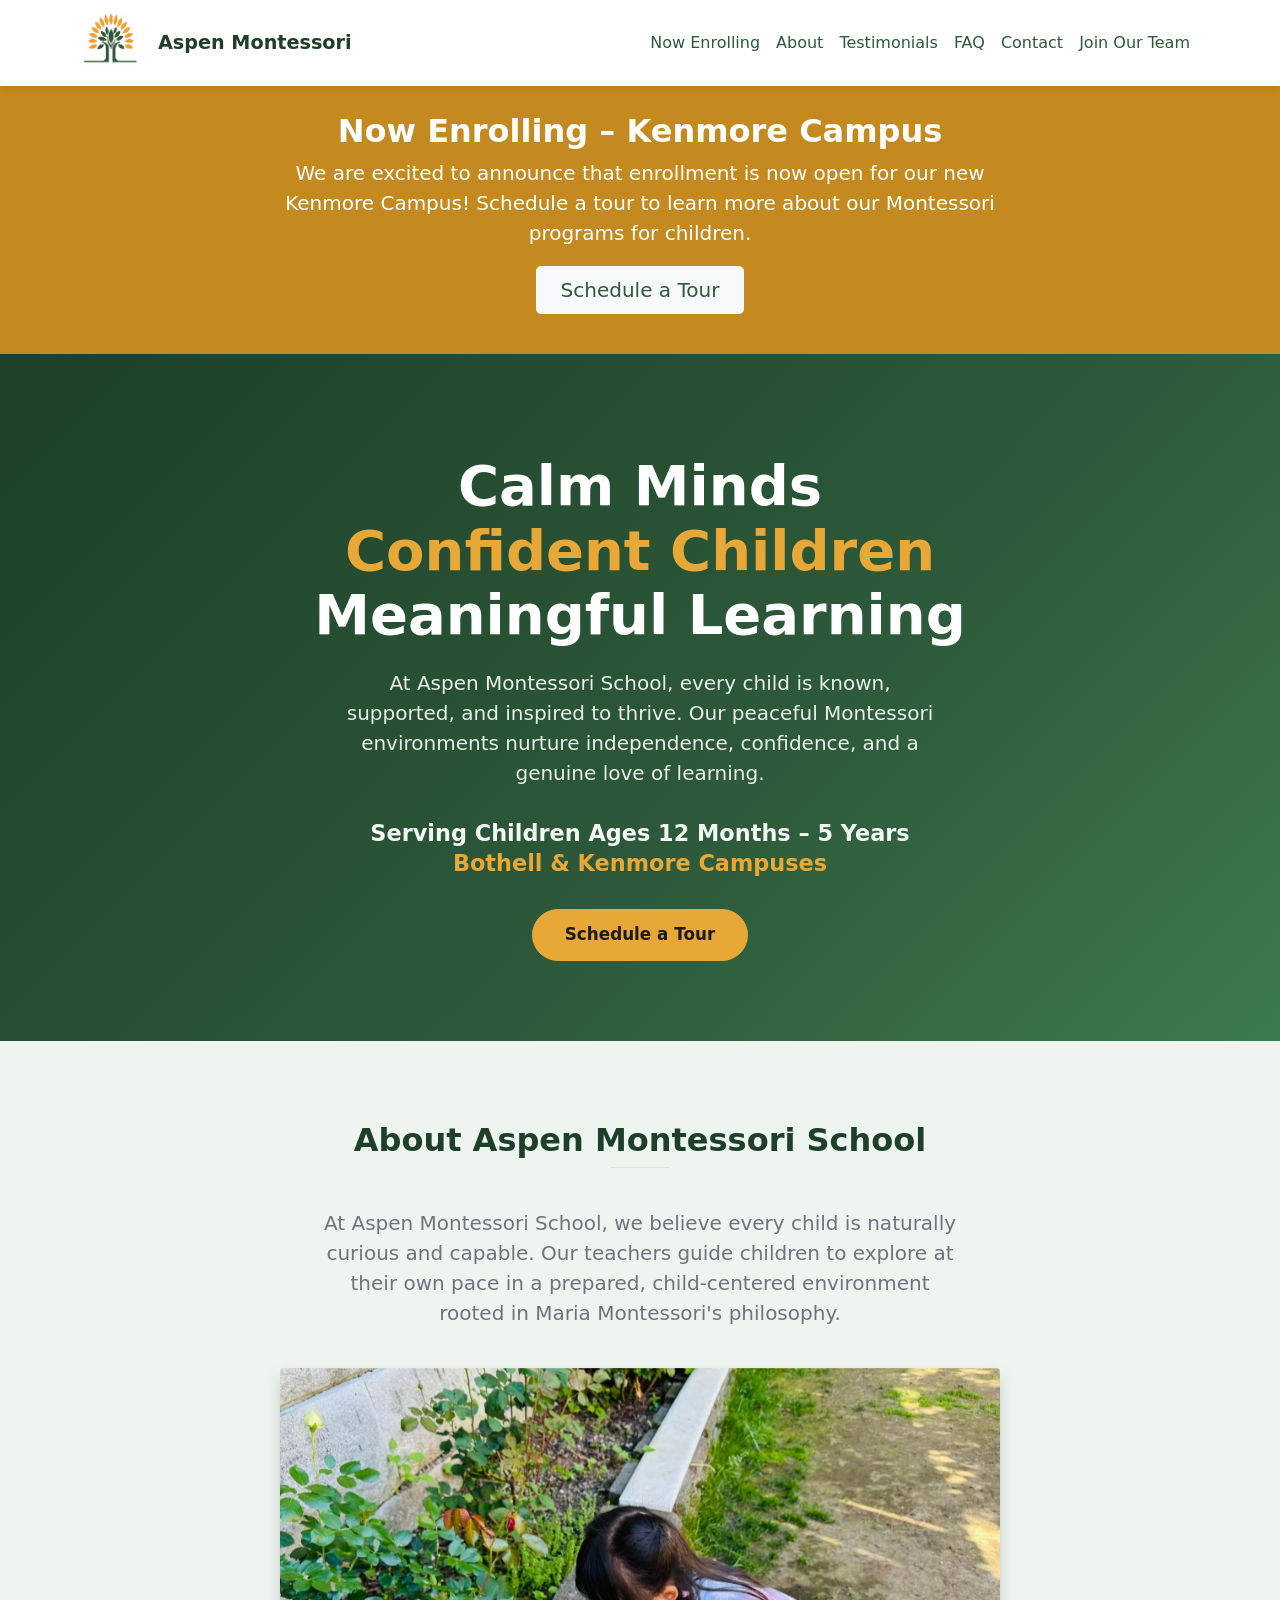
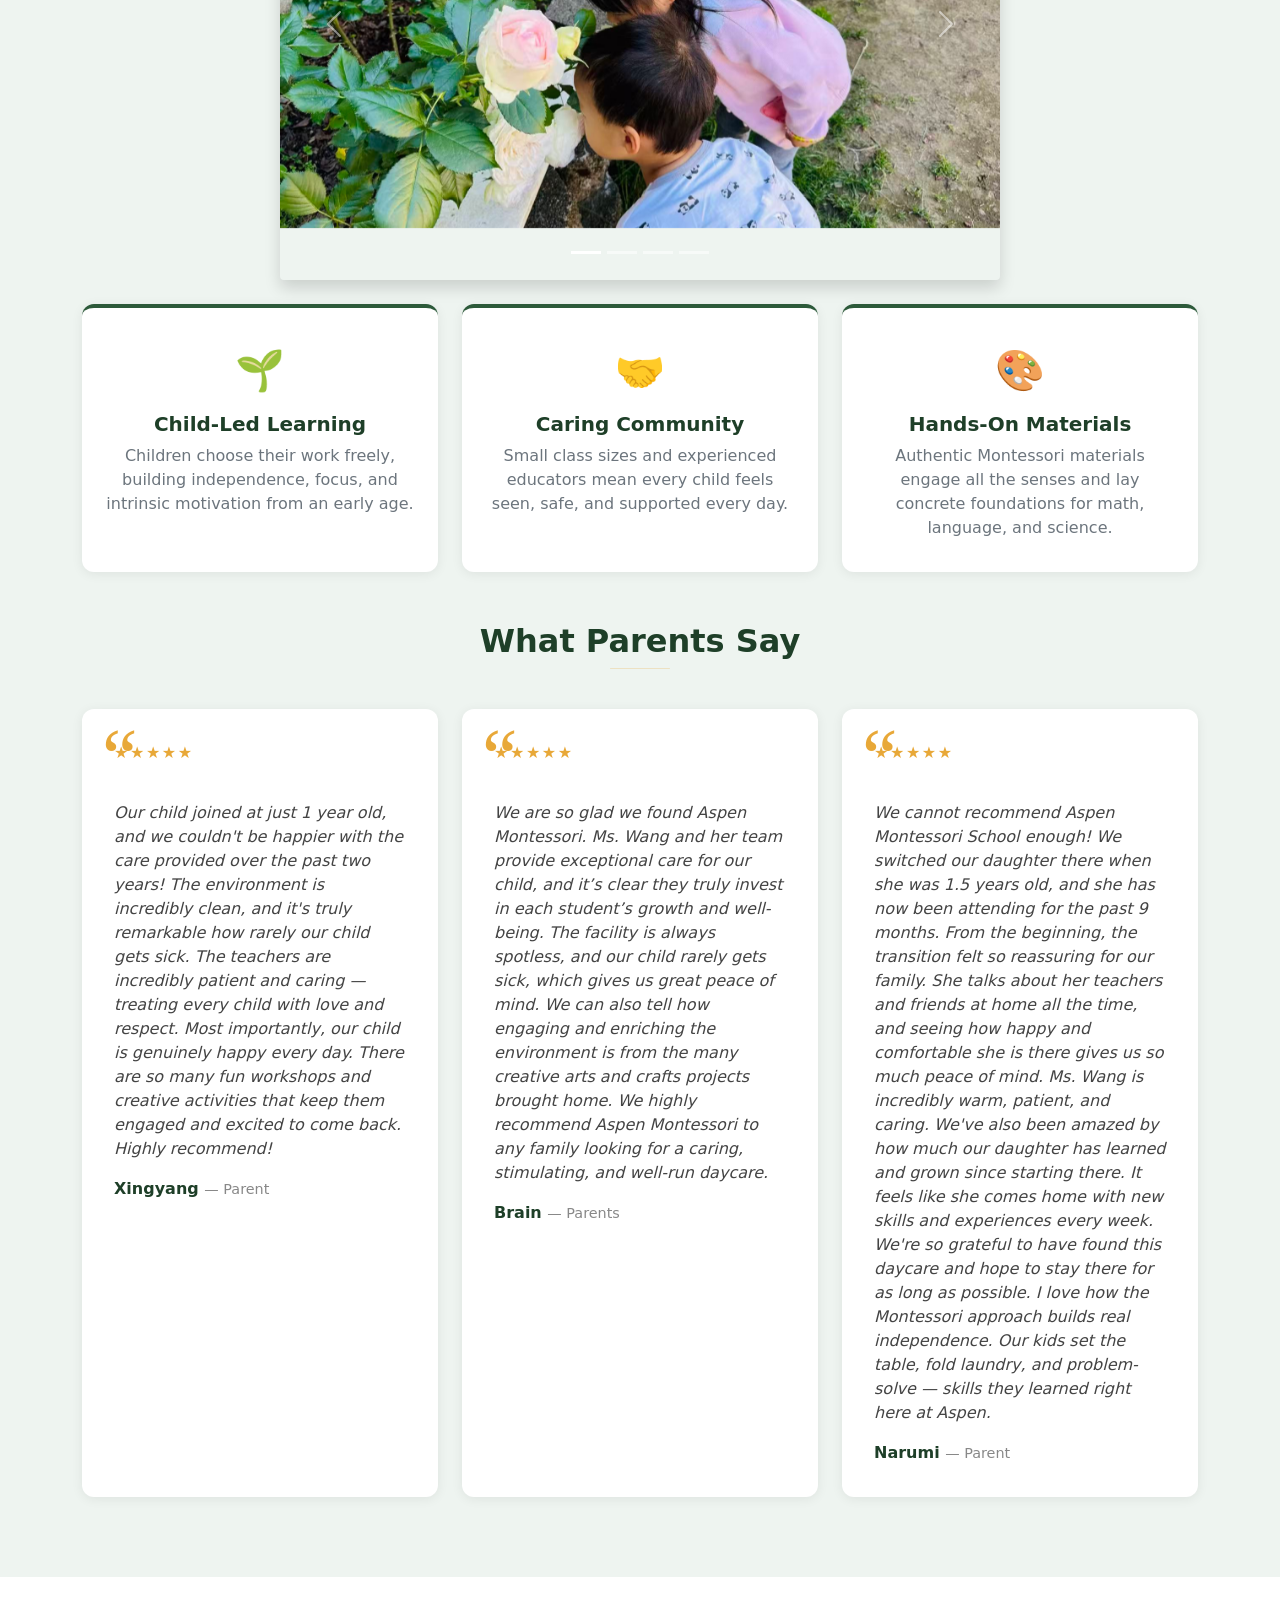
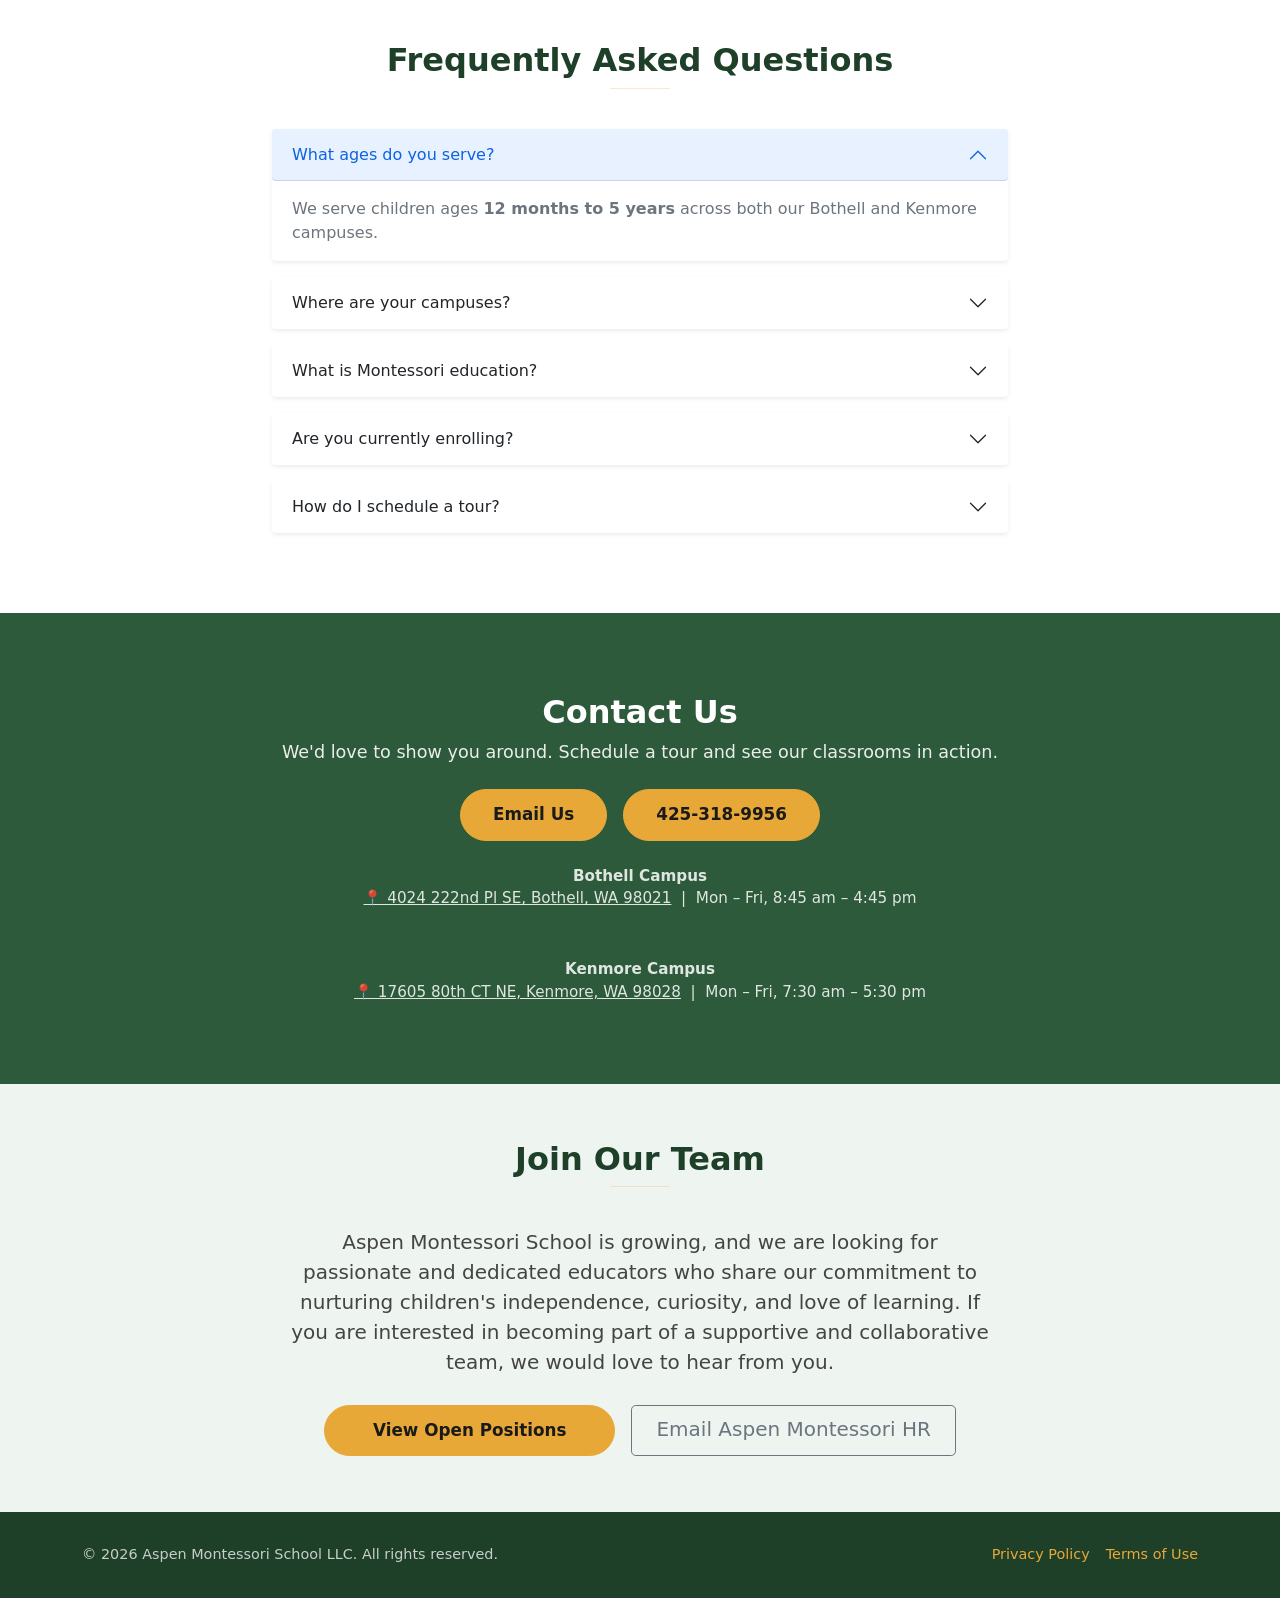
==== index.html @ 6ce3600b "reduce the space around the photo" ====
<!doctype html>
<html lang="en">
  <head>
    <meta charset="utf-8">
    <meta name="viewport" content="width=device-width, initial-scale=1">
    <title>Aspen Montessori School | Bothell &amp; Kenmore, WA</title>

    <!-- Primary SEO -->
    <meta name="description" content="Aspen Montessori School offers nurturing, child-led Montessori education for children ages 12 months to 5 years at our Bothell and Kenmore, WA campuses. Now enrolling — schedule a tour today!">
    <meta name="keywords" content="Montessori school Bothell WA, Montessori school Kenmore WA, daycare Bothell, preschool Kenmore, Montessori preschool Washington, toddler program Bothell, infant care Kenmore, child-led learning, Montessori education">
    <meta name="author" content="Aspen Montessori School">
    <meta name="robots" content="index, follow">
    <link rel="canonical" href="https://www.aspenmontessorischool.com/">

    <!-- Open Graph (Facebook, LinkedIn, iMessage previews) -->
    <meta property="og:type" content="website">
    <meta property="og:url" content="https://www.aspenmontessorischool.com/">
    <meta property="og:title" content="Aspen Montessori School | Bothell &amp; Kenmore, WA">
    <meta property="og:description" content="Nurturing Montessori education for children 12 months to 5 years. Two campuses in Bothell and Kenmore, WA. Now enrolling — schedule a tour today!">
    <meta property="og:image" content="https://www.aspenmontessorischool.com/assets/kidsactivities/1_.jpg">
    <meta property="og:site_name" content="Aspen Montessori School">
    <meta property="og:locale" content="en_US">

    <!-- Twitter Card -->
    <meta name="twitter:card" content="summary_large_image">
    <meta name="twitter:title" content="Aspen Montessori School | Bothell &amp; Kenmore, WA">
    <meta name="twitter:description" content="Nurturing Montessori education for children 12 months to 5 years. Two campuses in Bothell and Kenmore, WA. Now enrolling!">
    <meta name="twitter:image" content="https://www.aspenmontessorischool.com/assets/kidsactivities/1_.jpg">

    <!-- Local Business structured data (Google rich results) -->
    <script type="application/ld+json">
    {
      "@context": "https://schema.org",
      "@type": "ChildCare",
      "name": "Aspen Montessori School",
      "url": "https://www.aspenmontessorischool.com",
      "logo": "https://www.aspenmontessorischool.com/my-logo.png",
      "image": "https://www.aspenmontessorischool.com/assets/kidsactivities/1_.jpg",
      "description": "Nurturing Montessori education for children ages 12 months to 5 years at campuses in Bothell and Kenmore, WA.",
      "telephone": "+1-425-318-9956",
      "email": "aspenmontessorischool@gmail.com",
      "openingHours": "Mo-Fr 07:30-18:00",
      "priceRange": "$$",
      "location": [
        {
          "@type": "Place",
          "name": "Aspen Montessori School – Bothell Campus",
          "address": {
            "@type": "PostalAddress",
            "streetAddress": "4024 222nd Pl SE",
            "addressLocality": "Bothell",
            "addressRegion": "WA",
            "postalCode": "98021",
            "addressCountry": "US"
          }
        },
        {
          "@type": "Place",
          "name": "Aspen Montessori School – Kenmore Campus",
          "address": {
            "@type": "PostalAddress",
            "streetAddress": "17605 80th CT NE",
            "addressLocality": "Kenmore",
            "addressRegion": "WA",
            "postalCode": "98028",
            "addressCountry": "US"
          }
        }
      ],
      "sameAs": []
    }
    </script>

    <!-- FAQPage structured data (Google FAQ rich results + AI engines) -->
    <script type="application/ld+json">
    {
      "@context": "https://schema.org",
      "@type": "FAQPage",
      "mainEntity": [
        {
          "@type": "Question",
          "name": "What ages does Aspen Montessori School serve?",
          "acceptedAnswer": {
            "@type": "Answer",
            "text": "Aspen Montessori School serves children ages 12 months to 5 years at both the Bothell and Kenmore campuses."
          }
        },
        {
          "@type": "Question",
          "name": "Where are the Aspen Montessori School campuses located?",
          "acceptedAnswer": {
            "@type": "Answer",
            "text": "There are two campuses: Bothell, WA (Mon–Fri, 8:45 am – 4:45 pm) and Kenmore, WA (Mon–Fri, 7:30 am – 5:30 pm)."
          }
        },
        {
          "@type": "Question",
          "name": "What is Montessori education?",
          "acceptedAnswer": {
            "@type": "Answer",
            "text": "Montessori is a child-centered educational approach developed by Dr. Maria Montessori where children choose their work freely, learn through hands-on materials, and develop independence and intrinsic motivation at their own pace."
          }
        },
        {
          "@type": "Question",
          "name": "Is Aspen Montessori School currently enrolling?",
          "acceptedAnswer": {
            "@type": "Answer",
            "text": "Yes, enrollment is open for both campuses including the new Kenmore Campus. Contact aspenmontessorischool@gmail.com or call 425-318-9956 to schedule a tour."
          }
        },
        {
          "@type": "Question",
          "name": "How do I schedule a tour at Aspen Montessori School?",
          "acceptedAnswer": {
            "@type": "Answer",
            "text": "Email aspenmontessorischool@gmail.com or call 425-318-9956 to schedule a tour at either the Bothell or Kenmore campus."
          }
        }
      ]
    }
    </script>

    <link rel="icon" type="image/x-icon" href="favicon-32x32.png">
    <link href="./assets/dist/css/bootstrap.min.css" rel="stylesheet">
    <link href="carousel.css" rel="stylesheet">

    <style>
      :root {
        --aspen-green: #2D5A3A;
        --aspen-green-dark: #1e3f28;
        --aspen-green-light: #eef4f0;
        --aspen-yellow: #E8A838;
        --aspen-yellow-dark: #c48a20;
      }

      body {
        padding-top: 72px;
        color: #333;
        font-family: 'Segoe UI', system-ui, sans-serif;
      }

      /* ── Navbar ── */
      .navbar {
        background-color: #fff !important;
        box-shadow: 0 2px 8px rgba(0,0,0,.1);
      }
      .navbar-brand img {
        height: 60px;
        width: 60px;
        object-fit: contain;
        margin-right: 8px;
      }
      .navbar-brand {
        font-weight: 700;
        font-size: 1.2rem;
        color: var(--aspen-green-dark) !important;
      }
      .nav-link {
        color: var(--aspen-green) !important;
        font-weight: 500;
      }
      .nav-link:hover, .nav-link.active {
        color: var(--aspen-yellow-dark) !important;
      }

      /* ── Hero ── */
      #hero {
        background: linear-gradient(135deg, var(--aspen-green-dark) 0%, var(--aspen-green) 60%, #3d7a50 100%);
        color: #fff;
        padding: 100px 0 80px;
        text-align: center;
      }
      #hero h1 {
        font-size: clamp(2rem, 5vw, 3.5rem);
        font-weight: 800;
        line-height: 1.15;
      }
      #hero h1 span {
        color: var(--aspen-yellow);
      }
      #hero p.lead {
        font-size: 1.25rem;
        max-width: 600px;
        margin: 1.25rem auto 2rem;
        opacity: .9;
      }
      .btn-aspen {
        background-color: var(--aspen-yellow);
        border-color: var(--aspen-yellow);
        color: #1a1a1a;
        font-weight: 700;
        padding: .75rem 2rem;
        border-radius: 50px;
        font-size: 1.05rem;
        transition: background-color .2s, transform .15s;
      }
      .btn-aspen:hover {
        background-color: var(--aspen-yellow-dark);
        border-color: var(--aspen-yellow-dark);
        color: #1a1a1a;
        transform: translateY(-2px);
      }
      .btn-outline-aspen {
        border: 2px solid #fff;
        color: #fff;
        font-weight: 600;
        padding: .75rem 2rem;
        border-radius: 50px;
        font-size: 1.05rem;
        background: transparent;
        transition: background-color .2s;
      }
      .btn-outline-aspen:hover {
        background-color: rgba(255,255,255,.15);
        color: #fff;
      }

      /* ── Section shared ── */
      section {
        padding: 80px 0;
      }
      .section-title {
        font-weight: 700;
        color: var(--aspen-green-dark);
        margin-bottom: .5rem;
      }
      .section-divider {
        width: 60px;
        height: 4px;
        background: var(--aspen-yellow);
        border: none;
        margin: 0 auto 2.5rem;
        border-radius: 2px;
      }

      /* ── About ── */
      #about {
        background-color: var(--aspen-green-light);
      }
      #about .about-icon {
        font-size: 2.5rem;
        margin-bottom: .75rem;
      }
      #about .value-card {
        background: #fff;
        border-radius: 12px;
        padding: 2rem 1.5rem;
        height: 100%;
        border-top: 4px solid var(--aspen-green);
        box-shadow: 0 2px 12px rgba(0,0,0,.07);
      }
      #about .value-card h5 {
        color: var(--aspen-green-dark);
        font-weight: 700;
      }

      /* ── Testimonials ── */
      #testimonials {
        background-color: var(--aspen-green-light);
      }
      .testimonial-card {
        background: #fff;
        border-radius: 12px;
        padding: 2rem;
        box-shadow: 0 2px 12px rgba(0,0,0,.07);
        height: 100%;
        position: relative;
      }
      .testimonial-card::before {
        content: '\201C';
        font-size: 5rem;
        line-height: 1;
        color: var(--aspen-yellow);
        position: absolute;
        top: .5rem;
        left: 1.25rem;
        font-family: Georgia, serif;
      }
      .testimonial-card p {
        padding-top: 2rem;
        color: #444;
        font-style: italic;
      }
      .testimonial-card .reviewer {
        font-weight: 700;
        color: var(--aspen-green-dark);
        margin-top: 1rem;
      }
      .testimonial-card .reviewer span {
        font-weight: 400;
        color: #888;
        font-size: .9rem;
      }
      .testimonial-card .stars {
        color: var(--aspen-yellow);
        font-size: 1rem;
        letter-spacing: .1rem;
        margin-bottom: .25rem;
      }

      /* ── Contact / CTA ── */
      #contact {
        background-color: var(--aspen-green);
        color: #fff;
        text-align: center;
      }
      #contact h2 {
        font-weight: 700;
        font-size: 2rem;
      }
      #contact p {
        opacity: .9;
        font-size: 1.1rem;
      }

      /* ── Footer ── */
      footer {
        background-color: var(--aspen-green-dark);
        color: rgba(255,255,255,.75);
        padding: 2rem 0;
        font-size: .9rem;
      }
      footer a {
        color: var(--aspen-yellow);
        text-decoration: none;
      }
      footer a:hover {
        text-decoration: underline;
      }
    </style>
  </head>
  <body>

    <!-- ── Navbar ── -->
    <nav class="navbar navbar-expand-md navbar-light fixed-top">
      <div class="container">
        <a class="navbar-brand d-flex align-items-center gap-2" href="#">
          <img src="my-logo.png" alt="Aspen Montessori School logo">
          Aspen Montessori
        </a>
        <button class="navbar-toggler" type="button" data-bs-toggle="collapse" data-bs-target="#navbarCollapse"
          aria-controls="navbarCollapse" aria-expanded="false" aria-label="Toggle navigation">
          <span class="navbar-toggler-icon"></span>
        </button>
        <div class="collapse navbar-collapse" id="navbarCollapse">
          <ul class="navbar-nav ms-auto mb-2 mb-md-0">
            <li class="nav-item"><a class="nav-link" href="#enroll">Now Enrolling</a></li>
            <li class="nav-item"><a class="nav-link" href="#about">About</a></li>
            <li class="nav-item"><a class="nav-link" href="#testimonials">Testimonials</a></li>
            <li class="nav-item"><a class="nav-link" href="#faq">FAQ</a></li>
            <li class="nav-item"><a class="nav-link" href="#contact">Contact</a></li>
            <li class="nav-item"><a class="nav-link" href="careers.html">Join Our Team</a></li>
          </ul>
        </div>
      </div>
    </nav>

    <main>

      <!-- ── Now Enrolling ── -->
      <section id="enroll" aria-label="Now Enrolling" style="background-color: var(--aspen-yellow-dark); padding: 40px 20px; text-align: center;">
        <div class="container">
          <h2 class="section-title" style="color: #fff; margin-bottom: .5rem;">Now Enrolling – Kenmore Campus</h2>
          <p class="lead" style="color: #fff; max-width: 760px; margin: 0 auto 18px;">
            We are excited to announce that enrollment is now open for our new Kenmore Campus! Schedule a tour to learn more about our Montessori programs for children.
          </p>
          <a href="#contact" class="btn btn-light btn-lg fw-semibold px-4" style="color: var(--aspen-green);">Schedule a Tour</a>
        </div>
      </section>

      <!-- ── Hero ── -->
      <section id="hero">
        <div class="container">
          <h1>Calm Minds <br> <span>Confident Children</span> <br> Meaningful Learning </h1>
          <p class="lead">At Aspen Montessori School, every child is known, supported, and inspired to thrive. Our peaceful Montessori environments nurture independence, confidence, and a genuine love of learning.</p>
          <h2 style="color: #fff; font-weight: 600; font-size: 1.4rem; opacity: .95; margin-bottom: .25rem;">Serving Children Ages 12 Months – 5 Years</h2>
          <h2 style="color: var(--aspen-yellow); font-weight: 600; font-size: 1.4rem; margin-bottom: 2rem;">Bothell &amp; Kenmore Campuses</h2>
          <div class="d-flex gap-3 justify-content-center flex-wrap">
            <a href="#contact" class="btn btn-aspen">Schedule a Tour</a>
          </div>
        </div>
      </section>

      <!-- ── About ── -->
      <section id="about" style="padding-bottom: 10px;">
        <div class="container">

          <div class="text-center mb-2">
            <h2 class="section-title">About Aspen Montessori School</h2>
          </div>
          <hr class="section-divider">
          <div class="row justify-content-center mb-2">
            <div class="col-lg-7 text-center">
              <p class="lead text-muted">
                At Aspen Montessori School, we believe every child is naturally curious and capable. Our teachers guide children to explore at their own pace in a prepared, child-centered environment rooted in Maria Montessori's philosophy.
              </p>
            </div>
          </div>

      <!-- Kids Activities Carousel -->
      <section class="kids-carousel-section py-2">
        <div class="container">
          <div class="row justify-content-center mt-2">
            <div class="col-lg-8">
              <div id="kidsCarousel" class="carousel slide rounded overflow-hidden shadow" data-bs-ride="carousel" data-bs-interval="5000">
                <div class="carousel-indicators">
                  <button type="button" data-bs-target="#kidsCarousel" data-bs-slide-to="0" class="active" aria-current="true" aria-label="Slide 1"></button>
                  <button type="button" data-bs-target="#kidsCarousel" data-bs-slide-to="1" aria-label="Slide 2"></button>
                  <button type="button" data-bs-target="#kidsCarousel" data-bs-slide-to="2" aria-label="Slide 3"></button>
                  <button type="button" data-bs-target="#kidsCarousel" data-bs-slide-to="3" aria-label="Slide 4"></button>
                </div>
                <div class="carousel-inner">
                  <div class="carousel-item active">
                    <img src="assets/kidsactivities/1_.jpg" class="d-block w-100" alt="Kids activity at Aspen Montessori" style="max-height:460px; object-fit:cover;">
                  </div>
                  <div class="carousel-item">
                    <img src="assets/kidsactivities/2_.jpg" class="d-block w-100" alt="Kids activity at Aspen Montessori" style="max-height:460px; object-fit:cover;">
                  </div>
                  <div class="carousel-item">
                    <img src="assets/kidsactivities/4_.jpg" class="d-block w-100" alt="Kids activity at Aspen Montessori" style="max-height:460px; object-fit:cover;">
                  </div>
                  <div class="carousel-item">
                    <img src="assets/kidsactivities/5_.JPG" class="d-block w-100" alt="Kids activity at Aspen Montessori" style="max-height:460px; object-fit:cover;">
                  </div>
                </div>
                <button class="carousel-control-prev" type="button" data-bs-target="#kidsCarousel" data-bs-slide="prev">
                  <span class="carousel-control-prev-icon" aria-hidden="true"></span>
                  <span class="visually-hidden">Previous</span>
                </button>
                <button class="carousel-control-next" type="button" data-bs-target="#kidsCarousel" data-bs-slide="next">
                  <span class="carousel-control-next-icon" aria-hidden="true"></span>
                  <span class="visually-hidden">Next</span>
                </button>
              </div>
            </div>
          </div>
        </div>
      </section>

          <div class="row g-4">
            <div class="col-md-4">
              <div class="value-card text-center">
                <div class="about-icon">🌱</div>
                <h5>Child-Led Learning</h5>
                <p class="text-muted mb-0">Children choose their work freely, building independence, focus, and intrinsic motivation from an early age.</p>
              </div>
            </div>
            <div class="col-md-4">
              <div class="value-card text-center">
                <div class="about-icon">🤝</div>
                <h5>Caring Community</h5>
                <p class="text-muted mb-0">Small class sizes and experienced educators mean every child feels seen, safe, and supported every day.</p>
              </div>
            </div>
            <div class="col-md-4">
              <div class="value-card text-center">
                <div class="about-icon">🎨</div>
                <h5>Hands-On Materials</h5>
                <p class="text-muted mb-0">Authentic Montessori materials engage all the senses and lay concrete foundations for math, language, and science.</p>
              </div>
            </div>
          </div>
        </div>
      </section>

      <!-- ── Testimonials ── -->
      <section id="testimonials" style="padding-top: 40px;">
        <div class="container">
          <div class="text-center mb-2">
            <h2 class="section-title">What Parents Say</h2>
          </div>
          <hr class="section-divider">
          <div class="row g-4">
            <div class="col-md-4">
              <div class="testimonial-card">
                <div class="stars">★★★★★</div>
                <p>Our child joined at just 1 year old, and we couldn't be happier with the care provided over the past two years! The environment is incredibly clean, and it's truly remarkable how rarely our child gets sick. The teachers are incredibly patient and caring — treating every child with love and respect. Most importantly, our child is genuinely happy every day. There are so many fun workshops and creative activities that keep them engaged and excited to come back. Highly recommend!</p>
                <div class="reviewer">Xingyang <span>— Parent</span></div>
              </div>
            </div>
            <div class="col-md-4">
              <div class="testimonial-card">
                <div class="stars">★★★★★</div>
                <p> We are so glad we found Aspen Montessori. Ms. Wang and her team provide exceptional care for our child, and it’s clear they truly invest in each student’s growth and well-being. The facility is always spotless, and our child rarely gets sick, which gives us great peace of mind. We can also tell how engaging and enriching the environment is from the many creative arts and crafts projects brought home. We highly recommend Aspen Montessori to any family looking for a caring, stimulating, and well-run daycare. </p>
                <div class="reviewer">Brain <span>— Parents</span></div>
              </div>
            </div>
            <div class="col-md-4">
              <div class="testimonial-card">
                <div class="stars">★★★★★</div>
                <p>We cannot recommend Aspen Montessori School enough! We switched our daughter there when she was 1.5 years old, and she has now been attending for the past 9 months. From the beginning, the transition felt so reassuring for our family. She talks about her teachers and friends at home all the time, and seeing how happy and comfortable she is there gives us so much peace of mind.

Ms. Wang is incredibly warm, patient, and caring. 
We've also been amazed by how much our daughter has learned and grown since starting there. It feels like she comes home with new skills and experiences every week. We're so grateful to have found this daycare and hope to stay there for as long as possible.  I love how the Montessori approach builds real independence. Our kids set the table, fold laundry, and problem-solve — skills they learned right here at Aspen.</p>
                <div class="reviewer">Narumi <span>— Parent</span></div>
              </div>
            </div>
          </div>
        </div>
      </section>

      <!-- ── FAQ ── -->
      <section id="faq" style="padding: 64px 0;">
        <div class="container">
          <div class="text-center mb-2">
            <h2 class="section-title">Frequently Asked Questions</h2>
          </div>
          <hr class="section-divider">
          <div class="row justify-content-center">
            <div class="col-lg-8">
              <div class="accordion" id="faqAccordion">

                <div class="accordion-item border-0 mb-3 rounded shadow-sm">
                  <h3 class="accordion-header">
                    <button class="accordion-button rounded fw-semibold" type="button" data-bs-toggle="collapse" data-bs-target="#faq1" aria-expanded="true">
                      What ages do you serve?
                    </button>
                  </h3>
                  <div id="faq1" class="accordion-collapse collapse show" data-bs-parent="#faqAccordion">
                    <div class="accordion-body text-muted">
                      We serve children ages <strong>12 months to 5 years</strong> across both our Bothell and Kenmore campuses.
                    </div>
                  </div>
                </div>

                <div class="accordion-item border-0 mb-3 rounded shadow-sm">
                  <h3 class="accordion-header">
                    <button class="accordion-button collapsed rounded fw-semibold" type="button" data-bs-toggle="collapse" data-bs-target="#faq2" aria-expanded="false">
                      Where are your campuses?
                    </button>
                  </h3>
                  <div id="faq2" class="accordion-collapse collapse" data-bs-parent="#faqAccordion">
                    <div class="accordion-body text-muted">
                      We have two locations — <strong>Bothell, WA</strong> (Mon–Fri, 8:45 am – 4:45 pm) and <strong>Kenmore, WA</strong> (Mon–Fri, 7:30 am – 5:30 pm).
                    </div>
                  </div>
                </div>

                <div class="accordion-item border-0 mb-3 rounded shadow-sm">
                  <h3 class="accordion-header">
                    <button class="accordion-button collapsed rounded fw-semibold" type="button" data-bs-toggle="collapse" data-bs-target="#faq3" aria-expanded="false">
                      What is Montessori education?
                    </button>
                  </h3>
                  <div id="faq3" class="accordion-collapse collapse" data-bs-parent="#faqAccordion">
                    <div class="accordion-body text-muted">
                      Montessori is a child-centered approach developed by Dr. Maria Montessori. Children choose their work freely, learn through hands-on materials, and develop independence, focus, and a genuine love of learning at their own pace.
                    </div>
                  </div>
                </div>

                <div class="accordion-item border-0 mb-3 rounded shadow-sm">
                  <h3 class="accordion-header">
                    <button class="accordion-button collapsed rounded fw-semibold" type="button" data-bs-toggle="collapse" data-bs-target="#faq4" aria-expanded="false">
                      Are you currently enrolling?
                    </button>
                  </h3>
                  <div id="faq4" class="accordion-collapse collapse" data-bs-parent="#faqAccordion">
                    <div class="accordion-body text-muted">
                      Yes! Enrollment is open for both campuses, including our <strong>new Kenmore Campus</strong>. Contact us to schedule a tour and learn more.
                    </div>
                  </div>
                </div>

                <div class="accordion-item border-0 mb-3 rounded shadow-sm">
                  <h3 class="accordion-header">
                    <button class="accordion-button collapsed rounded fw-semibold" type="button" data-bs-toggle="collapse" data-bs-target="#faq5" aria-expanded="false">
                      How do I schedule a tour?
                    </button>
                  </h3>
                  <div id="faq5" class="accordion-collapse collapse" data-bs-parent="#faqAccordion">
                    <div class="accordion-body text-muted">
                      Email us at <a href="mailto:aspenmontessorischool@gmail.com" style="color: var(--aspen-green);">aspenmontessorischool@gmail.com</a> or call <a href="tel:+14253189956" style="color: var(--aspen-green);">425-318-9956</a> — we'd love to show you around!
                    </div>
                  </div>
                </div>

              </div>
            </div>
          </div>
        </div>
      </section>

      <!-- ── Contact / CTA ── -->
      <section id="contact">
        <div class="container">
          <h2>Contact Us</h2>
          <p>We'd love to show you around. Schedule a tour and see our classrooms in action.</p>
          <div class="d-flex gap-3 justify-content-center flex-wrap mt-4">
            <a href="mailto:aspenmontessorischool@gmail.com" class="btn btn-aspen">Email Us</a>
            <a href="tel:+14253189956" class="btn btn-aspen">425-318-9956</a>
          </div>
          <div class="mt-4 d-flex flex-wrap justify-content-center gap-5" style="opacity:.85; font-size:.95rem;">
            <div>
              <strong>Bothell Campus</strong><br>
              <a href="https://www.google.com/maps/search/?api=1&query=4024+222nd+Pl+SE+Bothell+WA+98021" target="_blank" rel="noopener" style="color:#fff;">📍 4024 222nd Pl SE, Bothell, WA 98021</a> &nbsp;|&nbsp; Mon – Fri, 8:45 am – 4:45 pm
            </div>
            <div>
              <strong>Kenmore Campus</strong><br>
              <a href="https://www.google.com/maps/search/?api=1&query=17605+80th+CT+NE+Kenmore+WA+98028" target="_blank" rel="noopener" style="color:#fff;">📍 17605 80th CT NE, Kenmore, WA 98028</a> &nbsp;|&nbsp; Mon – Fri, 7:30 am – 5:30 pm
            </div>
          </div>
        </div>
      </section>

      <!-- ── Join Our Team ── -->
      <section id="careers" style="padding: 56px 0; background-color: var(--aspen-green-light);">
        <div class="container text-center">
          <h2 class="section-title">Join Our Team</h2>
          <hr class="section-divider">
          <p class="lead" style="max-width: 700px; margin: 0 auto 28px; color: #444;">
            Aspen Montessori School is growing, and we are looking for passionate and dedicated educators who share our commitment to nurturing children's independence, curiosity, and love of learning. If you are interested in becoming part of a supportive and collaborative team, we would love to hear from you.
          </p>
          <div class="d-flex flex-wrap gap-3 justify-content-center">
            <a href="careers.html" class="btn btn-aspen btn-lg px-5">View Open Positions</a>
            <a href="mailto:aspenmontessorihr@gmail.com" class="btn btn-outline-secondary btn-lg px-4">Email Aspen Montessori HR</a>
          </div>
        </div>
      </section>

    </main>

    <!-- ── Footer ── -->
    <footer>
      <div class="container d-flex flex-wrap justify-content-between align-items-center">
        <p class="mb-0">&copy; 2026 Aspen Montessori School LLC. All rights reserved.</p>
        <div class="d-flex gap-3">
          <a href="#">Privacy Policy</a>
          <a href="#">Terms of Use</a>
        </div>
      </div>
    </footer>

    <script src="./assets/dist/js/bootstrap.bundle.min.js"></script>
    <script>
      document.querySelectorAll('#navbarCollapse .nav-link').forEach(function(link) {
        link.addEventListener('click', function() {
          var collapse = document.getElementById('navbarCollapse');
          var bsCollapse = bootstrap.Collapse.getInstance(collapse);
          if (bsCollapse) bsCollapse.hide();
        });
      });
    </script>

  </body>
</html>
---- carousel.css ----
/* GLOBAL STYLES
-------------------------------------------------- */
/* Padding below the footer and lighter body text */

body {
  padding-top: 3rem;
  padding-bottom: 3rem;
  color: #5a5a5a;
}


/* CUSTOMIZE THE CAROUSEL
-------------------------------------------------- */

/* Carousel base class */
.carousel {
  margin-bottom: 1rem;
}
/* Since positioning the image, we need to help out the caption */
.carousel-caption {
  bottom: 3rem;
  z-index: 10;
}

/* Declare heights because of positioning of img element */
.carousel-item {
  height: 32rem;
}
.carousel-item > img {
  position: absolute;
  top: 0;
  left: 0;
  min-width: 100%;
  height: 32rem;
}


/* MARKETING CONTENT
-------------------------------------------------- */

/* Center align the text within the three columns below the carousel */
.marketing .col-lg-4 {
  margin-bottom: 1.5rem;
  text-align: center;
}
.marketing h2 {
  font-weight: 400;
}
/* rtl:begin:ignore */
.marketing .col-lg-4 p {
  margin-right: .75rem;
  margin-left: .75rem;
}
/* rtl:end:ignore */


/* Featurettes
------------------------- */

.featurette-divider {
  margin: 5rem 0; /* Space out the Bootstrap <hr> more */
}

/* Thin out the marketing headings */
.featurette-heading {
  font-weight: 300;
  line-height: 1;
  /* rtl:remove */
  letter-spacing: -.05rem;
}

/* RESPONSIVE CSS
-------------------------------------------------- */

@media (min-width: 40em) {
  /* Bump up size of carousel content */
  .carousel-caption p {
    margin-bottom: 1.25rem;
    font-size: 1.25rem;
    line-height: 1.4;
  }

  .featurette-heading {
    font-size: 50px;
  }
}

@media (min-width: 62em) {
  .featurette-heading {
    margin-top: 7rem;
  }
}
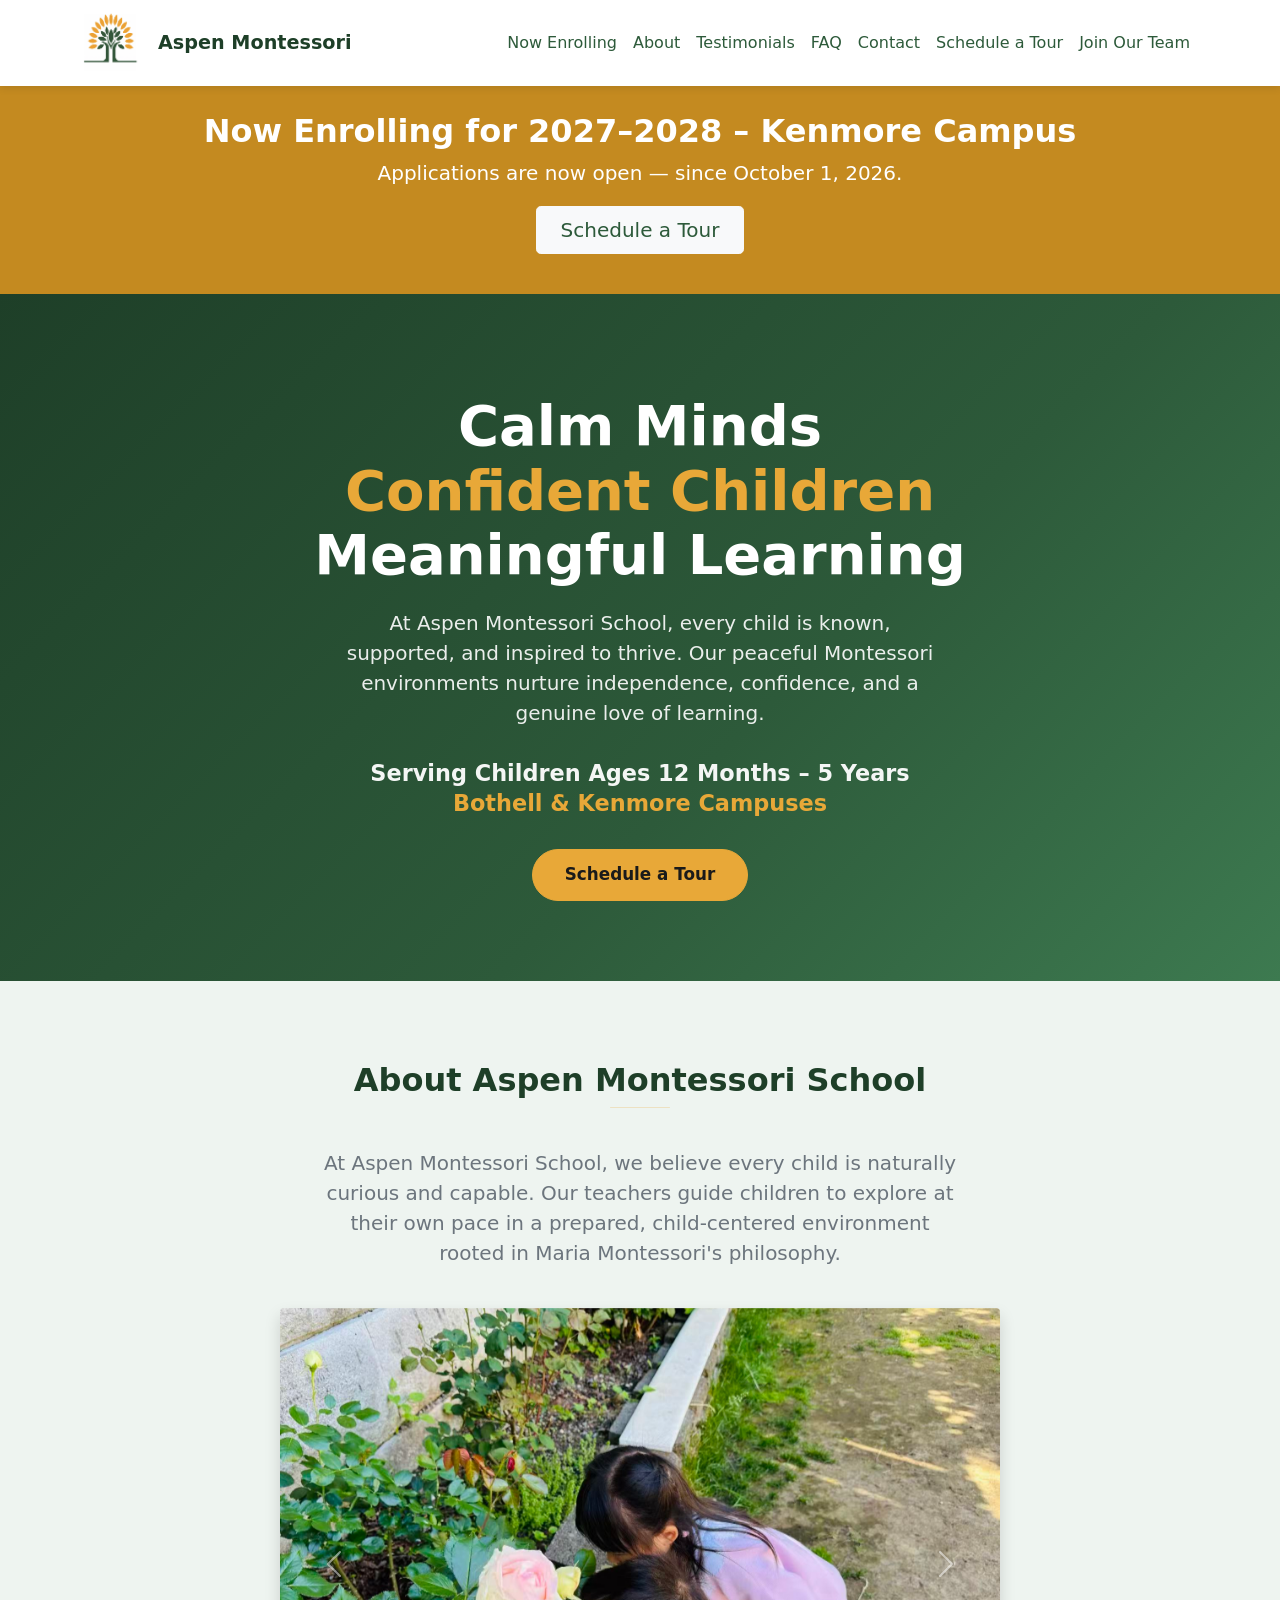
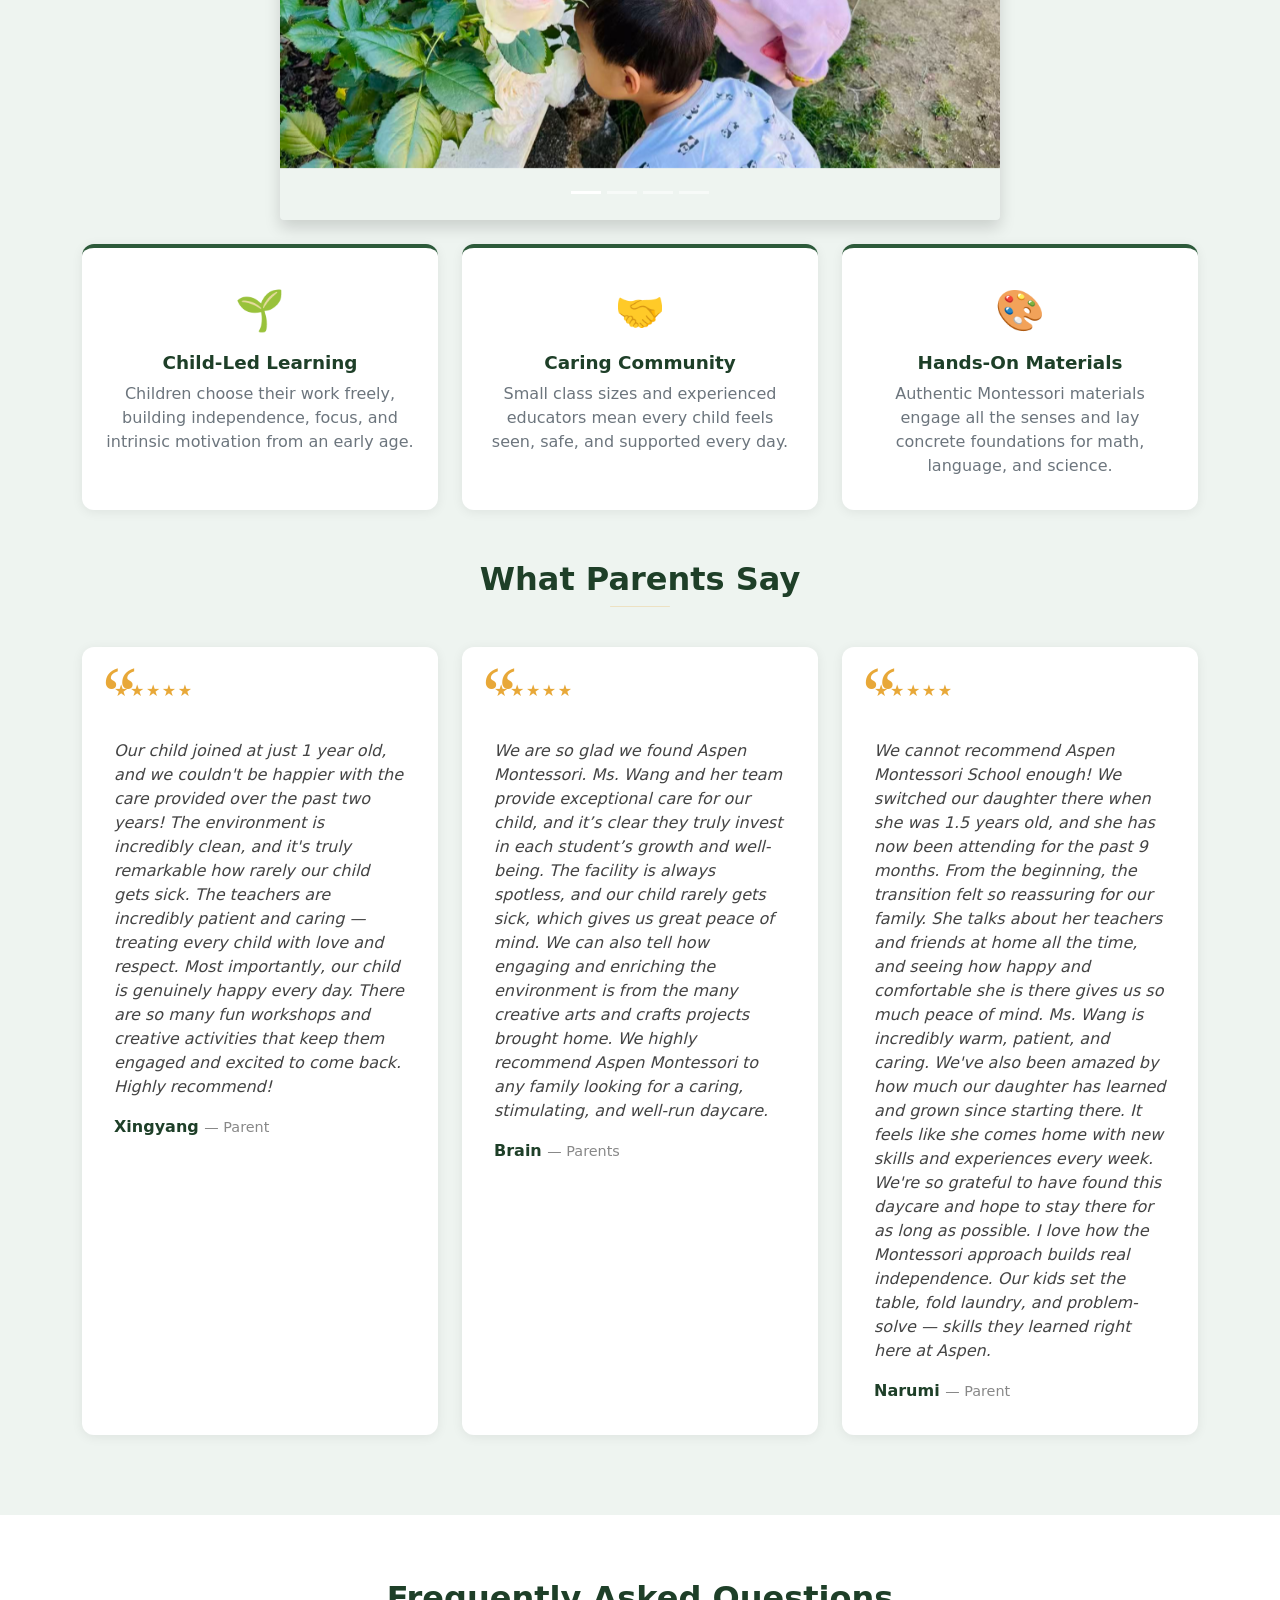
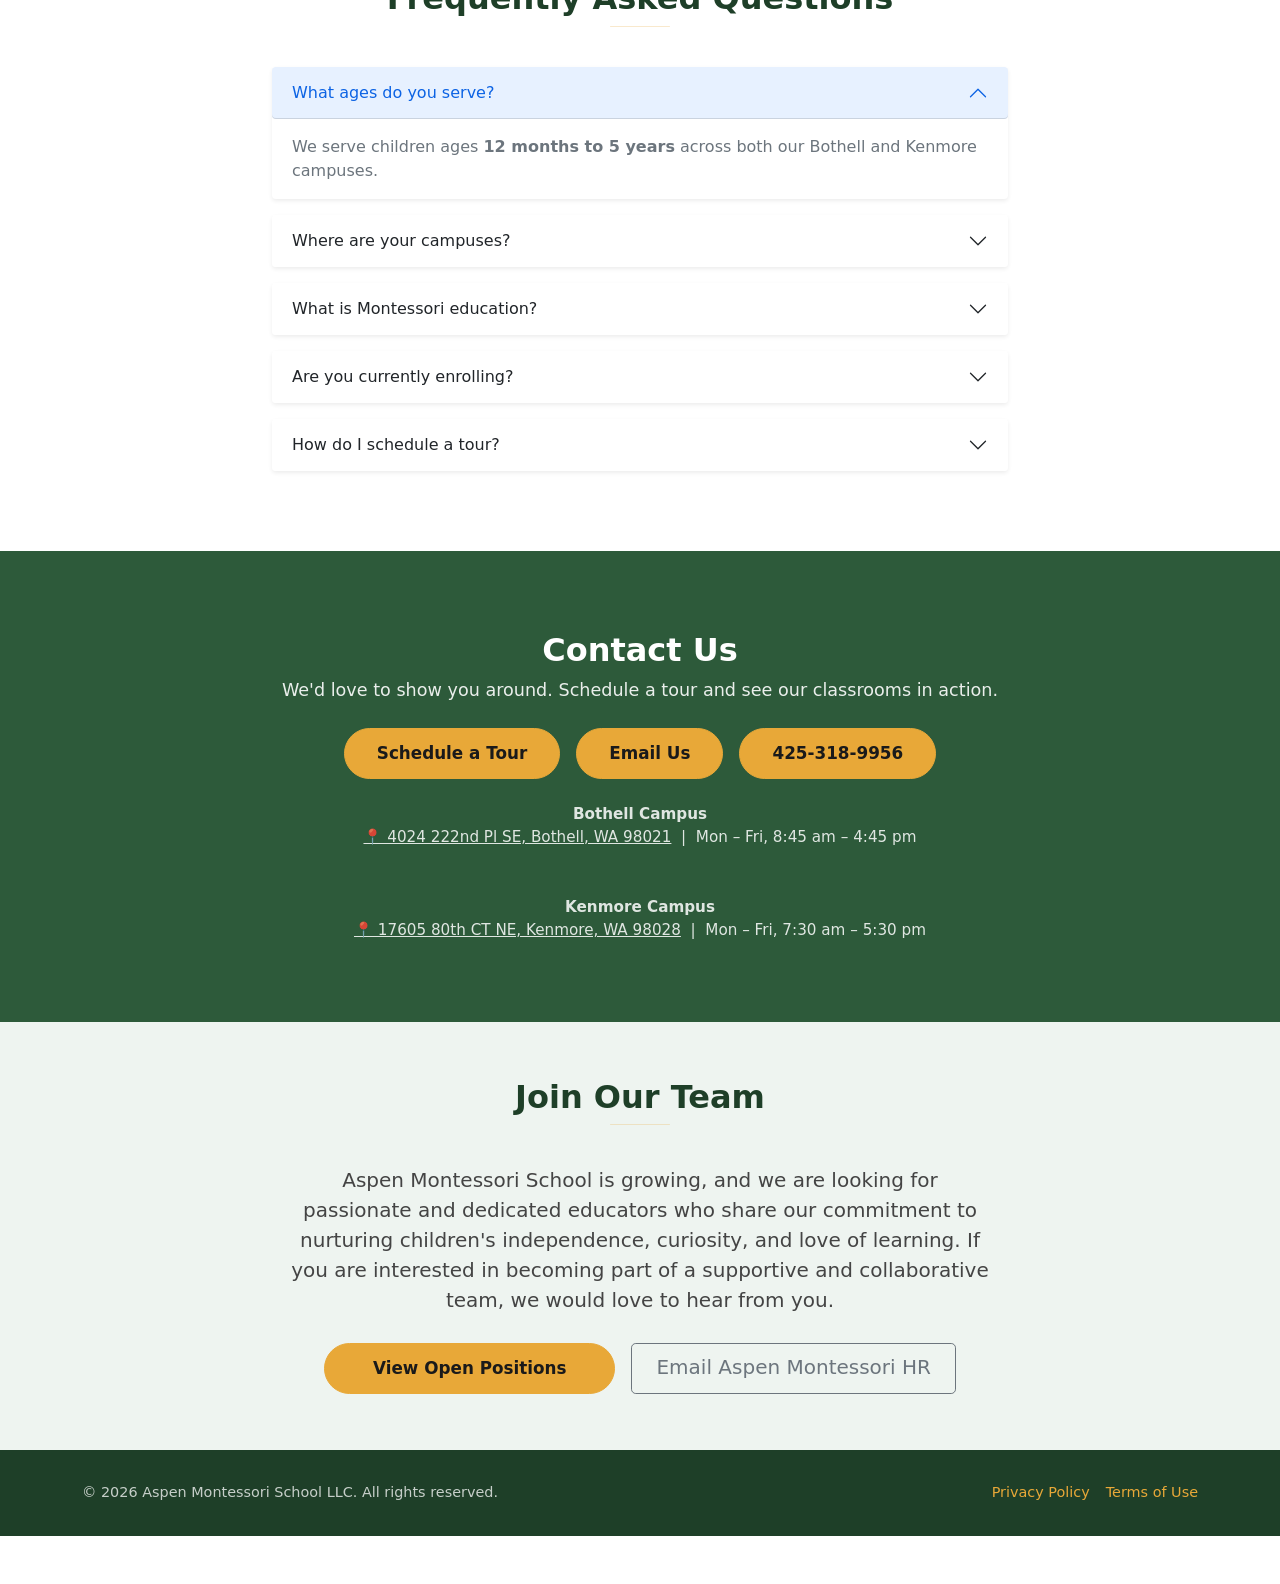
==== commit ef2dba41: "Add online tour scheduling page and refresh enrollment/SEO details Add schedule-tour.html with an em" ====
--- a/index.html
+++ b/index.html
@@ -106,7 +106,7 @@
           "name": "Is Aspen Montessori School currently enrolling?",
           "acceptedAnswer": {
             "@type": "Answer",
-            "text": "Yes, enrollment is open for both campuses including the new Kenmore Campus. Contact aspenmontessorischool@gmail.com or call 425-318-9956 to schedule a tour."
+            "text": "Yes, Aspen Montessori School is now enrolling for the 2027–2028 school year at the Kenmore Campus — applications have been open since October 1, 2026. Schedule a tour online at https://www.aspenmontessorischool.com/schedule-tour.html, or contact aspenmontessorischool@gmail.com or call 425-318-9956."
           }
         },
         {
@@ -114,7 +114,7 @@
           "name": "How do I schedule a tour at Aspen Montessori School?",
           "acceptedAnswer": {
             "@type": "Answer",
-            "text": "Email aspenmontessorischool@gmail.com or call 425-318-9956 to schedule a tour at either the Bothell or Kenmore campus."
+            "text": "Book instantly online at https://www.aspenmontessorischool.com/schedule-tour.html, or email aspenmontessorischool@gmail.com or call 425-318-9956 to schedule a tour at either the Bothell or Kenmore campus."
           }
         }
       ]
@@ -250,9 +250,10 @@
         border-top: 4px solid var(--aspen-green);
         box-shadow: 0 2px 12px rgba(0,0,0,.07);
       }
-      #about .value-card h5 {
+      #about .value-card h3 {
         color: var(--aspen-green-dark);
         font-weight: 700;
+        font-size: 1.15rem;
       }
 
       /* ── Testimonials ── */
@@ -350,6 +351,7 @@
             <li class="nav-item"><a class="nav-link" href="#testimonials">Testimonials</a></li>
             <li class="nav-item"><a class="nav-link" href="#faq">FAQ</a></li>
             <li class="nav-item"><a class="nav-link" href="#contact">Contact</a></li>
+            <li class="nav-item"><a class="nav-link" href="schedule-tour.html">Schedule a Tour</a></li>
             <li class="nav-item"><a class="nav-link" href="careers.html">Join Our Team</a></li>
           </ul>
         </div>
@@ -361,29 +363,29 @@
       <!-- ── Now Enrolling ── -->
       <section id="enroll" aria-label="Now Enrolling" style="background-color: var(--aspen-yellow-dark); padding: 40px 20px; text-align: center;">
         <div class="container">
-          <h2 class="section-title" style="color: #fff; margin-bottom: .5rem;">Now Enrolling – Kenmore Campus</h2>
+          <h2 class="section-title" style="color: #fff; margin-bottom: .5rem;">Now Enrolling for 2027–2028 – Kenmore Campus</h2>
           <p class="lead" style="color: #fff; max-width: 760px; margin: 0 auto 18px;">
-            We are excited to announce that enrollment is now open for our new Kenmore Campus! Schedule a tour to learn more about our Montessori programs for children.
+            Applications are now open — since October 1, 2026.
           </p>
-          <a href="#contact" class="btn btn-light btn-lg fw-semibold px-4" style="color: var(--aspen-green);">Schedule a Tour</a>
+          <a href="schedule-tour.html" class="btn btn-light btn-lg fw-semibold px-4" style="color: var(--aspen-green);">Schedule a Tour</a>
         </div>
       </section>
 
       <!-- ── Hero ── -->
-      <section id="hero">
+      <section id="hero" aria-label="Aspen Montessori School Introduction">
         <div class="container">
           <h1>Calm Minds <br> <span>Confident Children</span> <br> Meaningful Learning </h1>
           <p class="lead">At Aspen Montessori School, every child is known, supported, and inspired to thrive. Our peaceful Montessori environments nurture independence, confidence, and a genuine love of learning.</p>
           <h2 style="color: #fff; font-weight: 600; font-size: 1.4rem; opacity: .95; margin-bottom: .25rem;">Serving Children Ages 12 Months – 5 Years</h2>
           <h2 style="color: var(--aspen-yellow); font-weight: 600; font-size: 1.4rem; margin-bottom: 2rem;">Bothell &amp; Kenmore Campuses</h2>
           <div class="d-flex gap-3 justify-content-center flex-wrap">
-            <a href="#contact" class="btn btn-aspen">Schedule a Tour</a>
+            <a href="schedule-tour.html" class="btn btn-aspen">Schedule a Tour</a>
           </div>
         </div>
       </section>
 
       <!-- ── About ── -->
-      <section id="about" style="padding-bottom: 10px;">
+      <section id="about" aria-label="About Aspen Montessori School" style="padding-bottom: 10px;">
         <div class="container">
 
           <div class="text-center mb-2">
@@ -399,7 +401,7 @@
           </div>
 
       <!-- Kids Activities Carousel -->
-      <section class="kids-carousel-section py-2">
+      <section class="kids-carousel-section py-2" aria-label="Kids Activities Photo Carousel">
         <div class="container">
           <div class="row justify-content-center mt-2">
             <div class="col-lg-8">
@@ -442,21 +444,21 @@
             <div class="col-md-4">
               <div class="value-card text-center">
                 <div class="about-icon">🌱</div>
-                <h5>Child-Led Learning</h5>
+                <h3>Child-Led Learning</h3>
                 <p class="text-muted mb-0">Children choose their work freely, building independence, focus, and intrinsic motivation from an early age.</p>
               </div>
             </div>
             <div class="col-md-4">
               <div class="value-card text-center">
                 <div class="about-icon">🤝</div>
-                <h5>Caring Community</h5>
+                <h3>Caring Community</h3>
                 <p class="text-muted mb-0">Small class sizes and experienced educators mean every child feels seen, safe, and supported every day.</p>
               </div>
             </div>
             <div class="col-md-4">
               <div class="value-card text-center">
                 <div class="about-icon">🎨</div>
-                <h5>Hands-On Materials</h5>
+                <h3>Hands-On Materials</h3>
                 <p class="text-muted mb-0">Authentic Montessori materials engage all the senses and lay concrete foundations for math, language, and science.</p>
               </div>
             </div>
@@ -465,7 +467,7 @@
       </section>
 
       <!-- ── Testimonials ── -->
-      <section id="testimonials" style="padding-top: 40px;">
+      <section id="testimonials" aria-label="Parent Testimonials" style="padding-top: 40px;">
         <div class="container">
           <div class="text-center mb-2">
             <h2 class="section-title">What Parents Say</h2>
@@ -501,7 +503,7 @@
       </section>
 
       <!-- ── FAQ ── -->
-      <section id="faq" style="padding: 64px 0;">
+      <section id="faq" aria-label="Frequently Asked Questions" style="padding: 64px 0;">
         <div class="container">
           <div class="text-center mb-2">
             <h2 class="section-title">Frequently Asked Questions</h2>
@@ -558,7 +560,7 @@
                   </h3>
                   <div id="faq4" class="accordion-collapse collapse" data-bs-parent="#faqAccordion">
                     <div class="accordion-body text-muted">
-                      Yes! Enrollment is open for both campuses, including our <strong>new Kenmore Campus</strong>. Contact us to schedule a tour and learn more.
+                      Yes! We are now enrolling for the <strong>2027–2028 school year</strong> at our Kenmore Campus — applications have been open since October 1, 2026. Contact us to schedule a tour and learn more.
                     </div>
                   </div>
                 </div>
@@ -571,7 +573,7 @@
                   </h3>
                   <div id="faq5" class="accordion-collapse collapse" data-bs-parent="#faqAccordion">
                     <div class="accordion-body text-muted">
-                      Email us at <a href="mailto:aspenmontessorischool@gmail.com" style="color: var(--aspen-green);">aspenmontessorischool@gmail.com</a> or call <a href="tel:+14253189956" style="color: var(--aspen-green);">425-318-9956</a> — we'd love to show you around!
+                      Book instantly online on our <a href="schedule-tour.html" style="color: var(--aspen-green);">Schedule a Tour</a> page, or email us at <a href="mailto:aspenmontessorischool@gmail.com" style="color: var(--aspen-green);">aspenmontessorischool@gmail.com</a> or call <a href="tel:+14253189956" style="color: var(--aspen-green);">425-318-9956</a> — we'd love to show you around!
                     </div>
                   </div>
                 </div>
@@ -583,11 +585,12 @@
       </section>
 
       <!-- ── Contact / CTA ── -->
-      <section id="contact">
+      <section id="contact" aria-label="Contact and Schedule a Tour">
         <div class="container">
           <h2>Contact Us</h2>
           <p>We'd love to show you around. Schedule a tour and see our classrooms in action.</p>
           <div class="d-flex gap-3 justify-content-center flex-wrap mt-4">
+            <a href="schedule-tour.html" class="btn btn-aspen">Schedule a Tour</a>
             <a href="mailto:aspenmontessorischool@gmail.com" class="btn btn-aspen">Email Us</a>
             <a href="tel:+14253189956" class="btn btn-aspen">425-318-9956</a>
           </div>
@@ -605,7 +608,7 @@
       </section>
 
       <!-- ── Join Our Team ── -->
-      <section id="careers" style="padding: 56px 0; background-color: var(--aspen-green-light);">
+      <section id="careers" aria-label="Join Our Team" style="padding: 56px 0; background-color: var(--aspen-green-light);">
         <div class="container text-center">
           <h2 class="section-title">Join Our Team</h2>
           <hr class="section-divider">
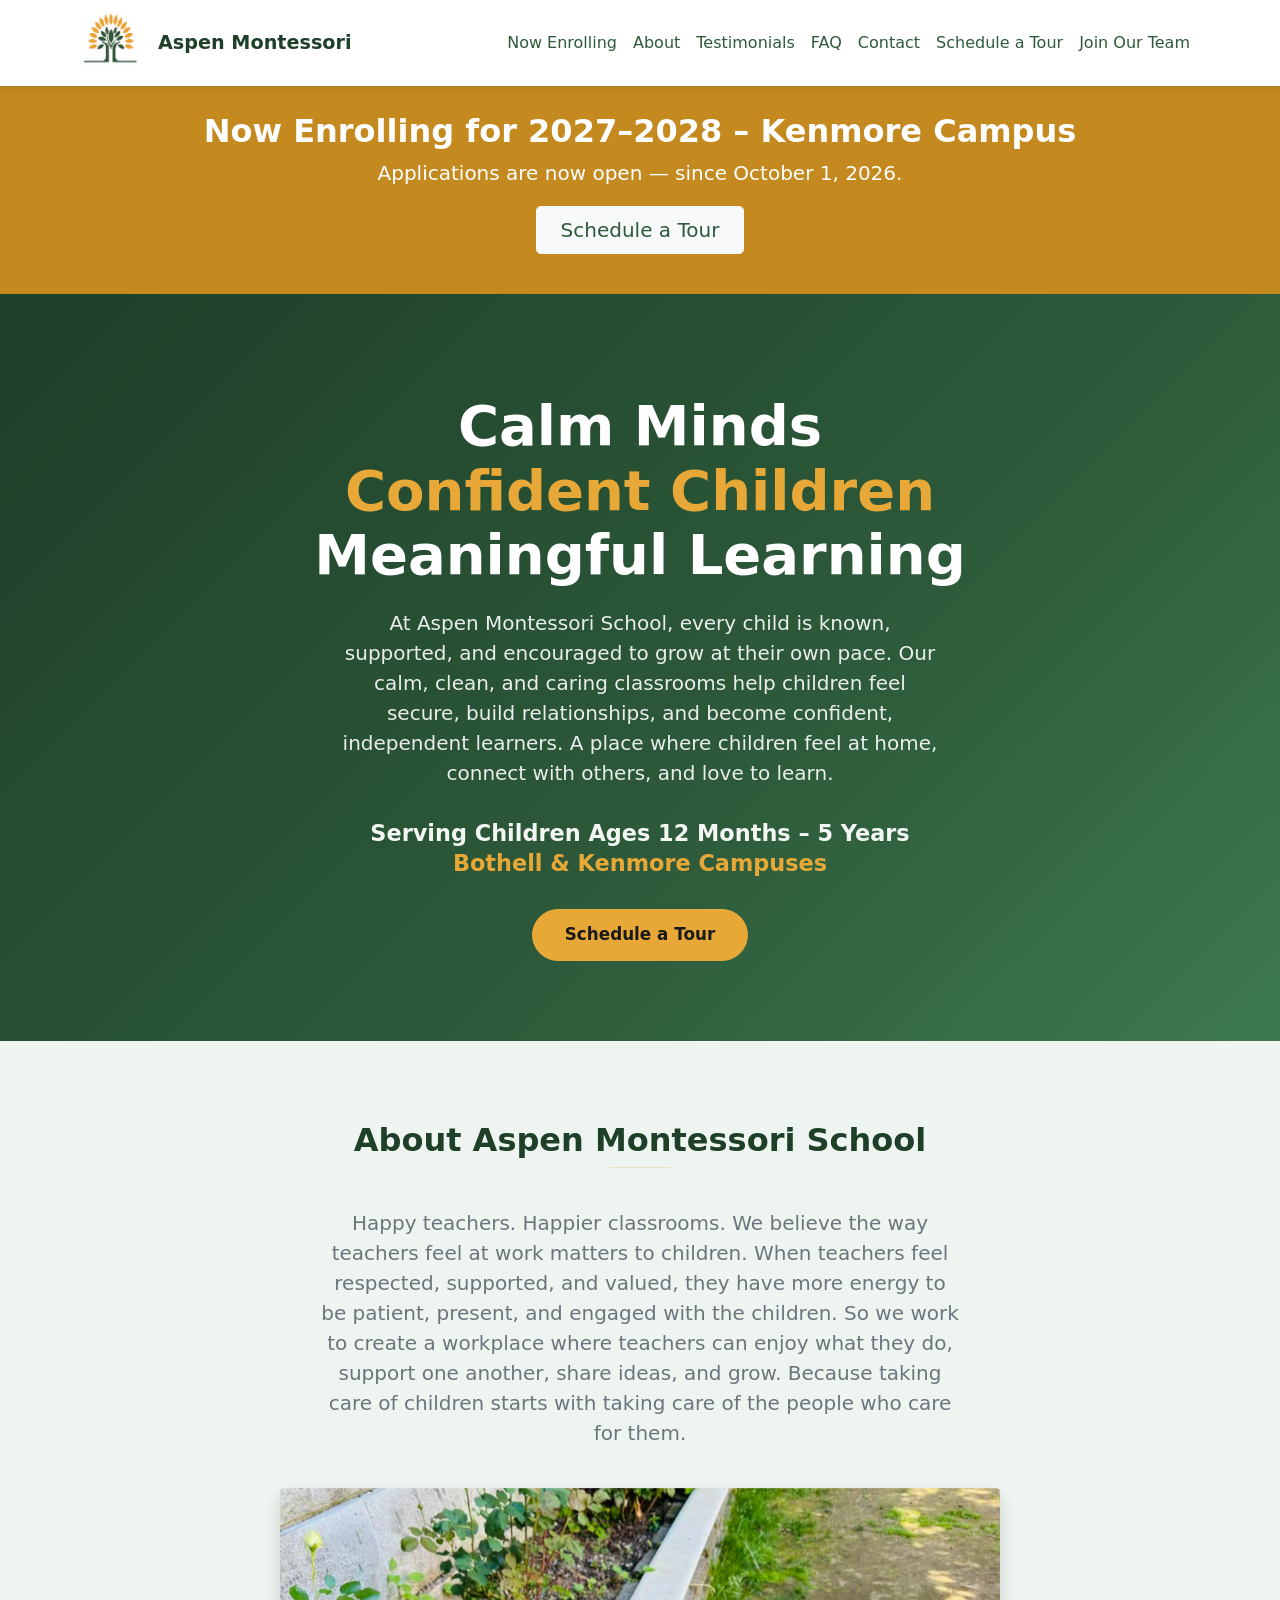
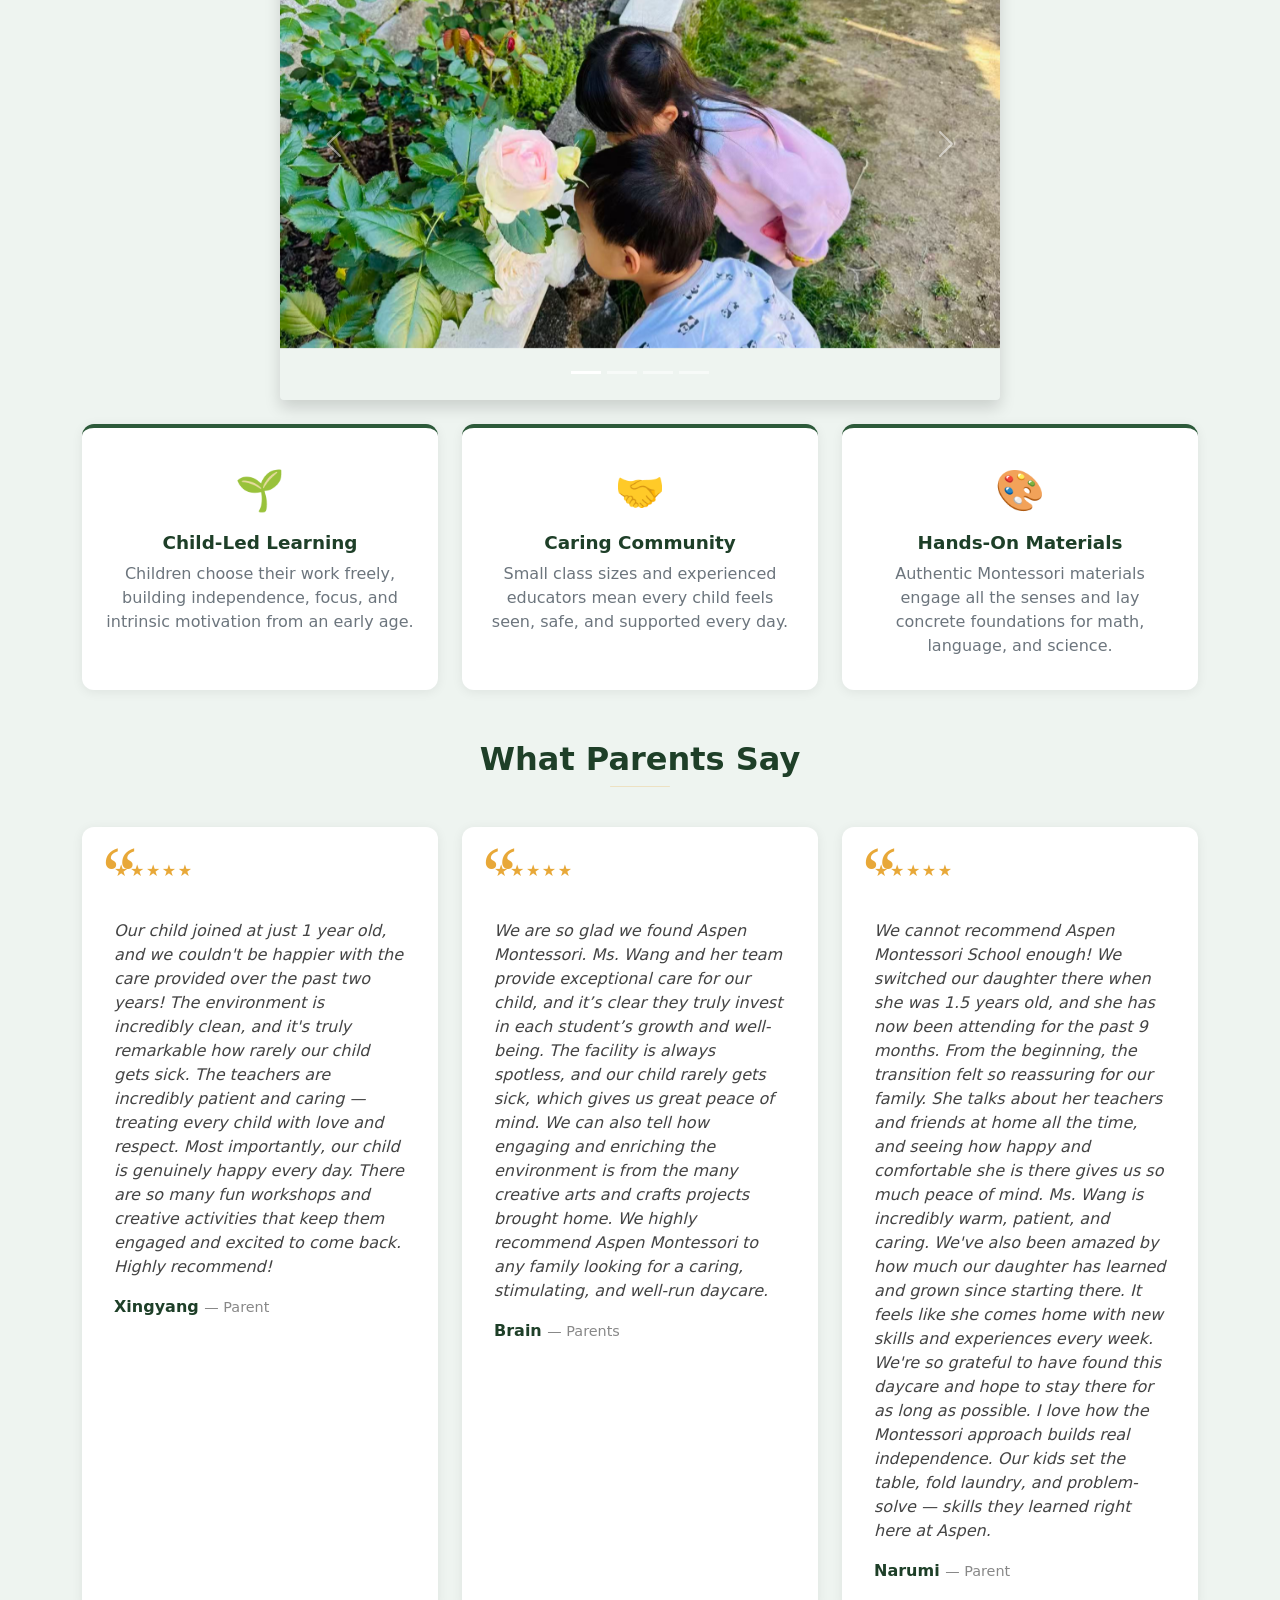
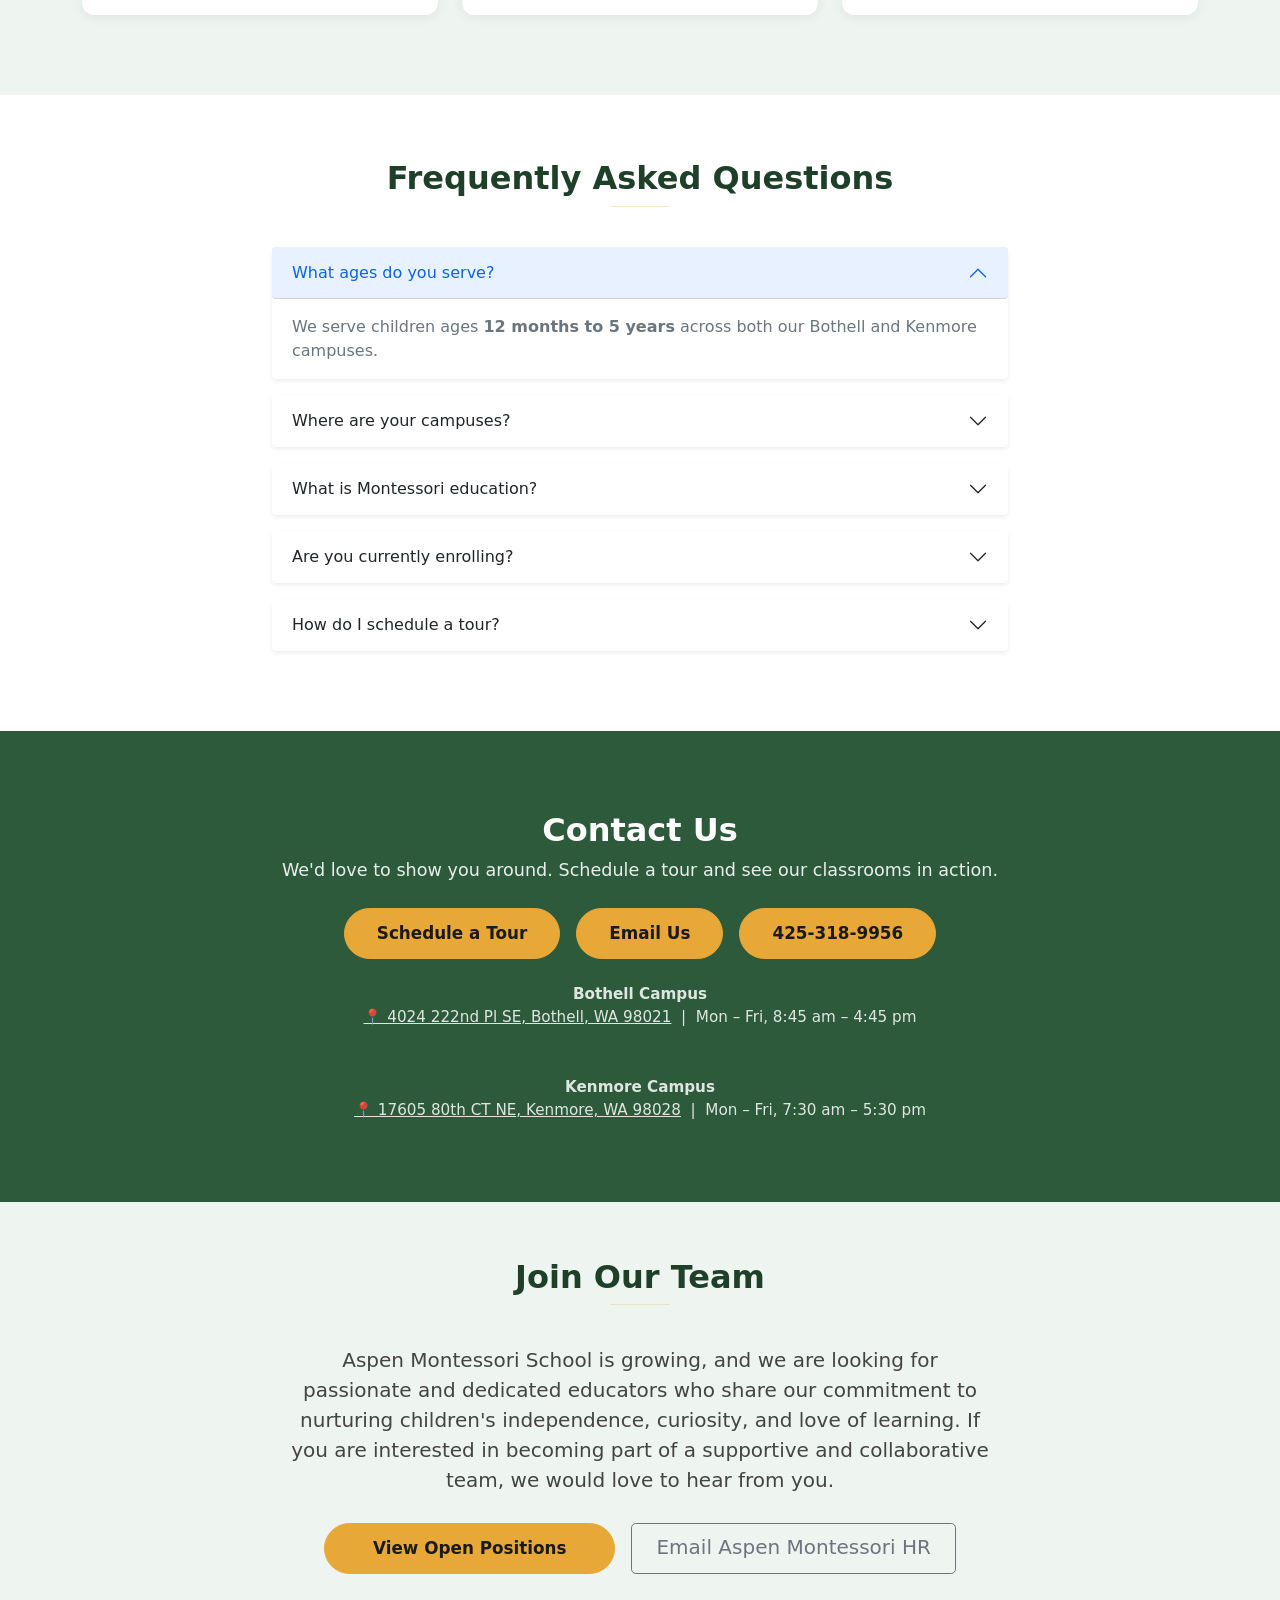
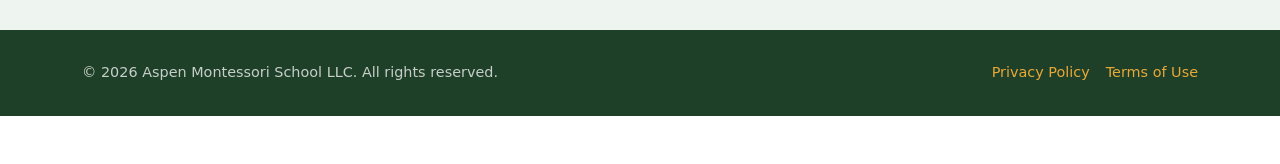
==== commit beddfb7d: "Update hero and about copy to emphasize teacher well-being and child pacing Co-Authored-By: Claude S" ====
--- a/index.html
+++ b/index.html
@@ -375,7 +375,7 @@
       <section id="hero" aria-label="Aspen Montessori School Introduction">
         <div class="container">
           <h1>Calm Minds <br> <span>Confident Children</span> <br> Meaningful Learning </h1>
-          <p class="lead">At Aspen Montessori School, every child is known, supported, and inspired to thrive. Our peaceful Montessori environments nurture independence, confidence, and a genuine love of learning.</p>
+          <p class="lead">At Aspen Montessori School, every child is known, supported, and encouraged to grow at their own pace. Our calm, clean, and caring classrooms help children feel secure, build relationships, and become confident, independent learners. A place where children feel at home, connect with others, and love to learn.</p>
           <h2 style="color: #fff; font-weight: 600; font-size: 1.4rem; opacity: .95; margin-bottom: .25rem;">Serving Children Ages 12 Months – 5 Years</h2>
           <h2 style="color: var(--aspen-yellow); font-weight: 600; font-size: 1.4rem; margin-bottom: 2rem;">Bothell &amp; Kenmore Campuses</h2>
           <div class="d-flex gap-3 justify-content-center flex-wrap">
@@ -395,7 +395,7 @@
           <div class="row justify-content-center mb-2">
             <div class="col-lg-7 text-center">
               <p class="lead text-muted">
-                At Aspen Montessori School, we believe every child is naturally curious and capable. Our teachers guide children to explore at their own pace in a prepared, child-centered environment rooted in Maria Montessori's philosophy.
+                Happy teachers. Happier classrooms. We believe the way teachers feel at work matters to children. When teachers feel respected, supported, and valued, they have more energy to be patient, present, and engaged with the children. So we work to create a workplace where teachers can enjoy what they do, support one another, share ideas, and grow. Because taking care of children starts with taking care of the people who care for them.
               </p>
             </div>
           </div>
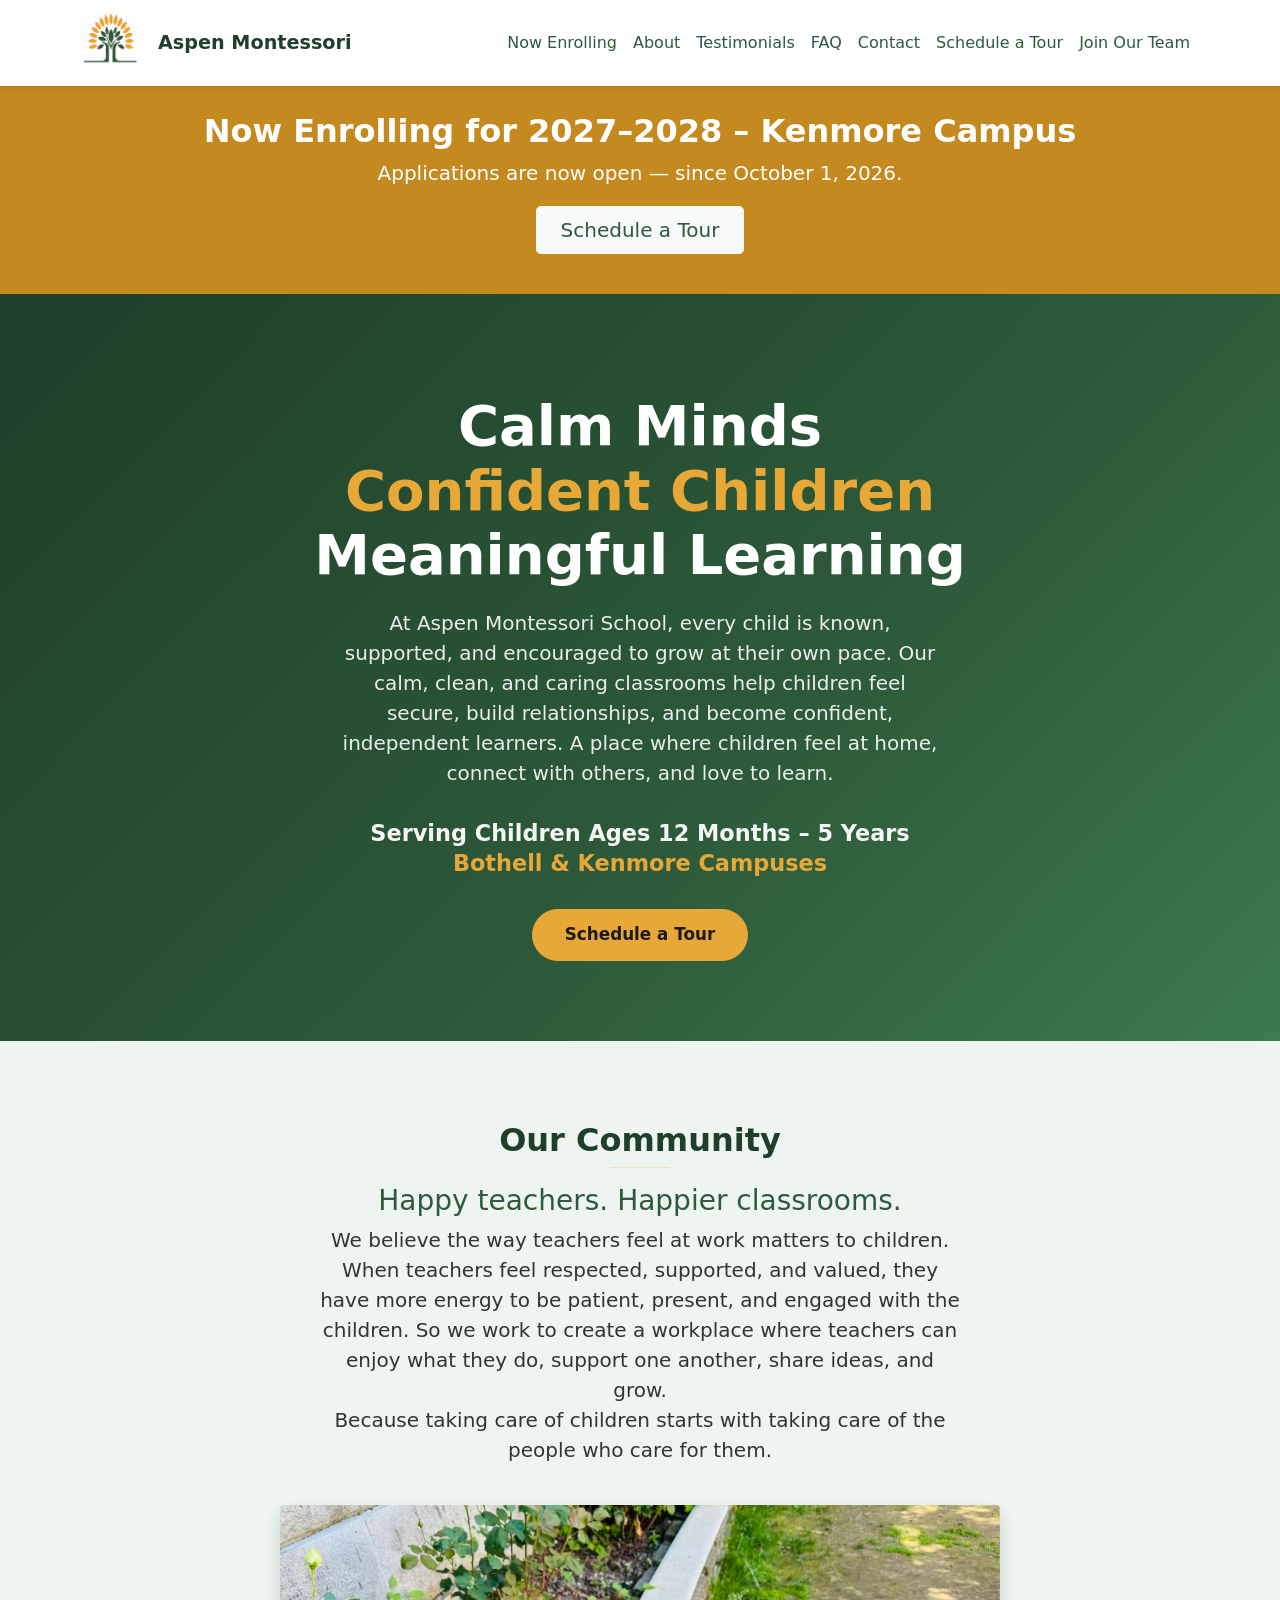
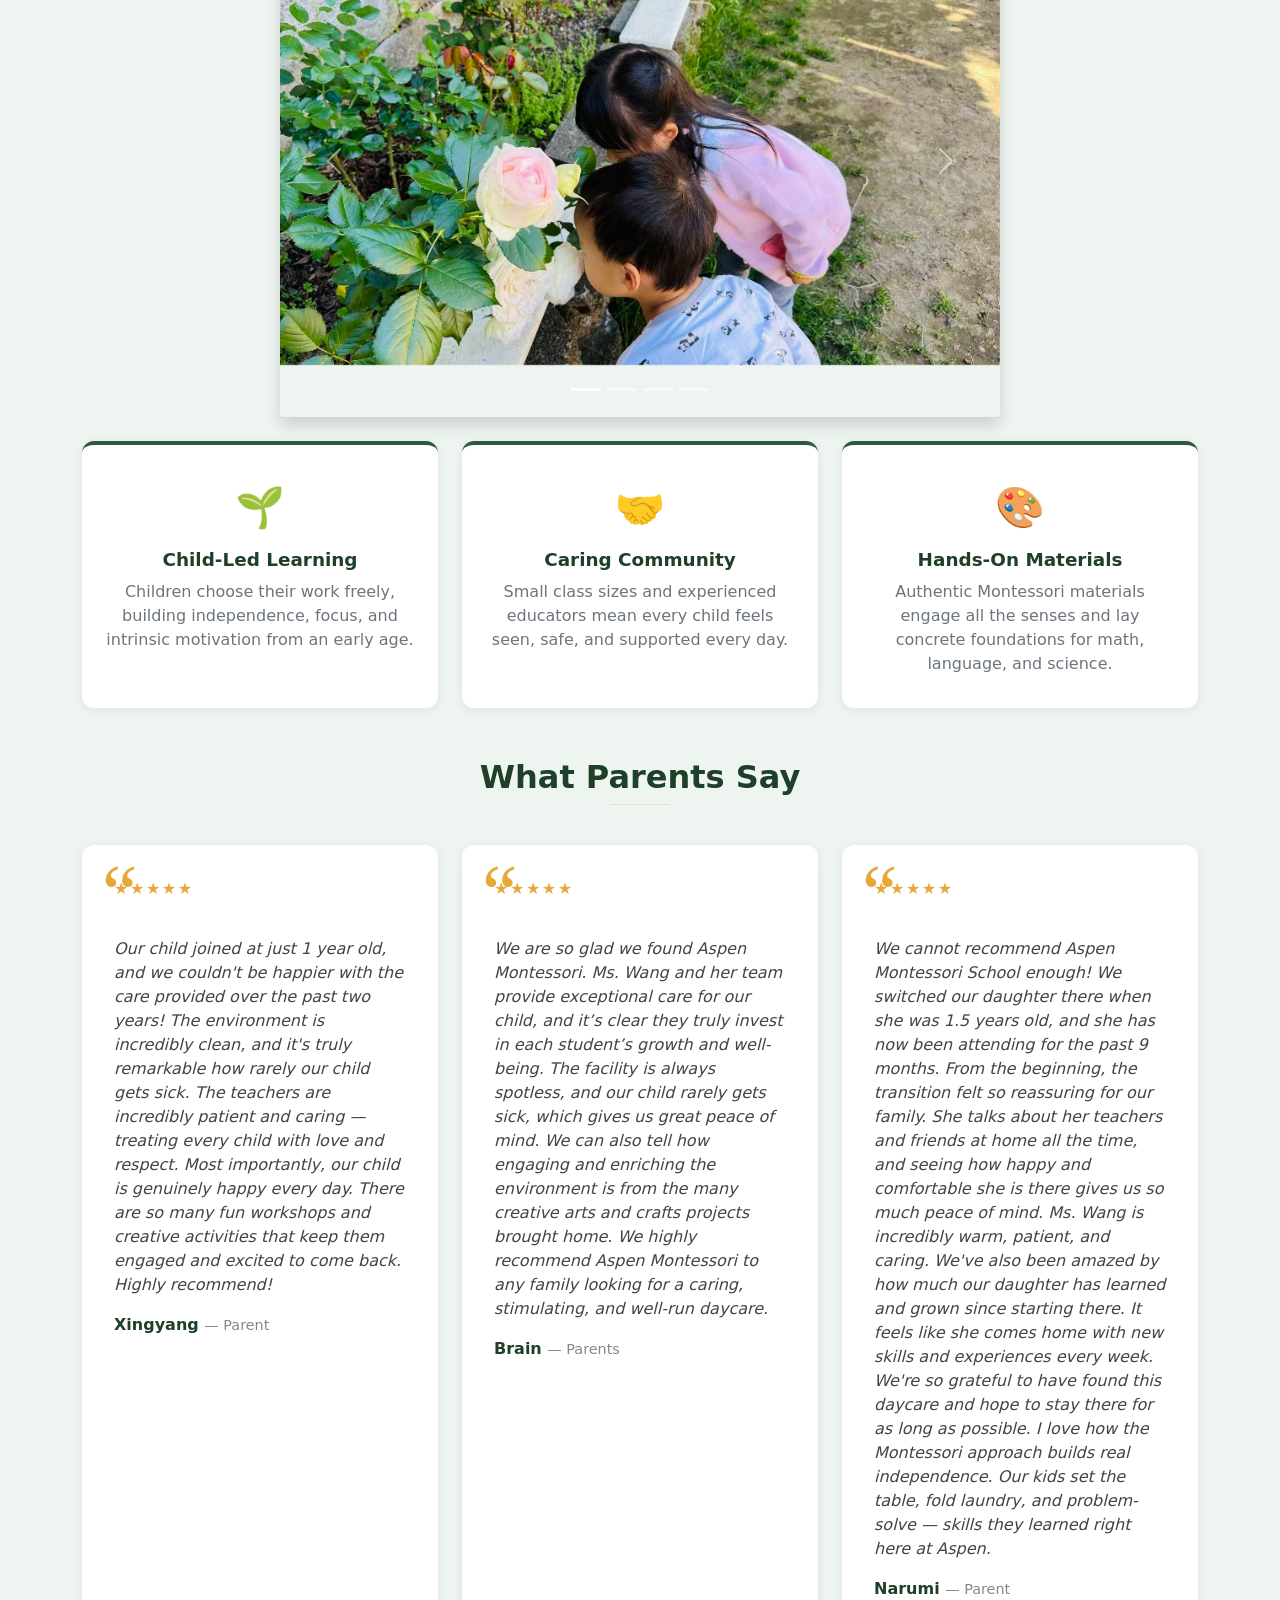
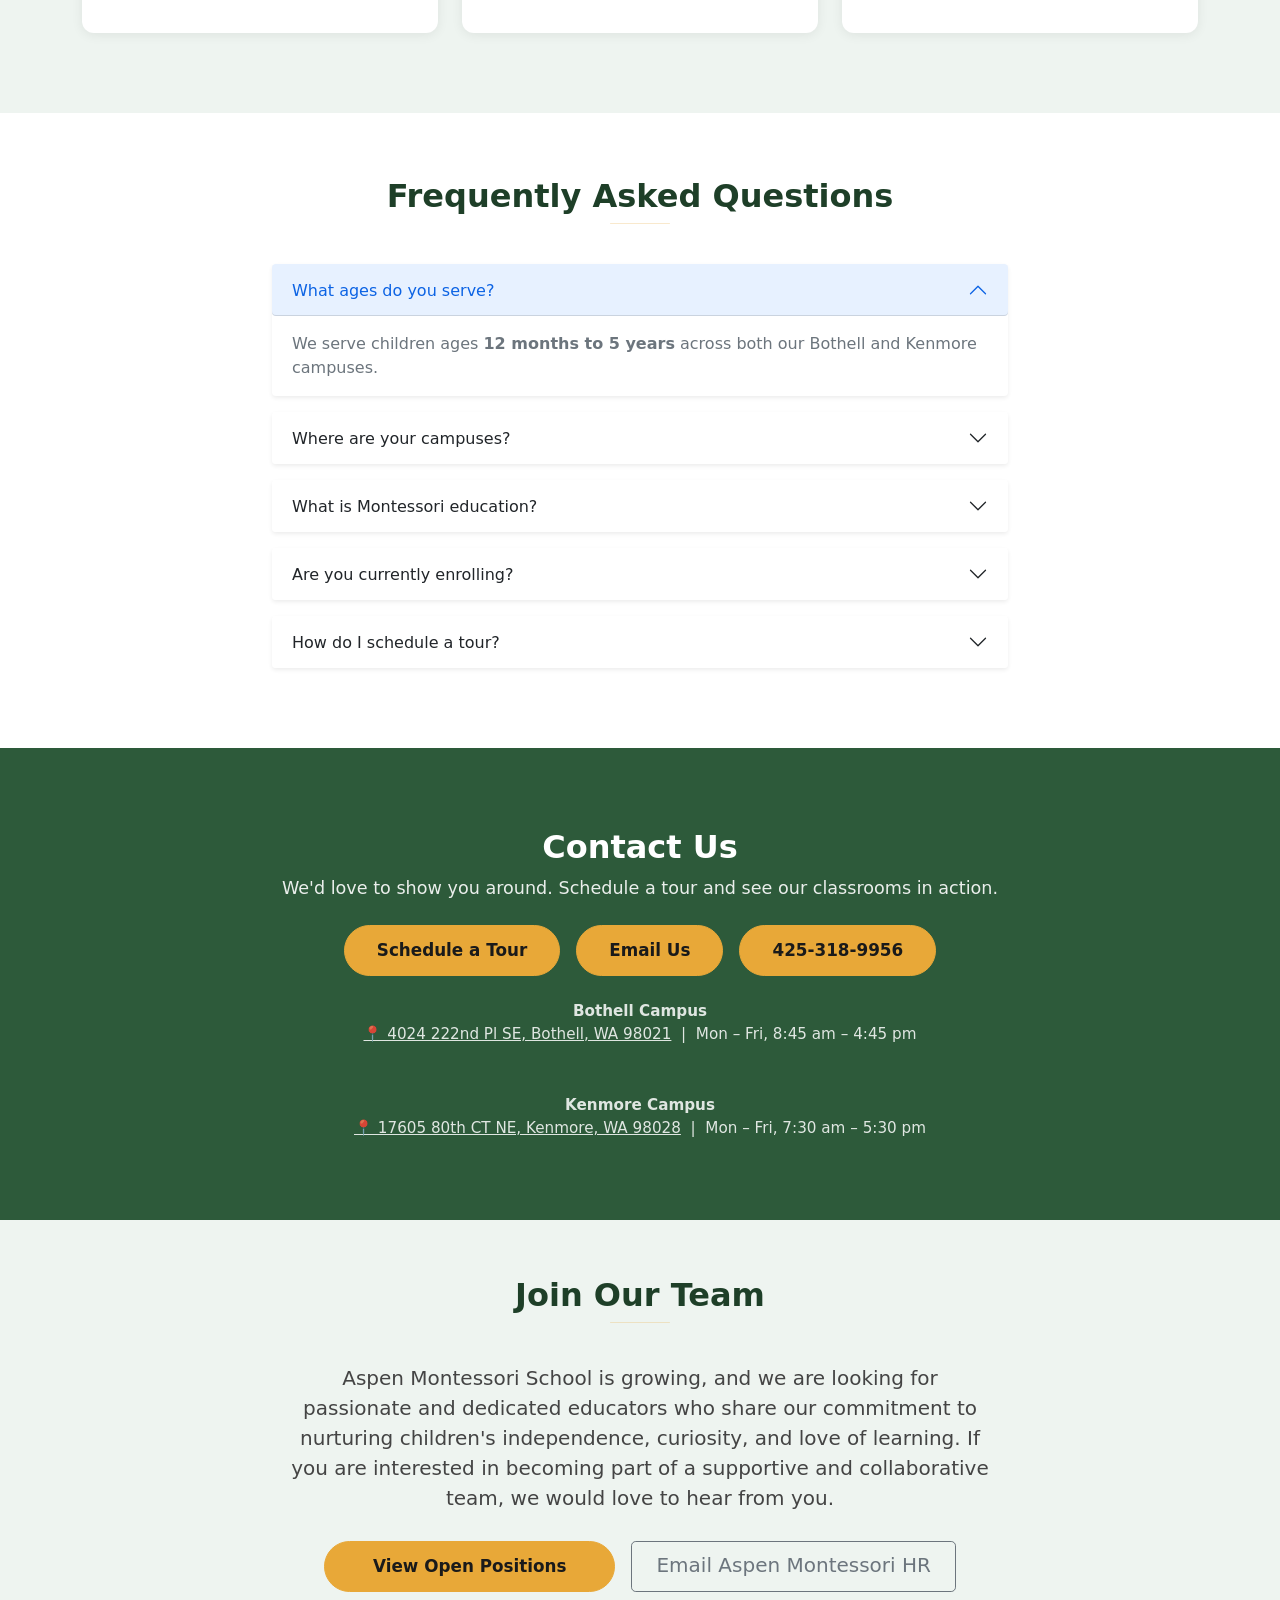
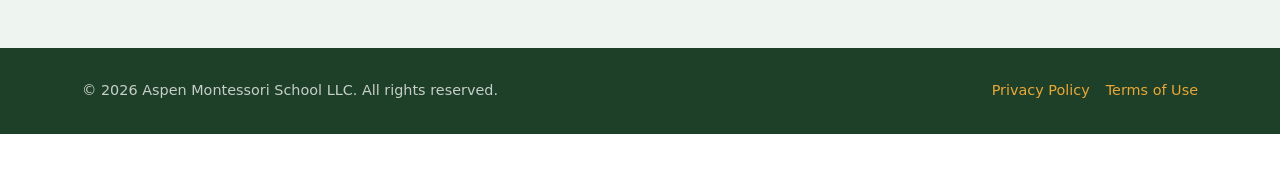
==== commit 7c257bde: "Restyle About section: heading subtitle for teacher well-being copy, tighter spacing Co-Authored-By:" ====
--- a/index.html
+++ b/index.html
@@ -389,13 +389,14 @@
         <div class="container">
 
           <div class="text-center mb-2">
-            <h2 class="section-title">About Aspen Montessori School</h2>
-          </div>
-          <hr class="section-divider">
+            <h2 class="section-title">Our Community</h2>
+          </div>
+          <hr class="section-divider" style="margin-bottom: 1rem;">
           <div class="row justify-content-center mb-2">
             <div class="col-lg-7 text-center">
-              <p class="lead text-muted">
-                Happy teachers. Happier classrooms. We believe the way teachers feel at work matters to children. When teachers feel respected, supported, and valued, they have more energy to be patient, present, and engaged with the children. So we work to create a workplace where teachers can enjoy what they do, support one another, share ideas, and grow. Because taking care of children starts with taking care of the people who care for them.
+              <h3 style="color: var(--aspen-green); margin-top: 0;">Happy teachers. Happier classrooms.</h3>
+              <p class="lead">
+                We believe the way teachers feel at work matters to children. When teachers feel respected, supported, and valued, they have more energy to be patient, present, and engaged with the children. So we work to create a workplace where teachers can enjoy what they do, support one another, share ideas, and grow.<br><strong>Because taking care of children starts with taking care of the people who care for them.</strong>
               </p>
             </div>
           </div>
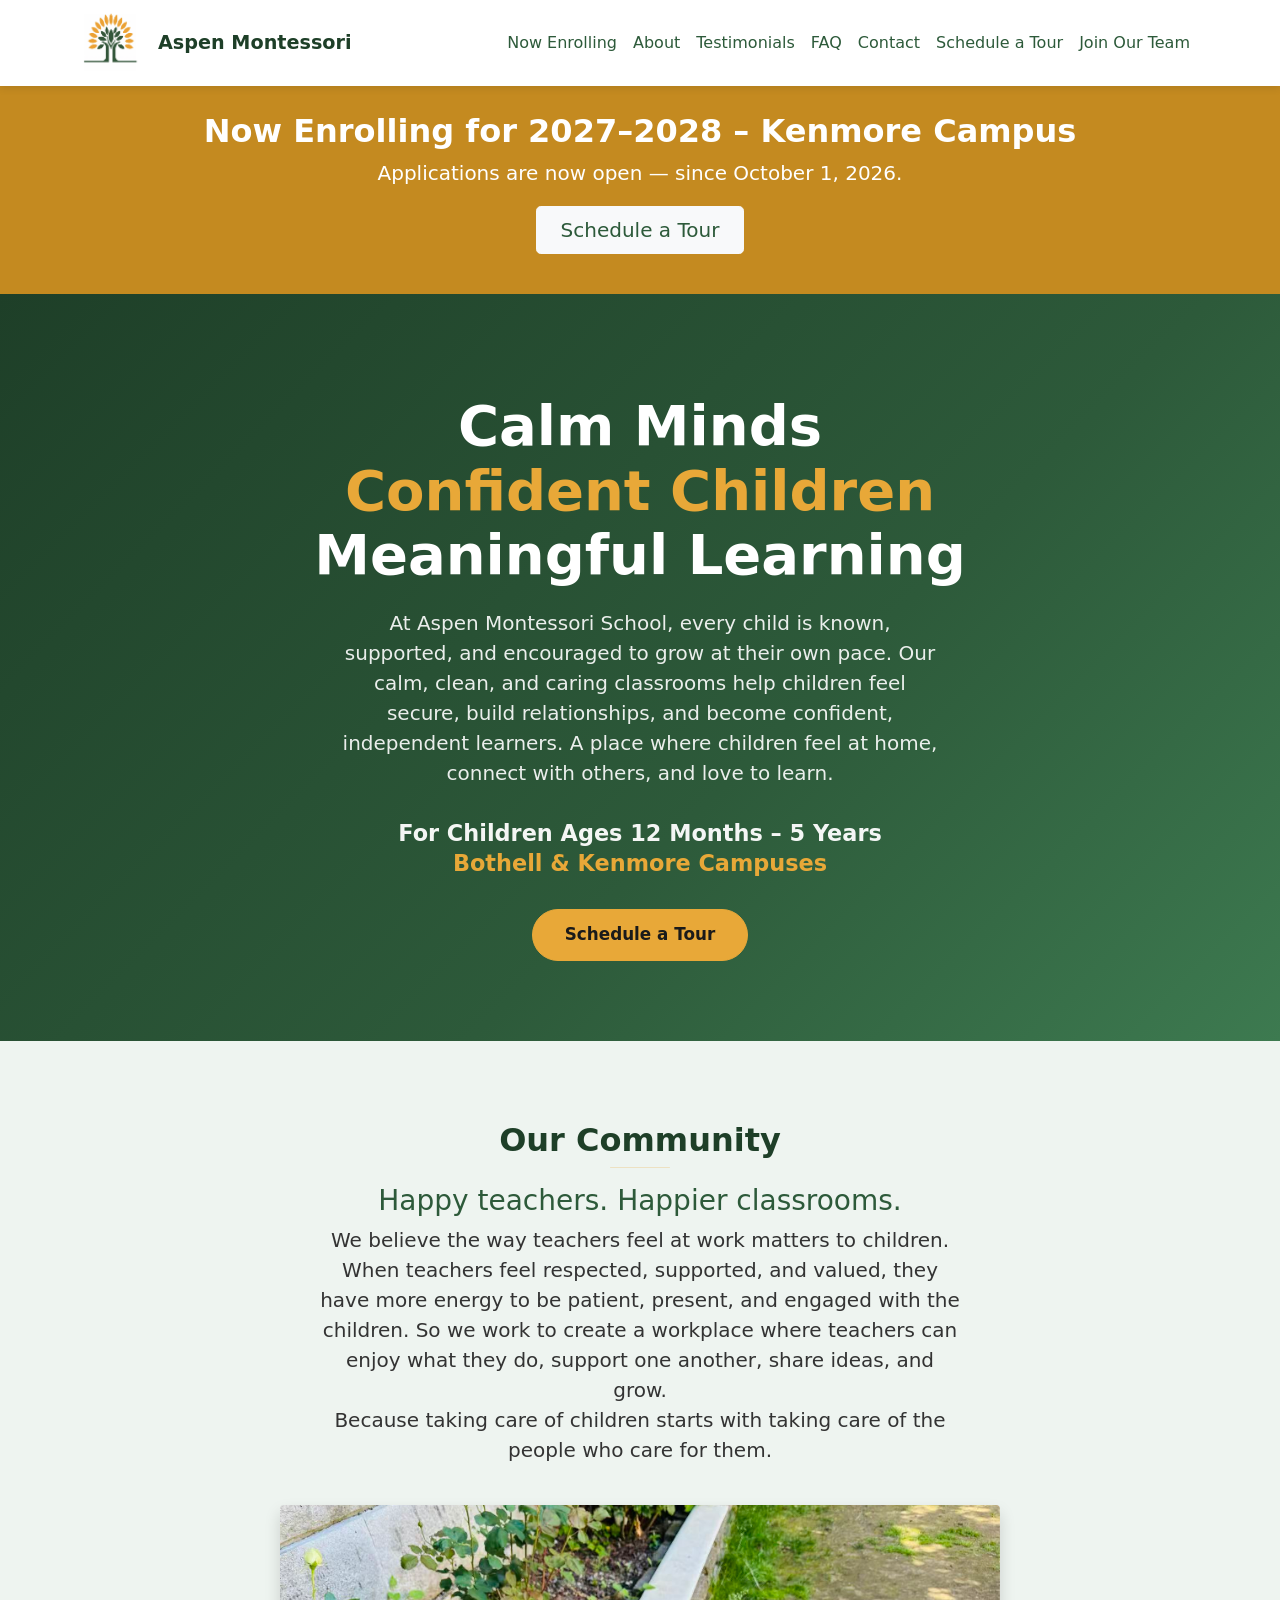
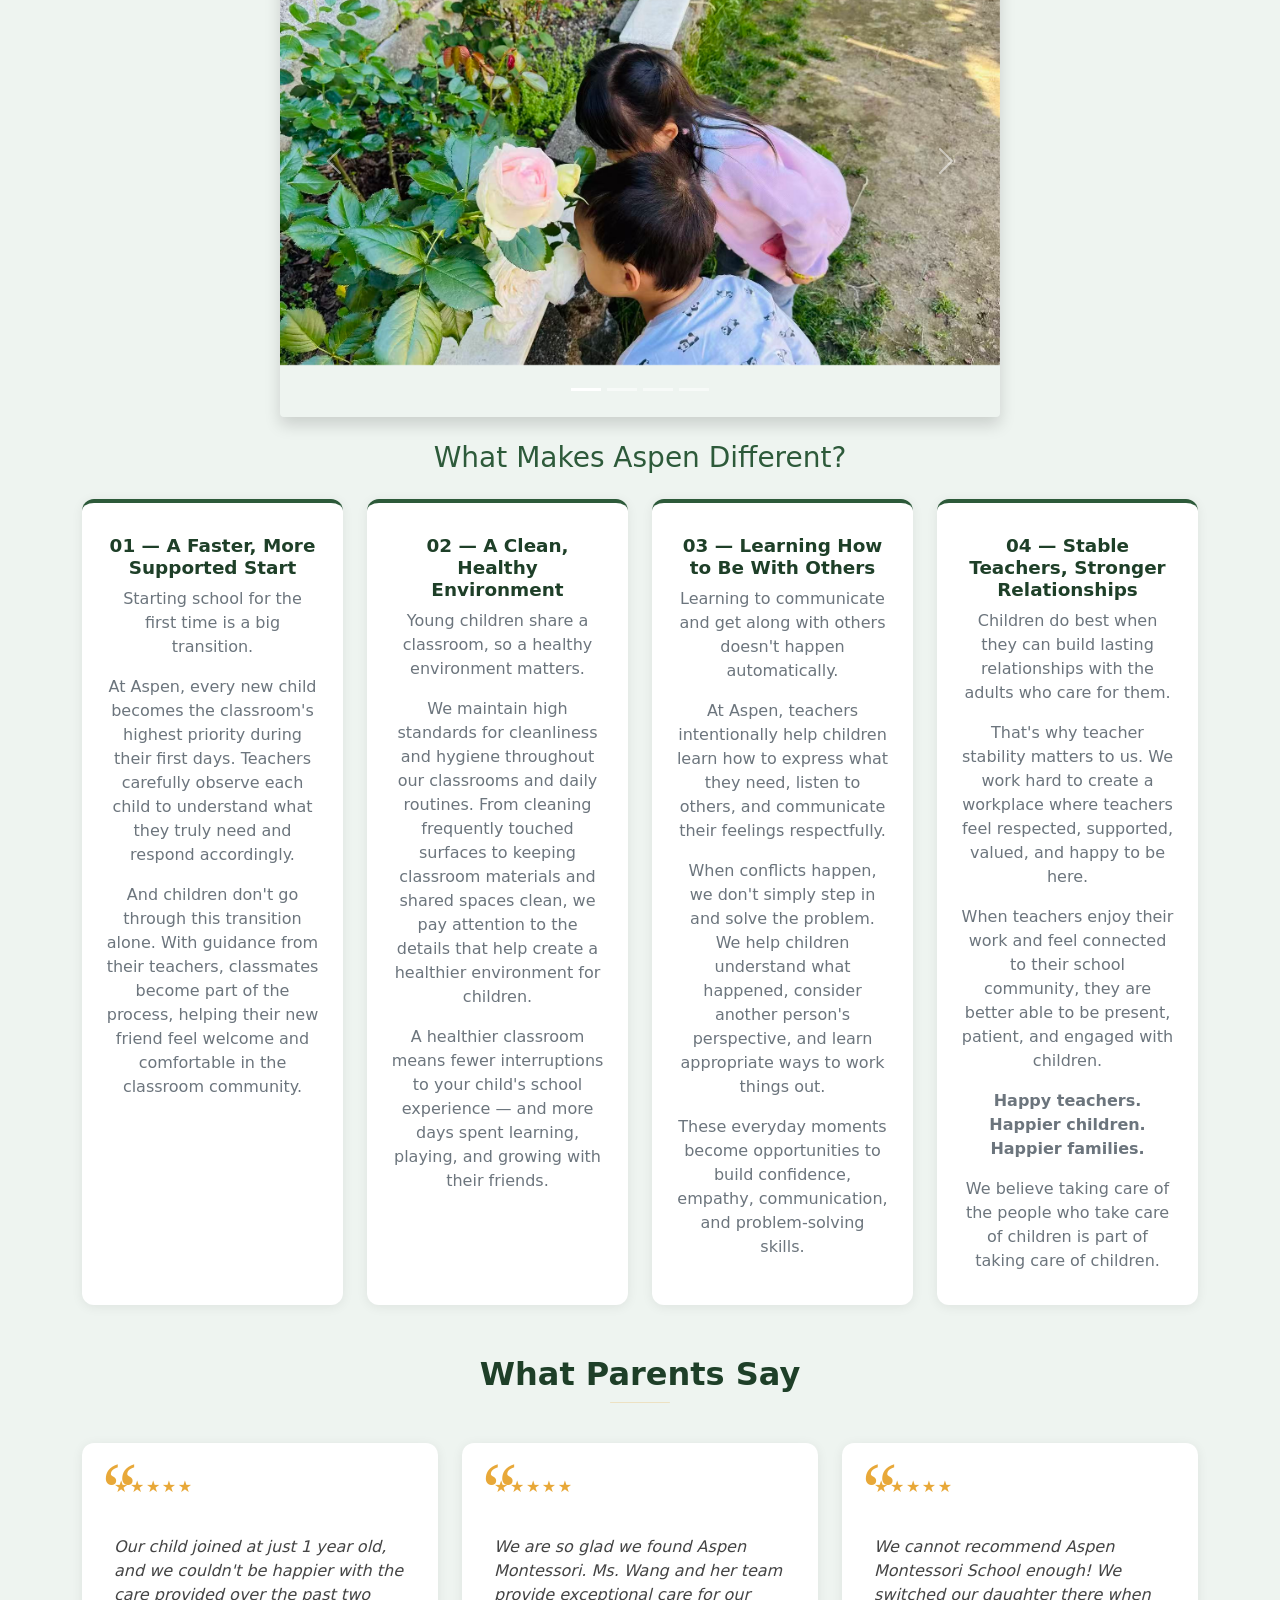
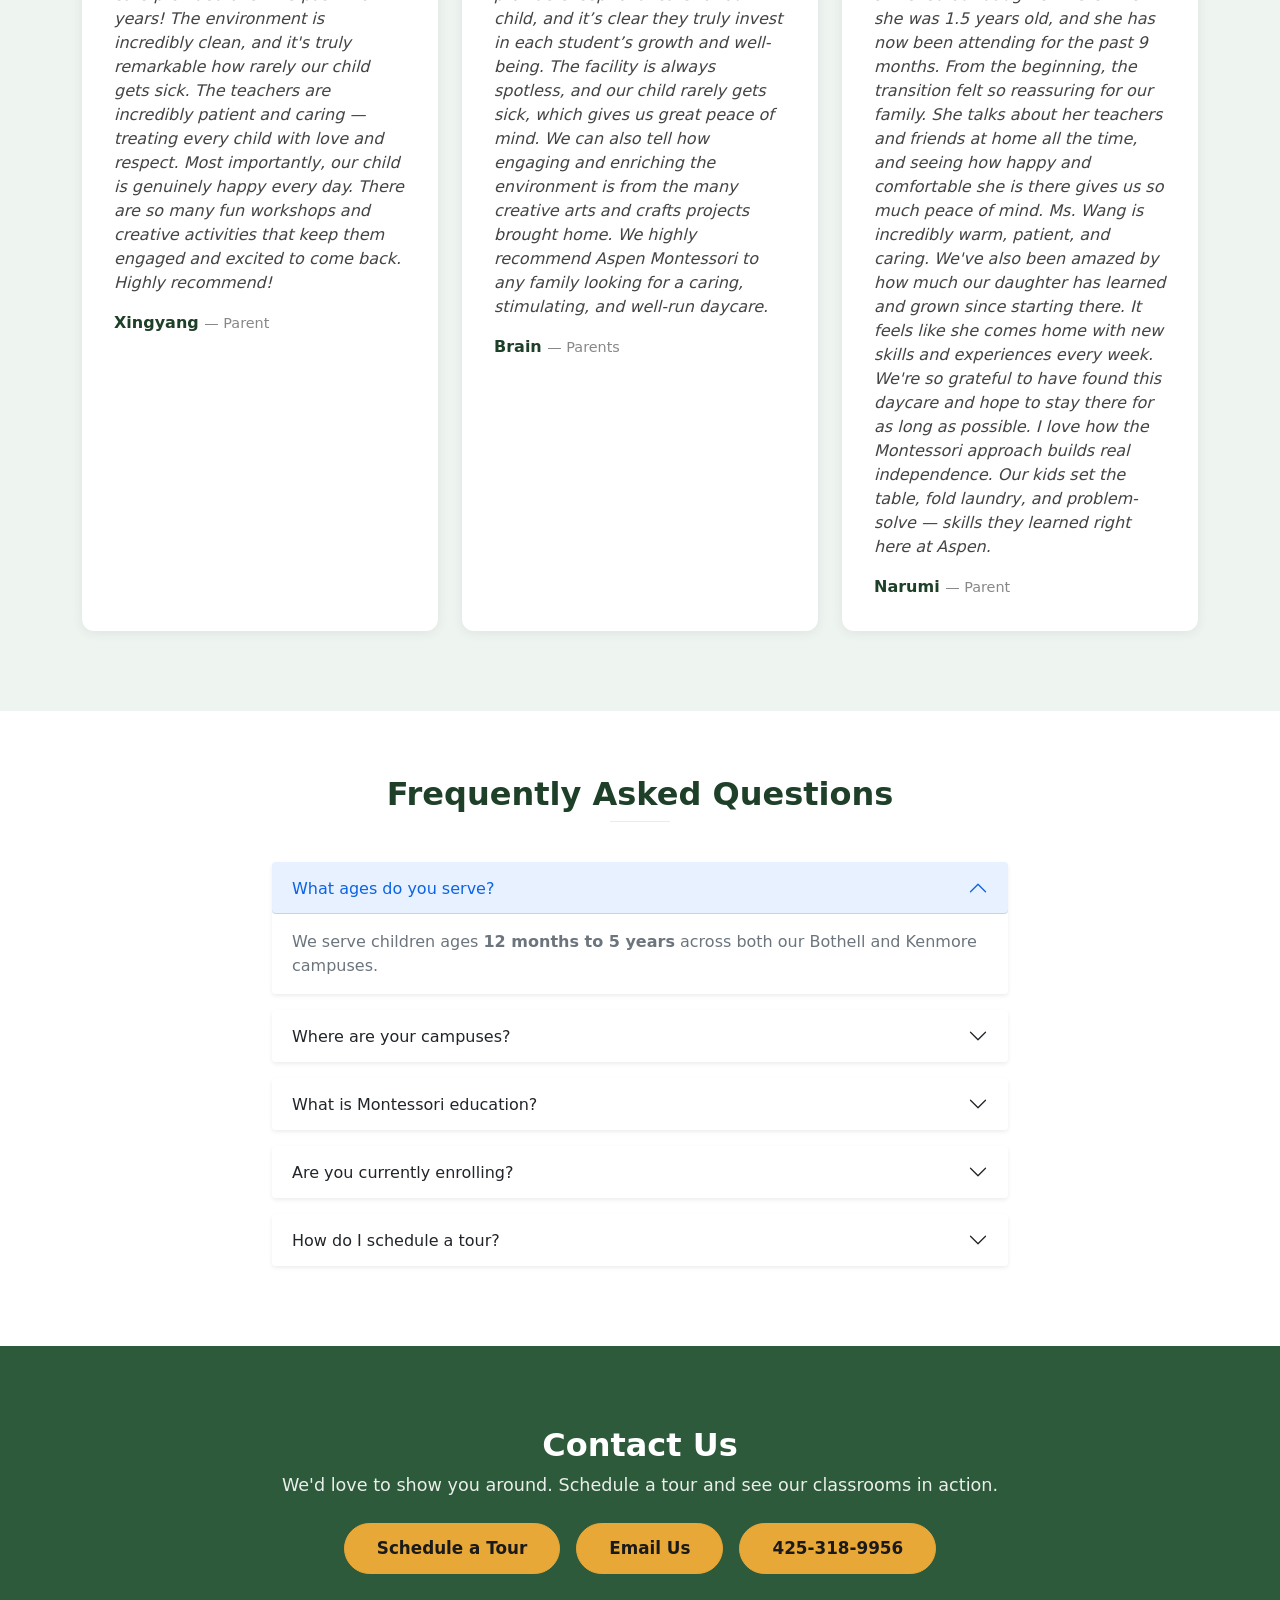
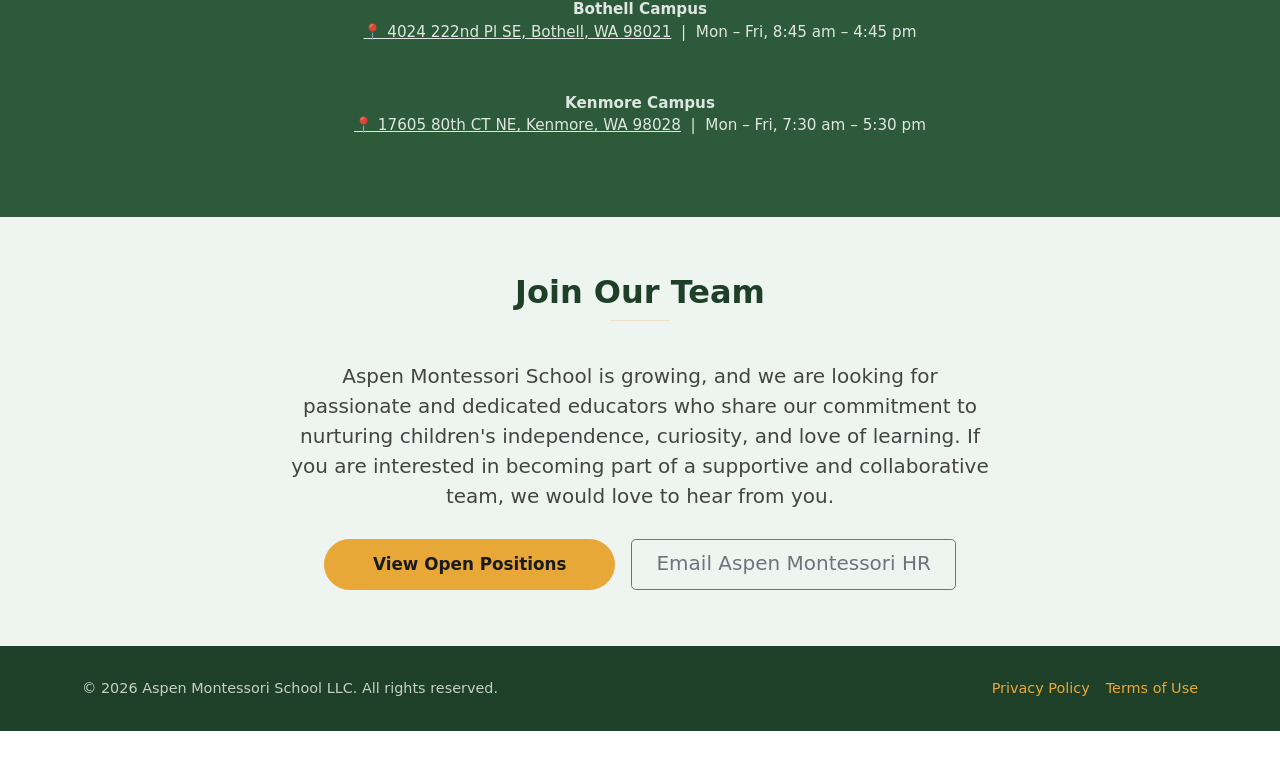
==== commit 17688ed3: "Replace About value cards with four-block "What Makes Aspen Different" grid Co-Authored-By: Claude S" ====
--- a/index.html
+++ b/index.html
@@ -376,7 +376,7 @@
         <div class="container">
           <h1>Calm Minds <br> <span>Confident Children</span> <br> Meaningful Learning </h1>
           <p class="lead">At Aspen Montessori School, every child is known, supported, and encouraged to grow at their own pace. Our calm, clean, and caring classrooms help children feel secure, build relationships, and become confident, independent learners. A place where children feel at home, connect with others, and love to learn.</p>
-          <h2 style="color: #fff; font-weight: 600; font-size: 1.4rem; opacity: .95; margin-bottom: .25rem;">Serving Children Ages 12 Months – 5 Years</h2>
+          <h2 style="color: #fff; font-weight: 600; font-size: 1.4rem; opacity: .95; margin-bottom: .25rem;">For Children Ages 12 Months – 5 Years</h2>
           <h2 style="color: var(--aspen-yellow); font-weight: 600; font-size: 1.4rem; margin-bottom: 2rem;">Bothell &amp; Kenmore Campuses</h2>
           <div class="d-flex gap-3 justify-content-center flex-wrap">
             <a href="schedule-tour.html" class="btn btn-aspen">Schedule a Tour</a>
@@ -441,26 +441,43 @@
         </div>
       </section>
 
+          <div class="text-center mb-4">
+            <h3 style="color: var(--aspen-green);">What Makes Aspen Different?</h3>
+          </div>
           <div class="row g-4">
-            <div class="col-md-4">
-              <div class="value-card text-center">
-                <div class="about-icon">🌱</div>
-                <h3>Child-Led Learning</h3>
-                <p class="text-muted mb-0">Children choose their work freely, building independence, focus, and intrinsic motivation from an early age.</p>
-              </div>
-            </div>
-            <div class="col-md-4">
-              <div class="value-card text-center">
-                <div class="about-icon">🤝</div>
-                <h3>Caring Community</h3>
-                <p class="text-muted mb-0">Small class sizes and experienced educators mean every child feels seen, safe, and supported every day.</p>
-              </div>
-            </div>
-            <div class="col-md-4">
-              <div class="value-card text-center">
-                <div class="about-icon">🎨</div>
-                <h3>Hands-On Materials</h3>
-                <p class="text-muted mb-0">Authentic Montessori materials engage all the senses and lay concrete foundations for math, language, and science.</p>
+            <div class="col-12 col-md-6 col-lg-3">
+              <div class="value-card text-center h-100">
+                <h3>01 — A Faster, More Supported Start</h3>
+                <p class="text-muted">Starting school for the first time is a big transition.</p>
+                <p class="text-muted">At Aspen, every new child becomes the classroom's highest priority during their first days. Teachers carefully observe each child to understand what they truly need and respond accordingly.</p>
+                <p class="text-muted mb-0">And children don't go through this transition alone. With guidance from their teachers, classmates become part of the process, helping their new friend feel welcome and comfortable in the classroom community.</p>
+              </div>
+            </div>
+            <div class="col-12 col-md-6 col-lg-3">
+              <div class="value-card text-center h-100">
+                <h3>02 — A Clean, Healthy Environment</h3>
+                <p class="text-muted">Young children share a classroom, so a healthy environment matters.</p>
+                <p class="text-muted">We maintain high standards for cleanliness and hygiene throughout our classrooms and daily routines. From cleaning frequently touched surfaces to keeping classroom materials and shared spaces clean, we pay attention to the details that help create a healthier environment for children.</p>
+                <p class="text-muted mb-0">A healthier classroom means fewer interruptions to your child's school experience — and more days spent learning, playing, and growing with their friends.</p>
+              </div>
+            </div>
+            <div class="col-12 col-md-6 col-lg-3">
+              <div class="value-card text-center h-100">
+                <h3>03 — Learning How to Be With Others</h3>
+                <p class="text-muted">Learning to communicate and get along with others doesn't happen automatically.</p>
+                <p class="text-muted">At Aspen, teachers intentionally help children learn how to express what they need, listen to others, and communicate their feelings respectfully.</p>
+                <p class="text-muted">When conflicts happen, we don't simply step in and solve the problem. We help children understand what happened, consider another person's perspective, and learn appropriate ways to work things out.</p>
+                <p class="text-muted mb-0">These everyday moments become opportunities to build confidence, empathy, communication, and problem-solving skills.</p>
+              </div>
+            </div>
+            <div class="col-12 col-md-6 col-lg-3">
+              <div class="value-card text-center h-100">
+                <h3>04 — Stable Teachers, Stronger Relationships</h3>
+                <p class="text-muted">Children do best when they can build lasting relationships with the adults who care for them.</p>
+                <p class="text-muted">That's why teacher stability matters to us. We work hard to create a workplace where teachers feel respected, supported, valued, and happy to be here.</p>
+                <p class="text-muted">When teachers enjoy their work and feel connected to their school community, they are better able to be present, patient, and engaged with children.</p>
+                <p class="text-muted"><strong>Happy teachers. Happier children. Happier families.</strong></p>
+                <p class="text-muted mb-0">We believe taking care of the people who take care of children is part of taking care of children.</p>
               </div>
             </div>
           </div>
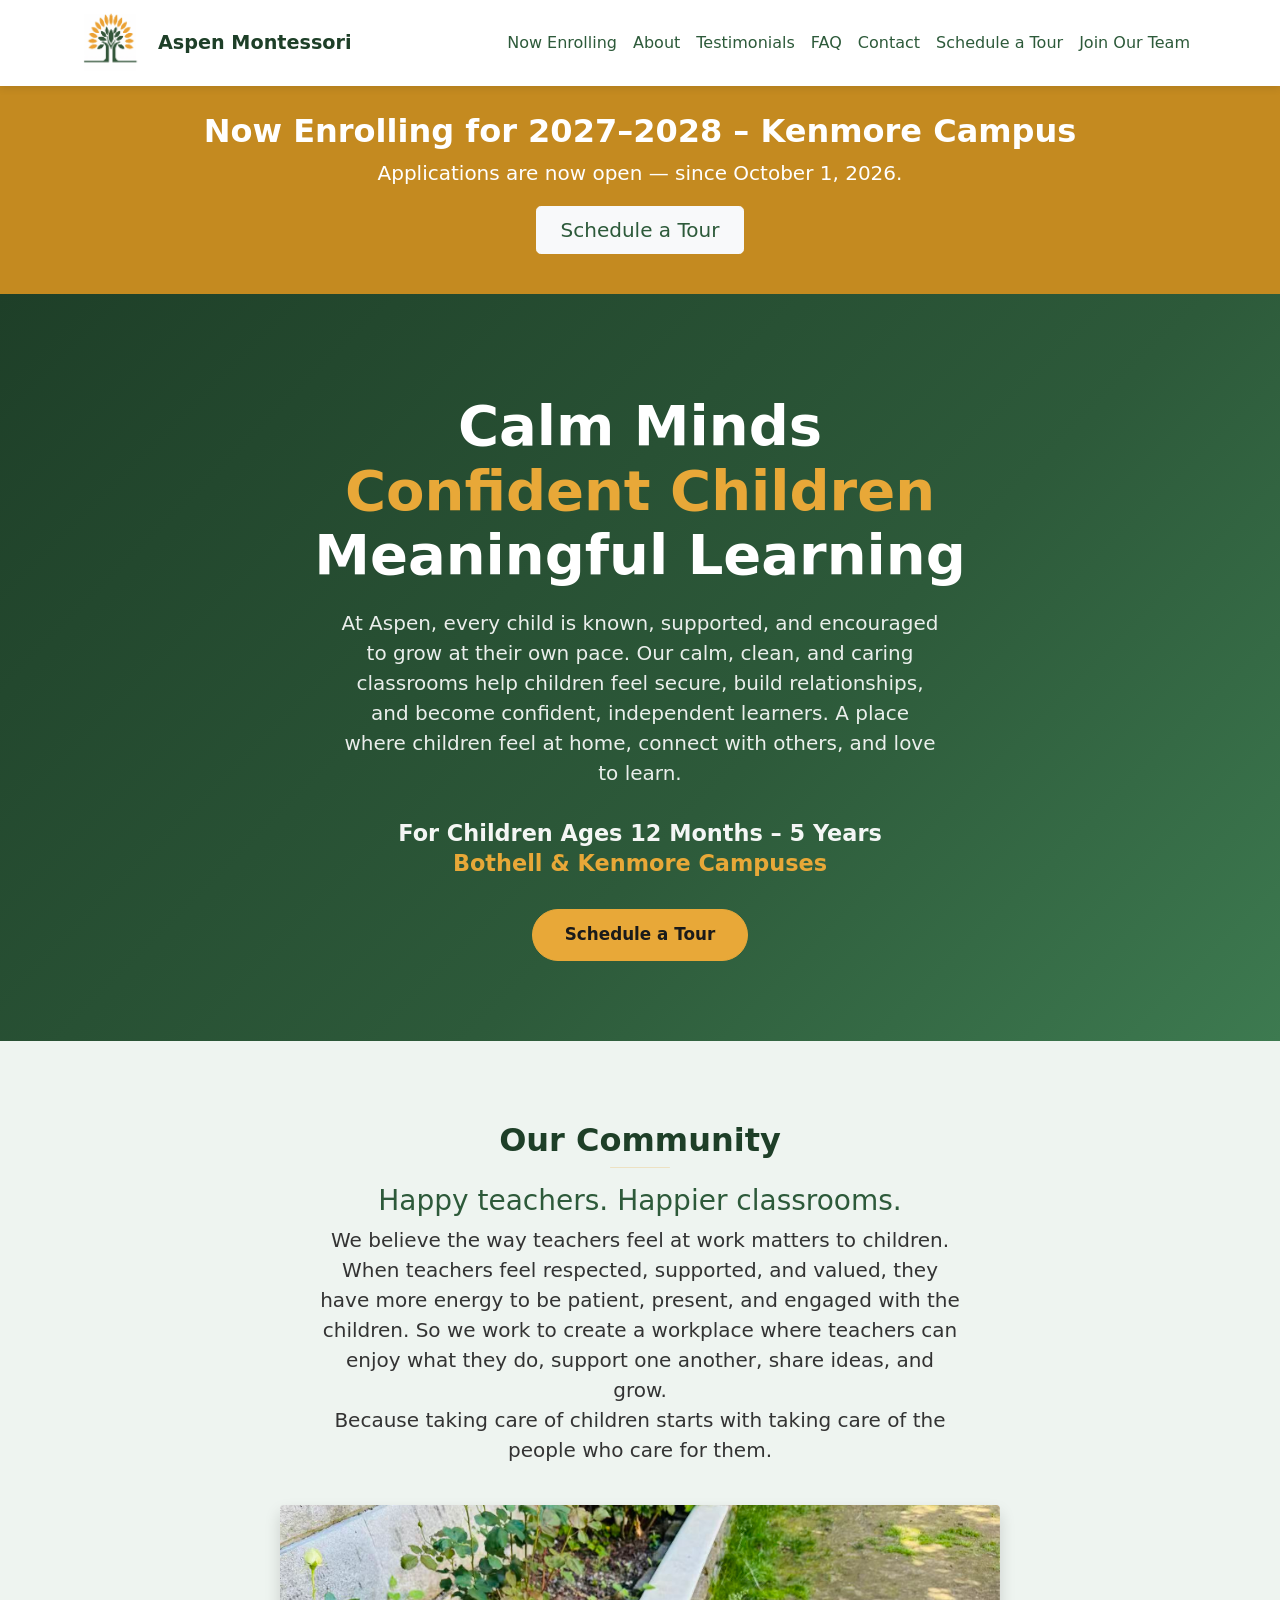
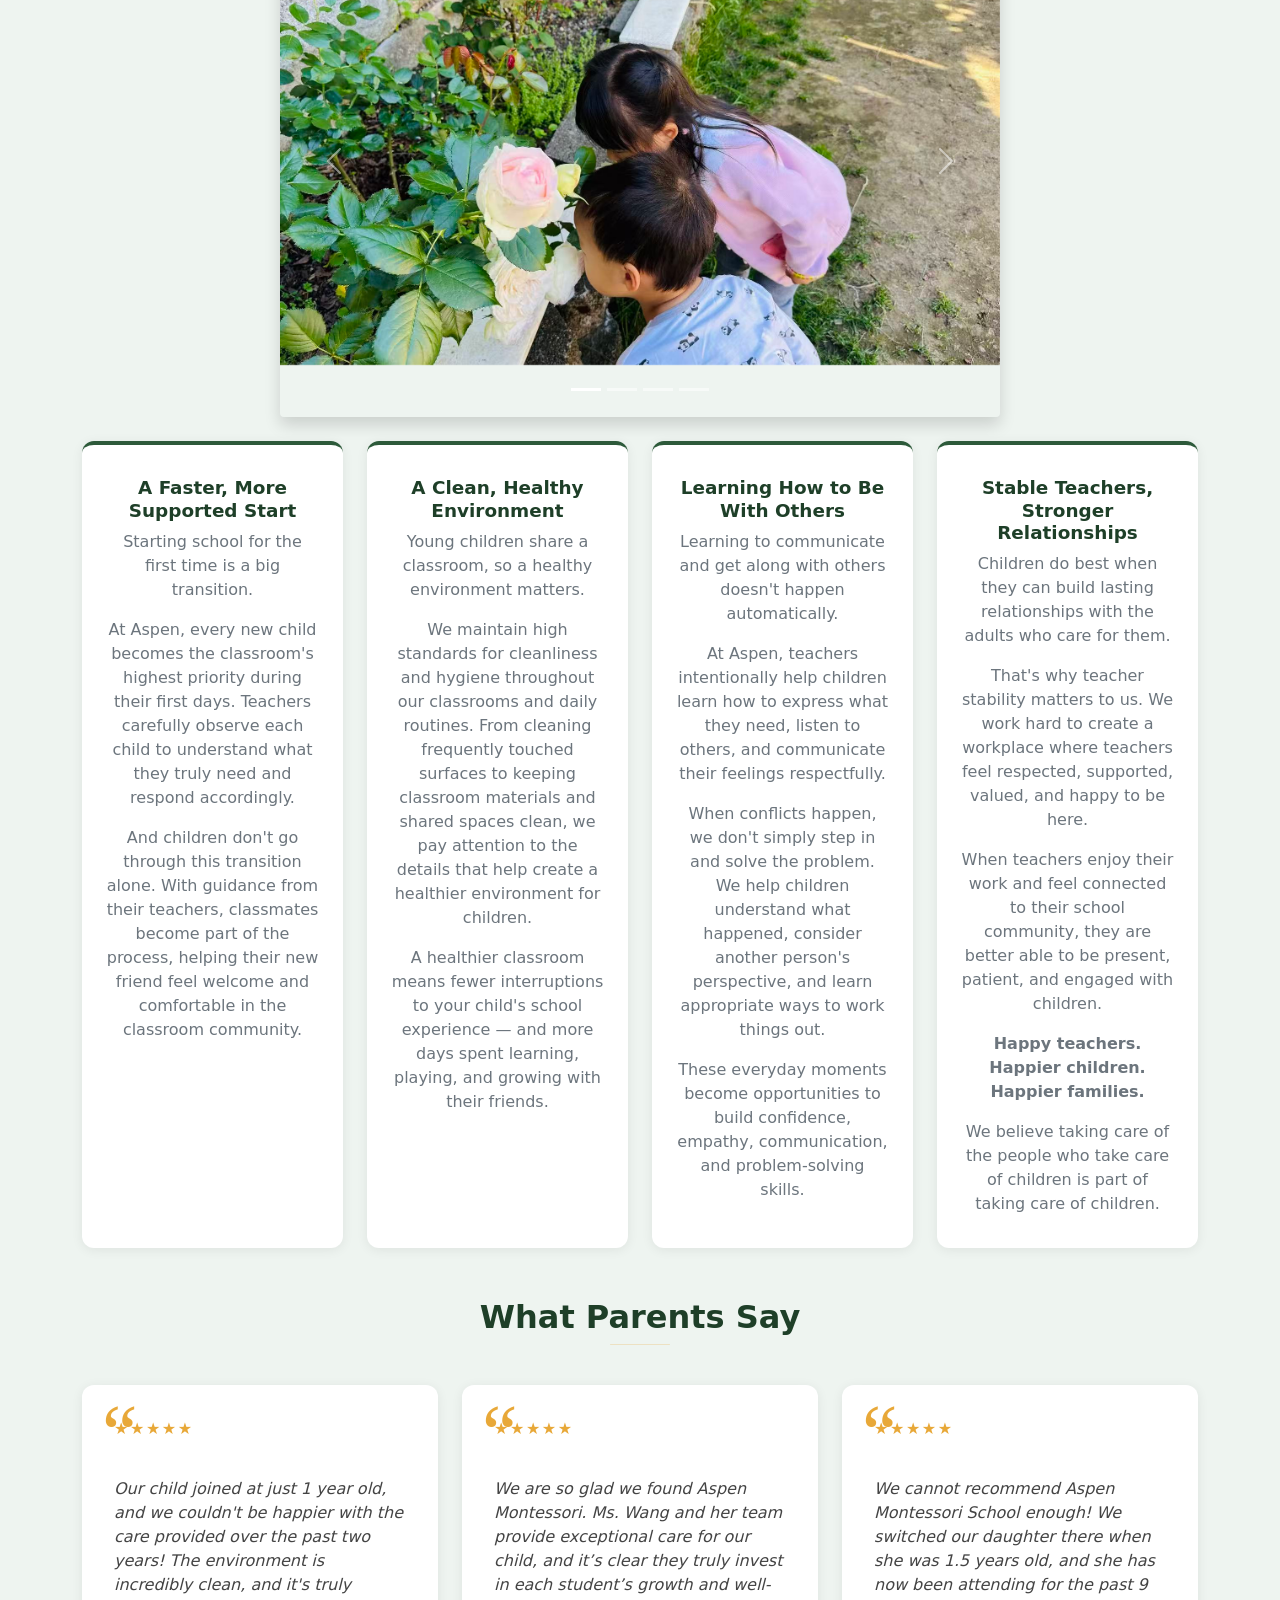
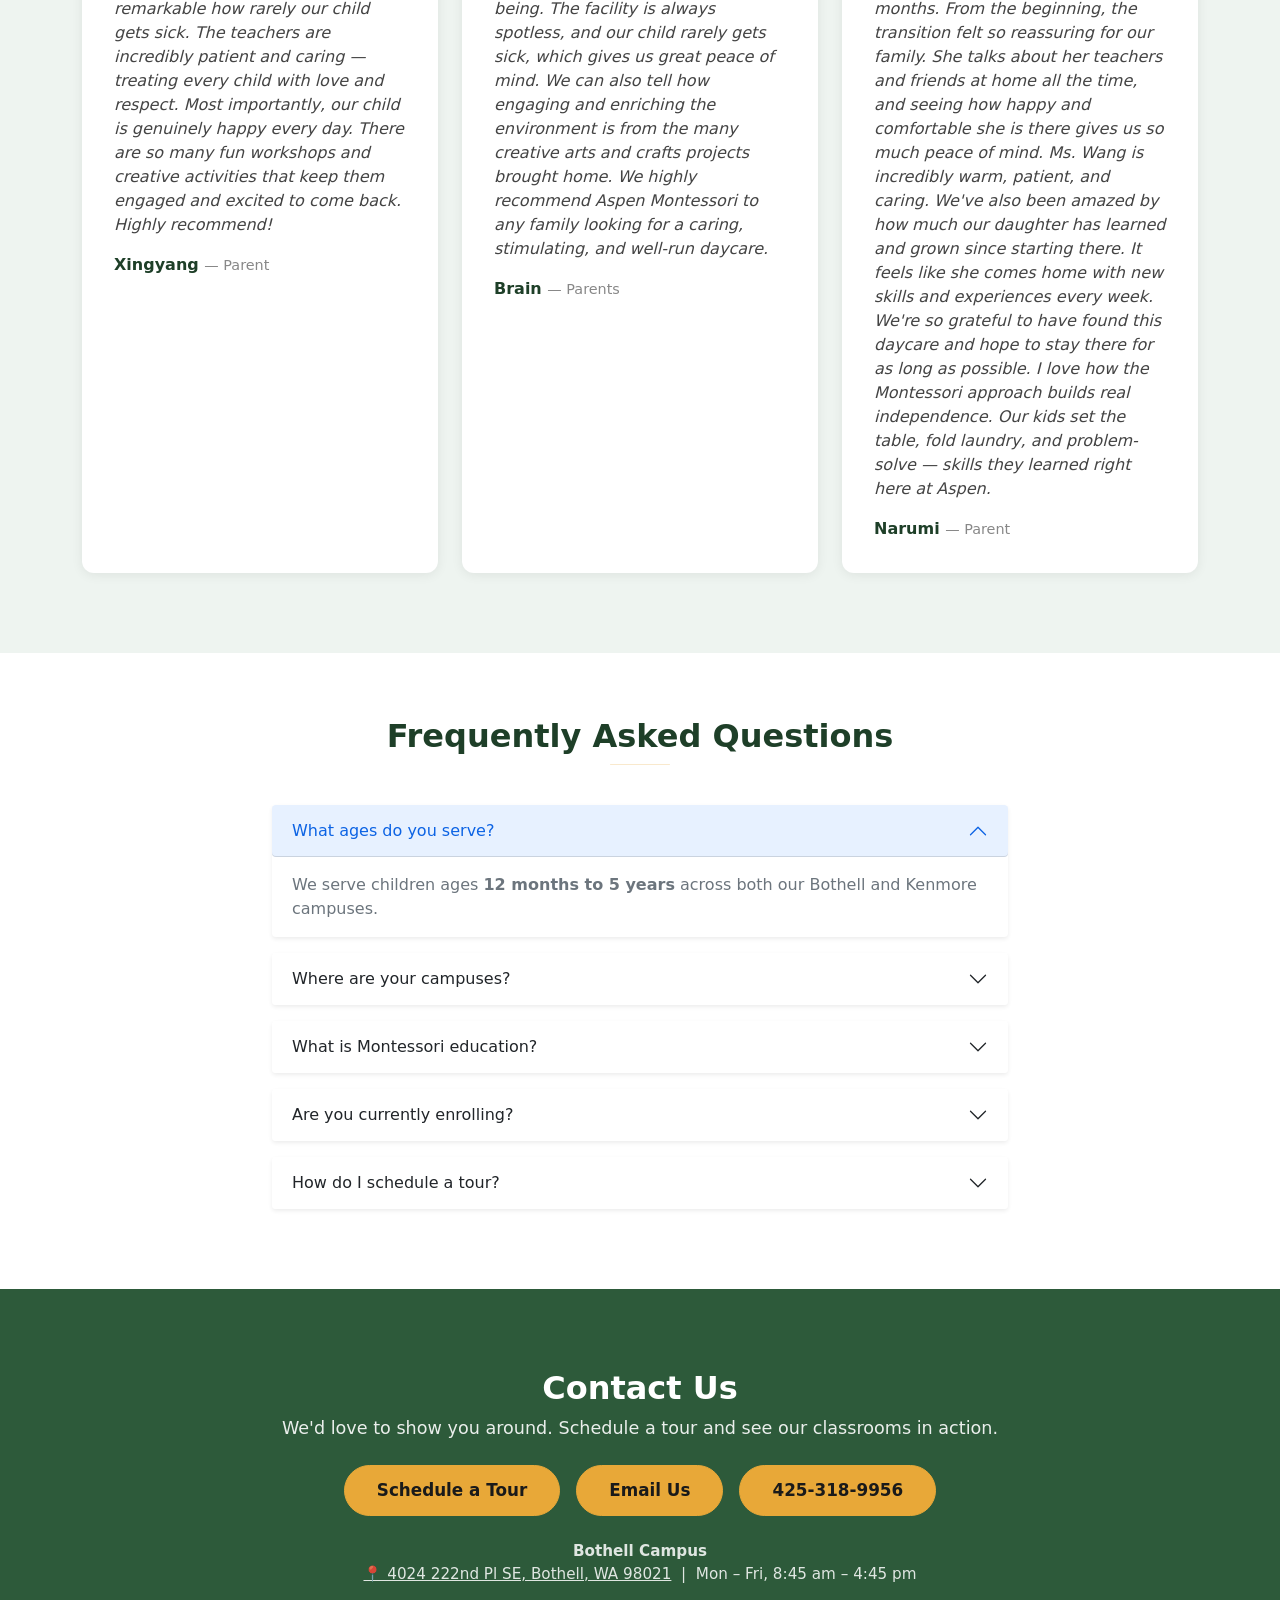
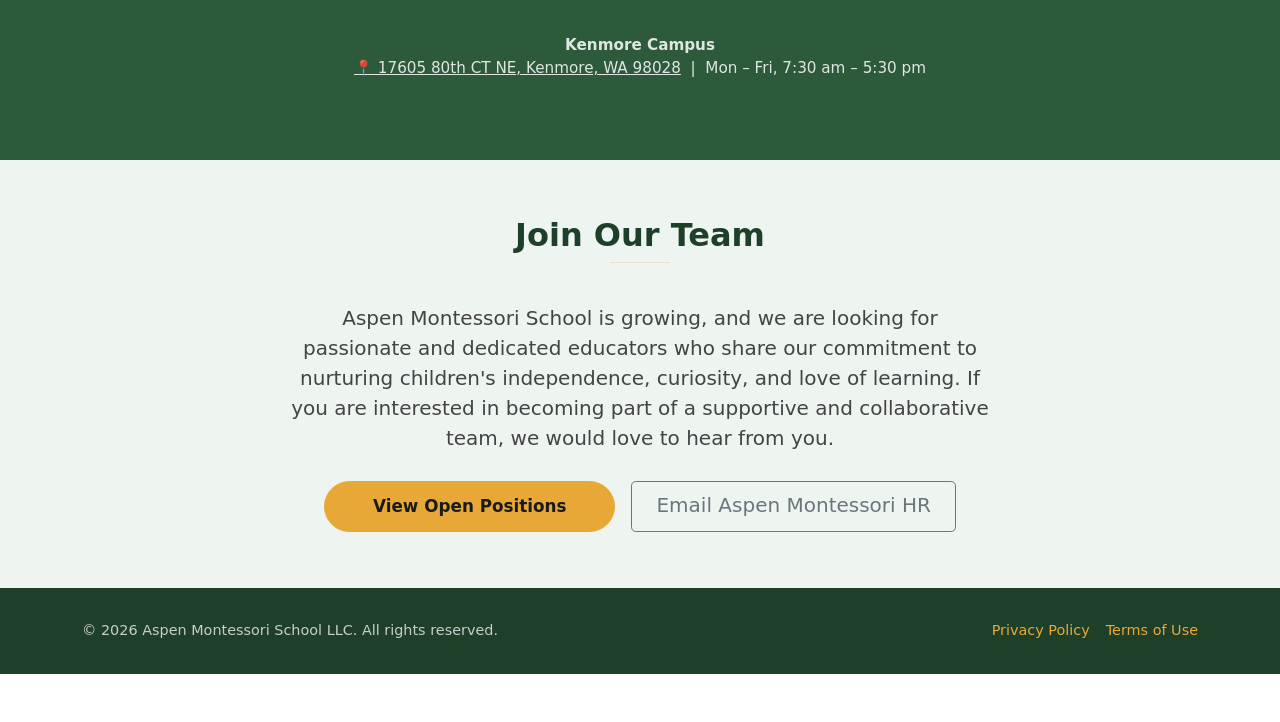
==== commit 416b3720: "Trim hero copy and simplify About card titles/heading Co-Authored-By: Claude Sonnet 5 <noreply@anthr" ====
--- a/index.html
+++ b/index.html
@@ -375,7 +375,7 @@
       <section id="hero" aria-label="Aspen Montessori School Introduction">
         <div class="container">
           <h1>Calm Minds <br> <span>Confident Children</span> <br> Meaningful Learning </h1>
-          <p class="lead">At Aspen Montessori School, every child is known, supported, and encouraged to grow at their own pace. Our calm, clean, and caring classrooms help children feel secure, build relationships, and become confident, independent learners. A place where children feel at home, connect with others, and love to learn.</p>
+          <p class="lead">At Aspen, every child is known, supported, and encouraged to grow at their own pace. Our calm, clean, and caring classrooms help children feel secure, build relationships, and become confident, independent learners. A place where children feel at home, connect with others, and love to learn.</p>
           <h2 style="color: #fff; font-weight: 600; font-size: 1.4rem; opacity: .95; margin-bottom: .25rem;">For Children Ages 12 Months – 5 Years</h2>
           <h2 style="color: var(--aspen-yellow); font-weight: 600; font-size: 1.4rem; margin-bottom: 2rem;">Bothell &amp; Kenmore Campuses</h2>
           <div class="d-flex gap-3 justify-content-center flex-wrap">
@@ -441,13 +441,10 @@
         </div>
       </section>
 
-          <div class="text-center mb-4">
-            <h3 style="color: var(--aspen-green);">What Makes Aspen Different?</h3>
-          </div>
           <div class="row g-4">
             <div class="col-12 col-md-6 col-lg-3">
               <div class="value-card text-center h-100">
-                <h3>01 — A Faster, More Supported Start</h3>
+                <h3>A Faster, More Supported Start</h3>
                 <p class="text-muted">Starting school for the first time is a big transition.</p>
                 <p class="text-muted">At Aspen, every new child becomes the classroom's highest priority during their first days. Teachers carefully observe each child to understand what they truly need and respond accordingly.</p>
                 <p class="text-muted mb-0">And children don't go through this transition alone. With guidance from their teachers, classmates become part of the process, helping their new friend feel welcome and comfortable in the classroom community.</p>
@@ -455,7 +452,7 @@
             </div>
             <div class="col-12 col-md-6 col-lg-3">
               <div class="value-card text-center h-100">
-                <h3>02 — A Clean, Healthy Environment</h3>
+                <h3>A Clean, Healthy Environment</h3>
                 <p class="text-muted">Young children share a classroom, so a healthy environment matters.</p>
                 <p class="text-muted">We maintain high standards for cleanliness and hygiene throughout our classrooms and daily routines. From cleaning frequently touched surfaces to keeping classroom materials and shared spaces clean, we pay attention to the details that help create a healthier environment for children.</p>
                 <p class="text-muted mb-0">A healthier classroom means fewer interruptions to your child's school experience — and more days spent learning, playing, and growing with their friends.</p>
@@ -463,7 +460,7 @@
             </div>
             <div class="col-12 col-md-6 col-lg-3">
               <div class="value-card text-center h-100">
-                <h3>03 — Learning How to Be With Others</h3>
+                <h3>Learning How to Be With Others</h3>
                 <p class="text-muted">Learning to communicate and get along with others doesn't happen automatically.</p>
                 <p class="text-muted">At Aspen, teachers intentionally help children learn how to express what they need, listen to others, and communicate their feelings respectfully.</p>
                 <p class="text-muted">When conflicts happen, we don't simply step in and solve the problem. We help children understand what happened, consider another person's perspective, and learn appropriate ways to work things out.</p>
@@ -472,7 +469,7 @@
             </div>
             <div class="col-12 col-md-6 col-lg-3">
               <div class="value-card text-center h-100">
-                <h3>04 — Stable Teachers, Stronger Relationships</h3>
+                <h3>Stable Teachers, Stronger Relationships</h3>
                 <p class="text-muted">Children do best when they can build lasting relationships with the adults who care for them.</p>
                 <p class="text-muted">That's why teacher stability matters to us. We work hard to create a workplace where teachers feel respected, supported, valued, and happy to be here.</p>
                 <p class="text-muted">When teachers enjoy their work and feel connected to their school community, they are better able to be present, patient, and engaged with children.</p>
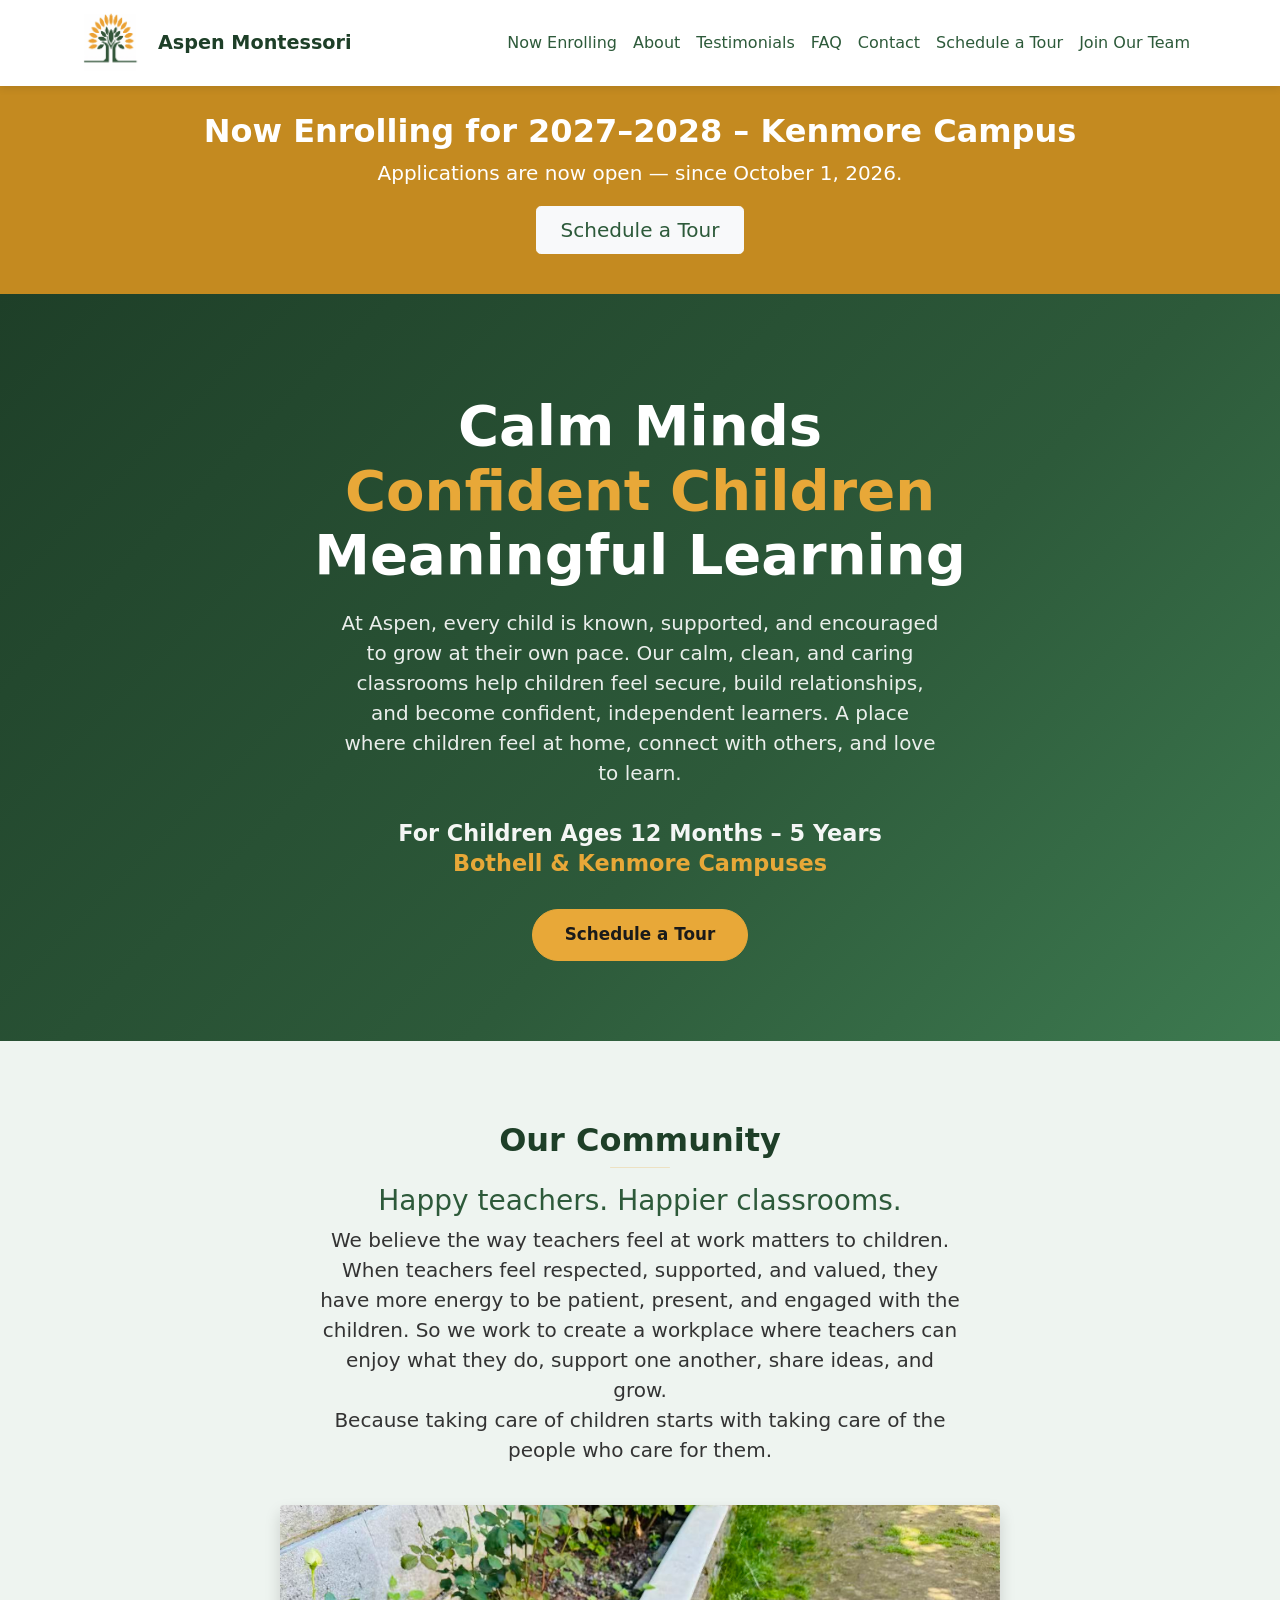
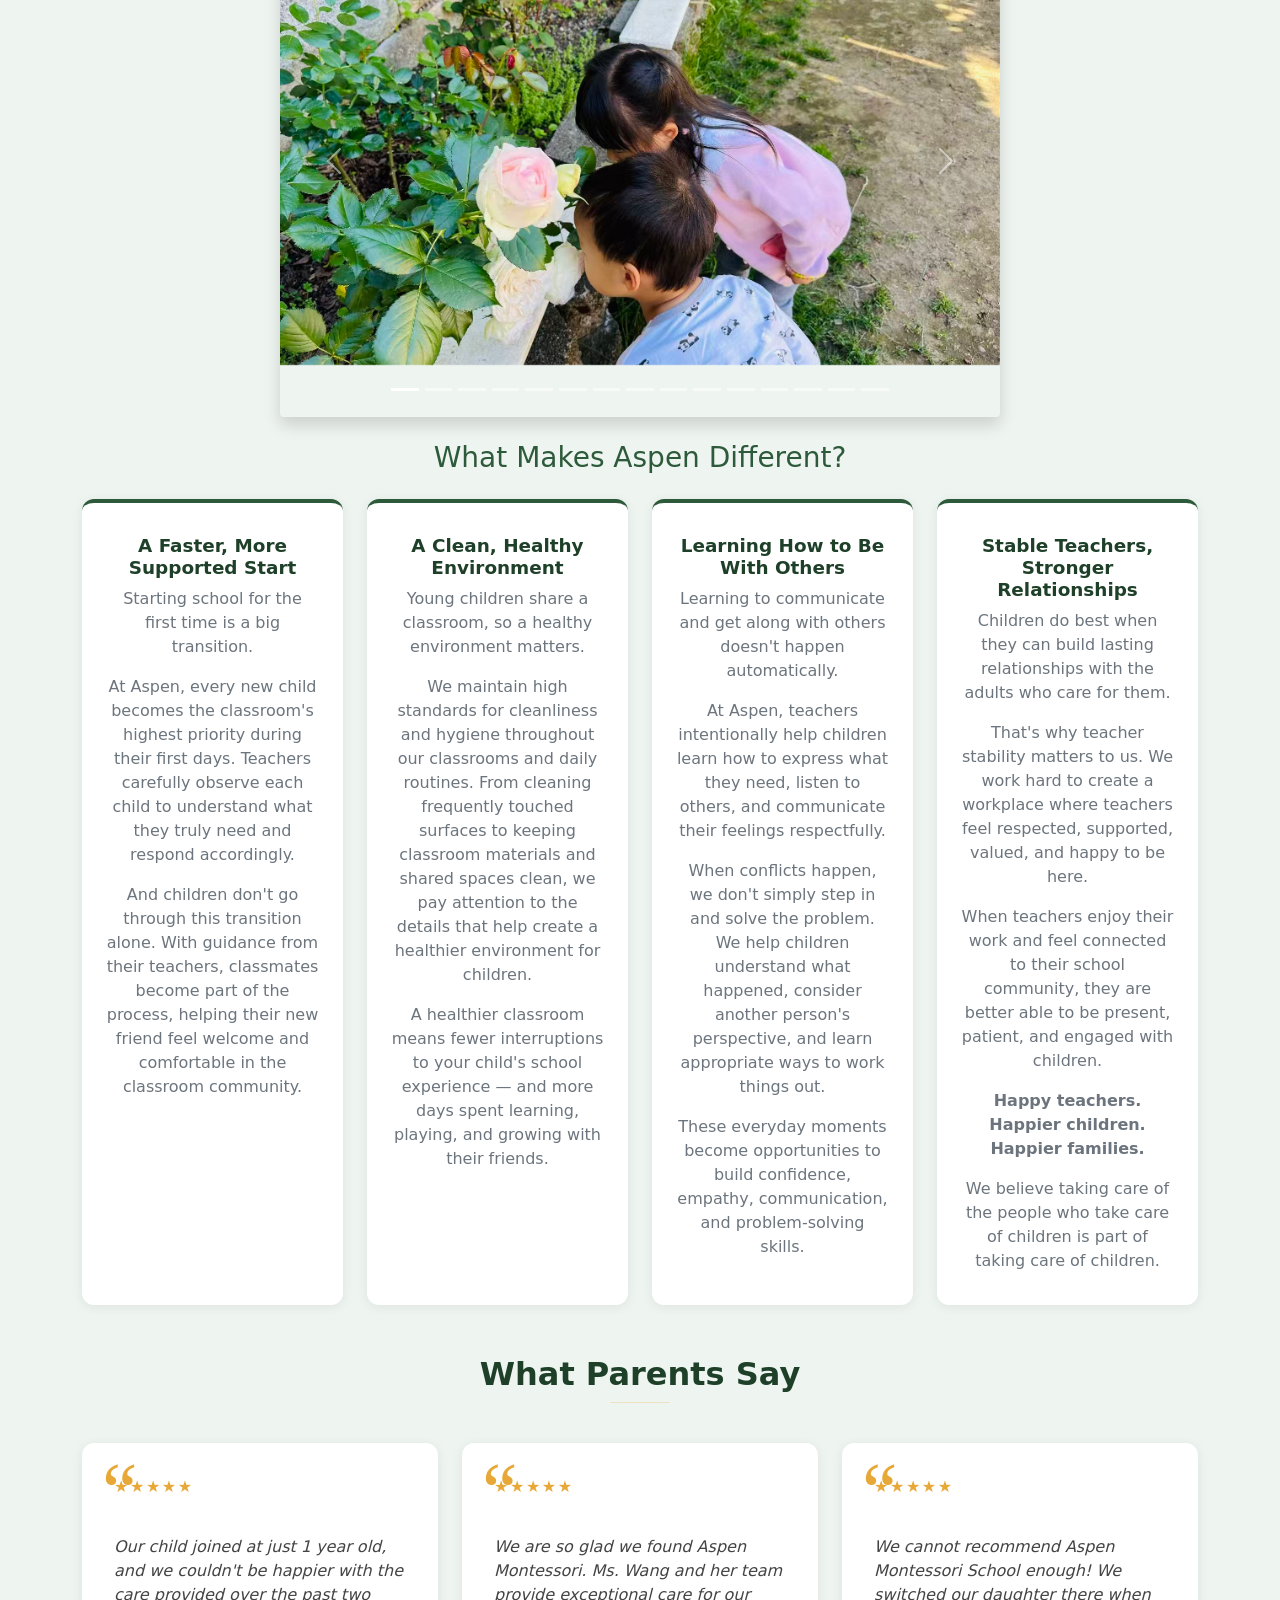
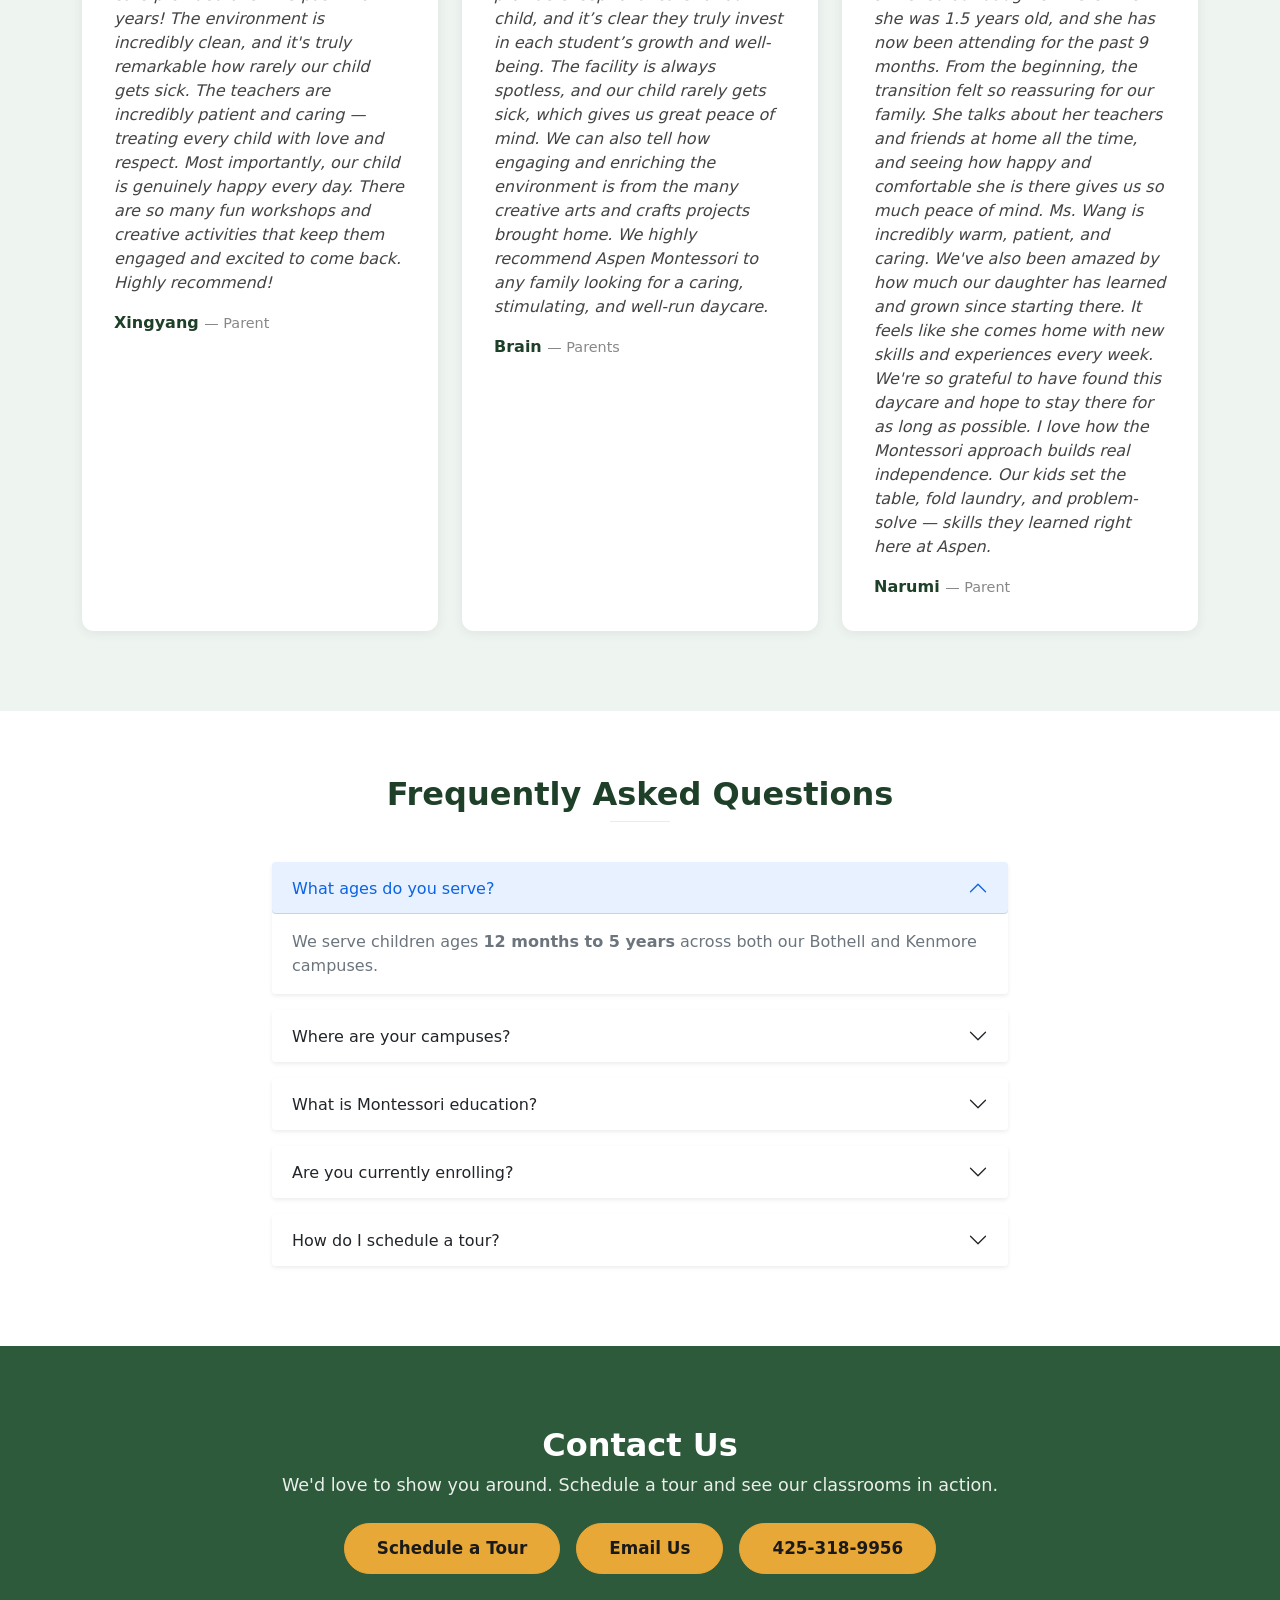
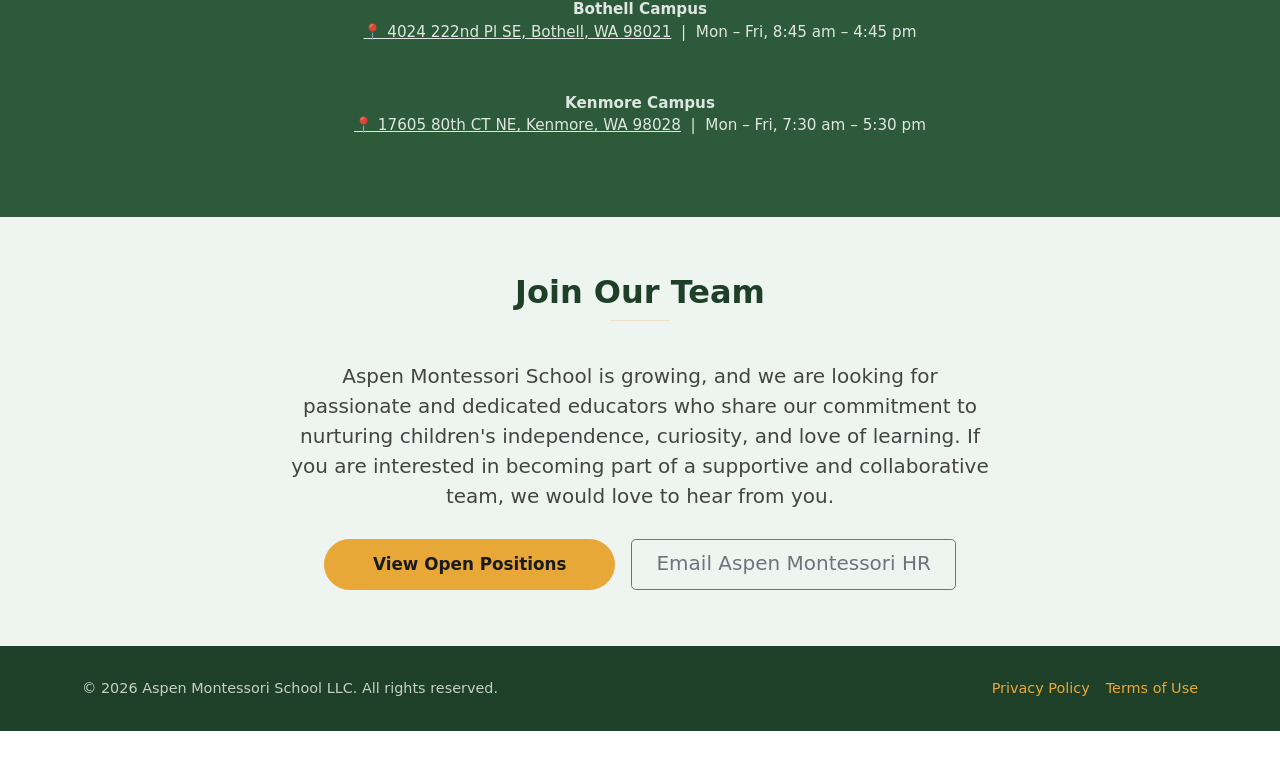
==== commit 54887aae: "Add new kids activity photos to the About carousel Co-Authored-By: Claude Sonnet 5 <noreply@anthropi" ====
--- a/index.html
+++ b/index.html
@@ -412,6 +412,17 @@
                   <button type="button" data-bs-target="#kidsCarousel" data-bs-slide-to="1" aria-label="Slide 2"></button>
                   <button type="button" data-bs-target="#kidsCarousel" data-bs-slide-to="2" aria-label="Slide 3"></button>
                   <button type="button" data-bs-target="#kidsCarousel" data-bs-slide-to="3" aria-label="Slide 4"></button>
+                  <button type="button" data-bs-target="#kidsCarousel" data-bs-slide-to="4" aria-label="Slide 5"></button>
+                  <button type="button" data-bs-target="#kidsCarousel" data-bs-slide-to="5" aria-label="Slide 6"></button>
+                  <button type="button" data-bs-target="#kidsCarousel" data-bs-slide-to="6" aria-label="Slide 7"></button>
+                  <button type="button" data-bs-target="#kidsCarousel" data-bs-slide-to="7" aria-label="Slide 8"></button>
+                  <button type="button" data-bs-target="#kidsCarousel" data-bs-slide-to="8" aria-label="Slide 9"></button>
+                  <button type="button" data-bs-target="#kidsCarousel" data-bs-slide-to="9" aria-label="Slide 10"></button>
+                  <button type="button" data-bs-target="#kidsCarousel" data-bs-slide-to="10" aria-label="Slide 11"></button>
+                  <button type="button" data-bs-target="#kidsCarousel" data-bs-slide-to="11" aria-label="Slide 12"></button>
+                  <button type="button" data-bs-target="#kidsCarousel" data-bs-slide-to="12" aria-label="Slide 13"></button>
+                  <button type="button" data-bs-target="#kidsCarousel" data-bs-slide-to="13" aria-label="Slide 14"></button>
+                  <button type="button" data-bs-target="#kidsCarousel" data-bs-slide-to="14" aria-label="Slide 15"></button>
                 </div>
                 <div class="carousel-inner">
                   <div class="carousel-item active">
@@ -425,6 +436,39 @@
                   </div>
                   <div class="carousel-item">
                     <img src="assets/kidsactivities/5_.JPG" class="d-block w-100" alt="Kids activity at Aspen Montessori" style="max-height:460px; object-fit:cover;">
+                  </div>
+                  <div class="carousel-item">
+                    <img src="assets/kidsactivities/1066.JPG" class="d-block w-100" alt="Kids activity at Aspen Montessori" style="max-height:460px; object-fit:cover;">
+                  </div>
+                  <div class="carousel-item">
+                    <img src="assets/kidsactivities/1208.JPG" class="d-block w-100" alt="Kids activity at Aspen Montessori" style="max-height:460px; object-fit:cover;">
+                  </div>
+                  <div class="carousel-item">
+                    <img src="assets/kidsactivities/1280.JPG" class="d-block w-100" alt="Kids activity at Aspen Montessori" style="max-height:460px; object-fit:cover;">
+                  </div>
+                  <div class="carousel-item">
+                    <img src="assets/kidsactivities/1295.JPG" class="d-block w-100" alt="Kids activity at Aspen Montessori" style="max-height:460px; object-fit:cover;">
+                  </div>
+                  <div class="carousel-item">
+                    <img src="assets/kidsactivities/1572.JPG" class="d-block w-100" alt="Kids activity at Aspen Montessori" style="max-height:460px; object-fit:cover;">
+                  </div>
+                  <div class="carousel-item">
+                    <img src="assets/kidsactivities/198-2.JPG" class="d-block w-100" alt="Kids activity at Aspen Montessori" style="max-height:460px; object-fit:cover;">
+                  </div>
+                  <div class="carousel-item">
+                    <img src="assets/kidsactivities/327-2.JPG" class="d-block w-100" alt="Kids activity at Aspen Montessori" style="max-height:460px; object-fit:cover;">
+                  </div>
+                  <div class="carousel-item">
+                    <img src="assets/kidsactivities/336.JPG" class="d-block w-100" alt="Kids activity at Aspen Montessori" style="max-height:460px; object-fit:cover;">
+                  </div>
+                  <div class="carousel-item">
+                    <img src="assets/kidsactivities/474.JPG" class="d-block w-100" alt="Kids activity at Aspen Montessori" style="max-height:460px; object-fit:cover;">
+                  </div>
+                  <div class="carousel-item">
+                    <img src="assets/kidsactivities/561.JPG" class="d-block w-100" alt="Kids activity at Aspen Montessori" style="max-height:460px; object-fit:cover;">
+                  </div>
+                  <div class="carousel-item">
+                    <img src="assets/kidsactivities/775.JPG" class="d-block w-100" alt="Kids activity at Aspen Montessori" style="max-height:460px; object-fit:cover;">
                   </div>
                 </div>
                 <button class="carousel-control-prev" type="button" data-bs-target="#kidsCarousel" data-bs-slide="prev">
@@ -440,6 +484,10 @@
           </div>
         </div>
       </section>
+
+          <div class="text-center mb-4">
+            <h3 style="color: var(--aspen-green);">What Makes Aspen Different?</h3>
+          </div>
 
           <div class="row g-4">
             <div class="col-12 col-md-6 col-lg-3">
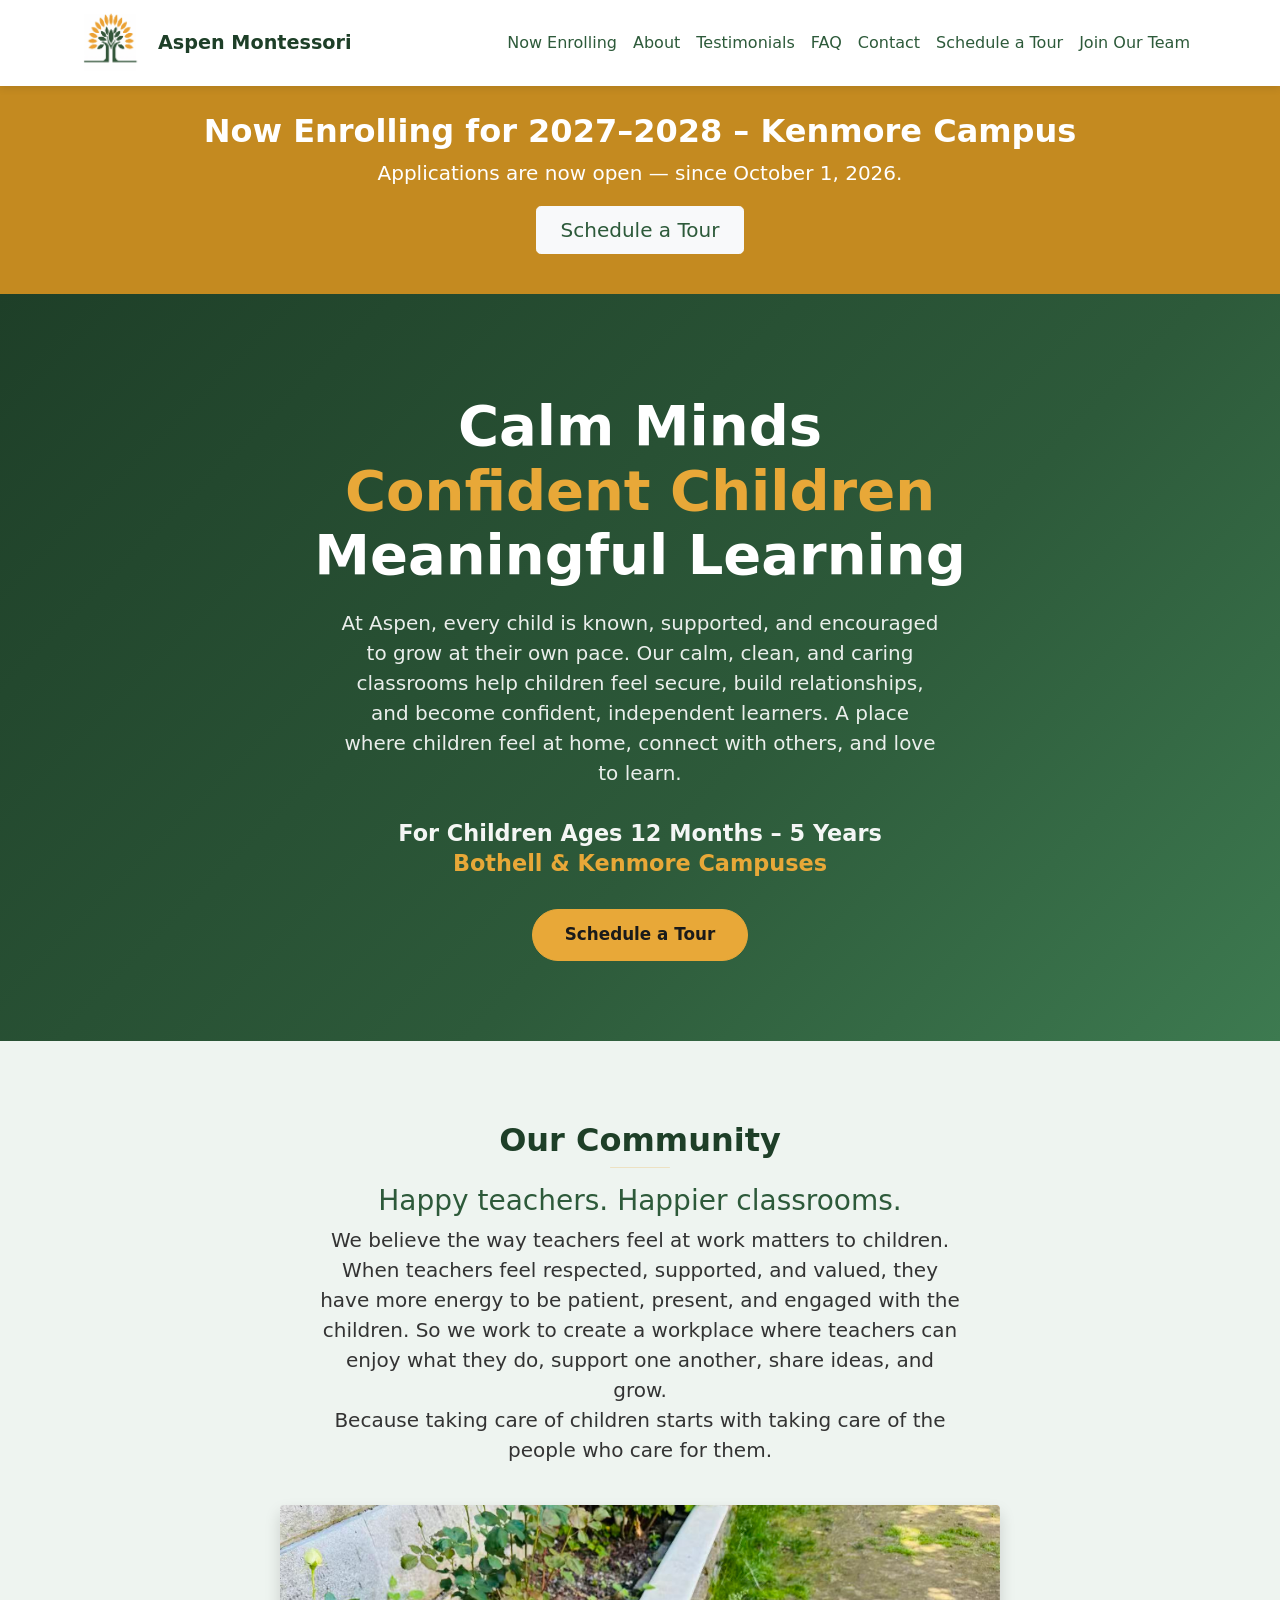
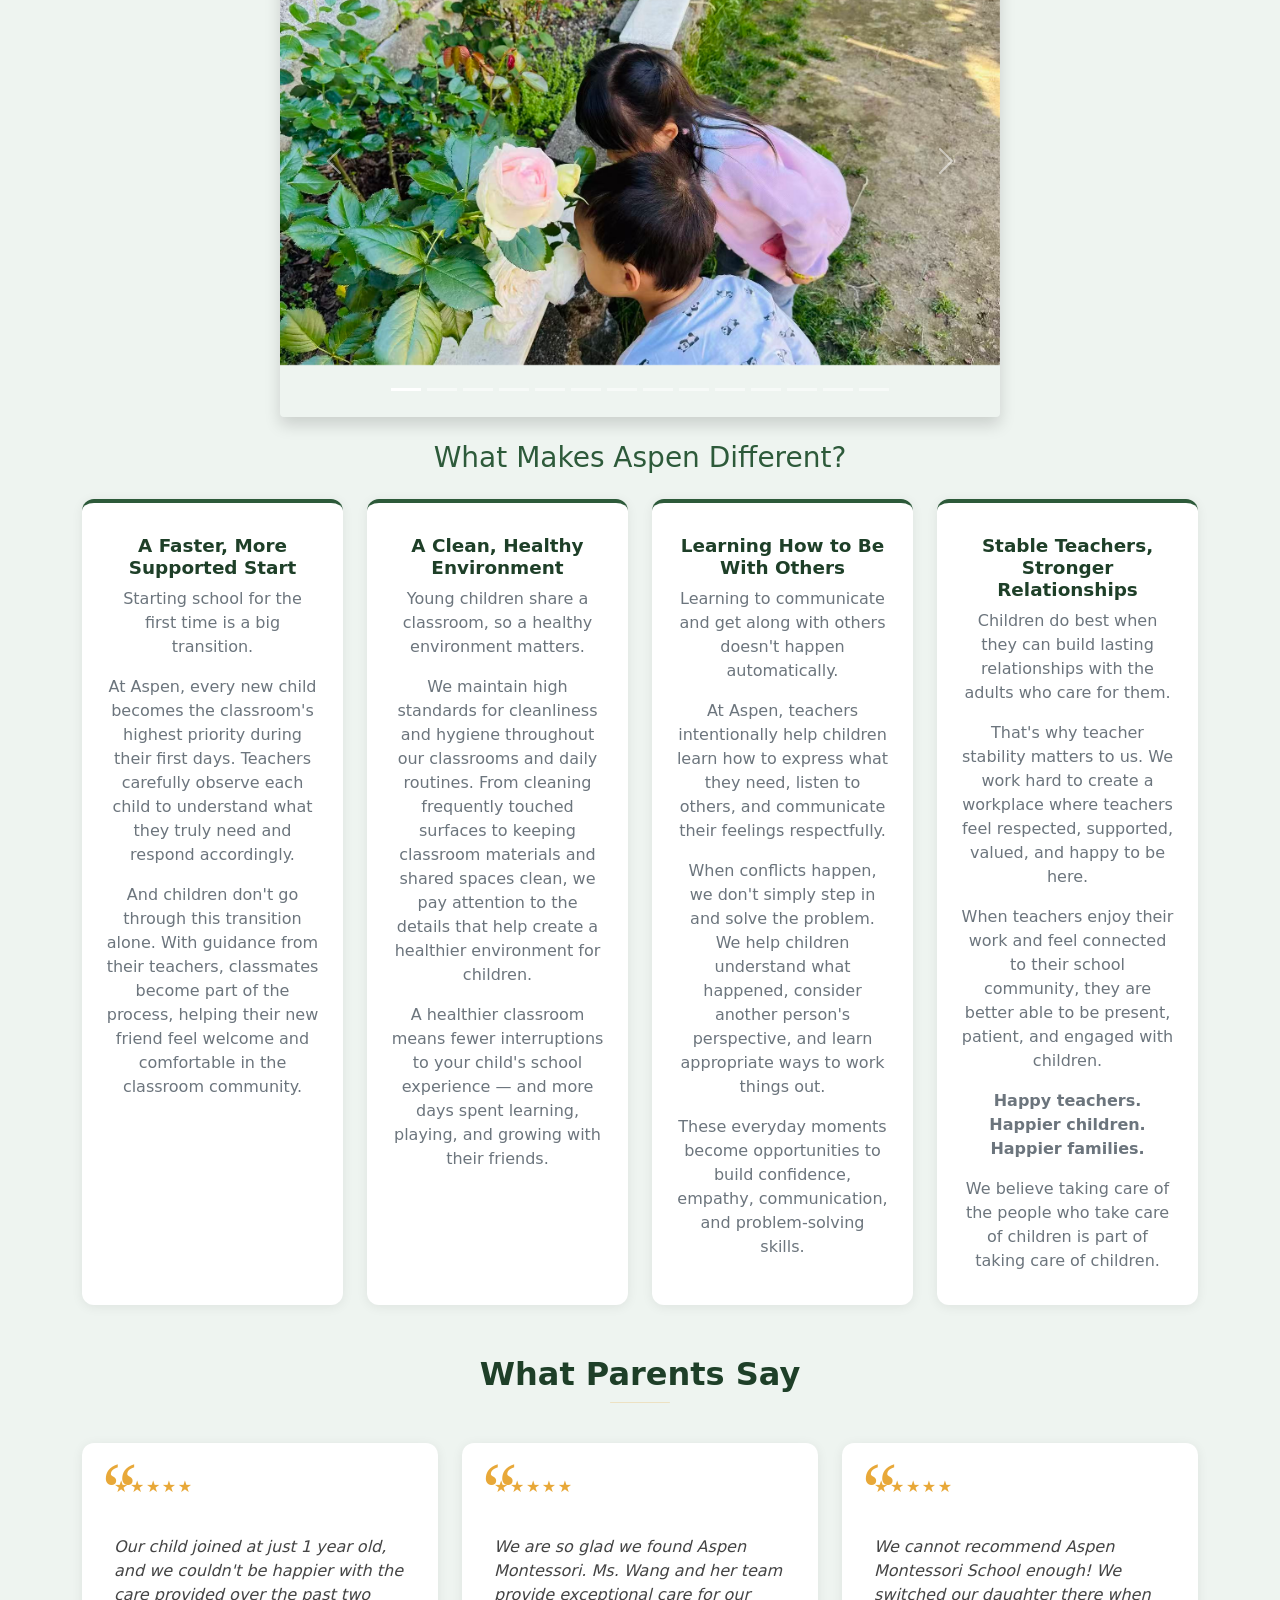
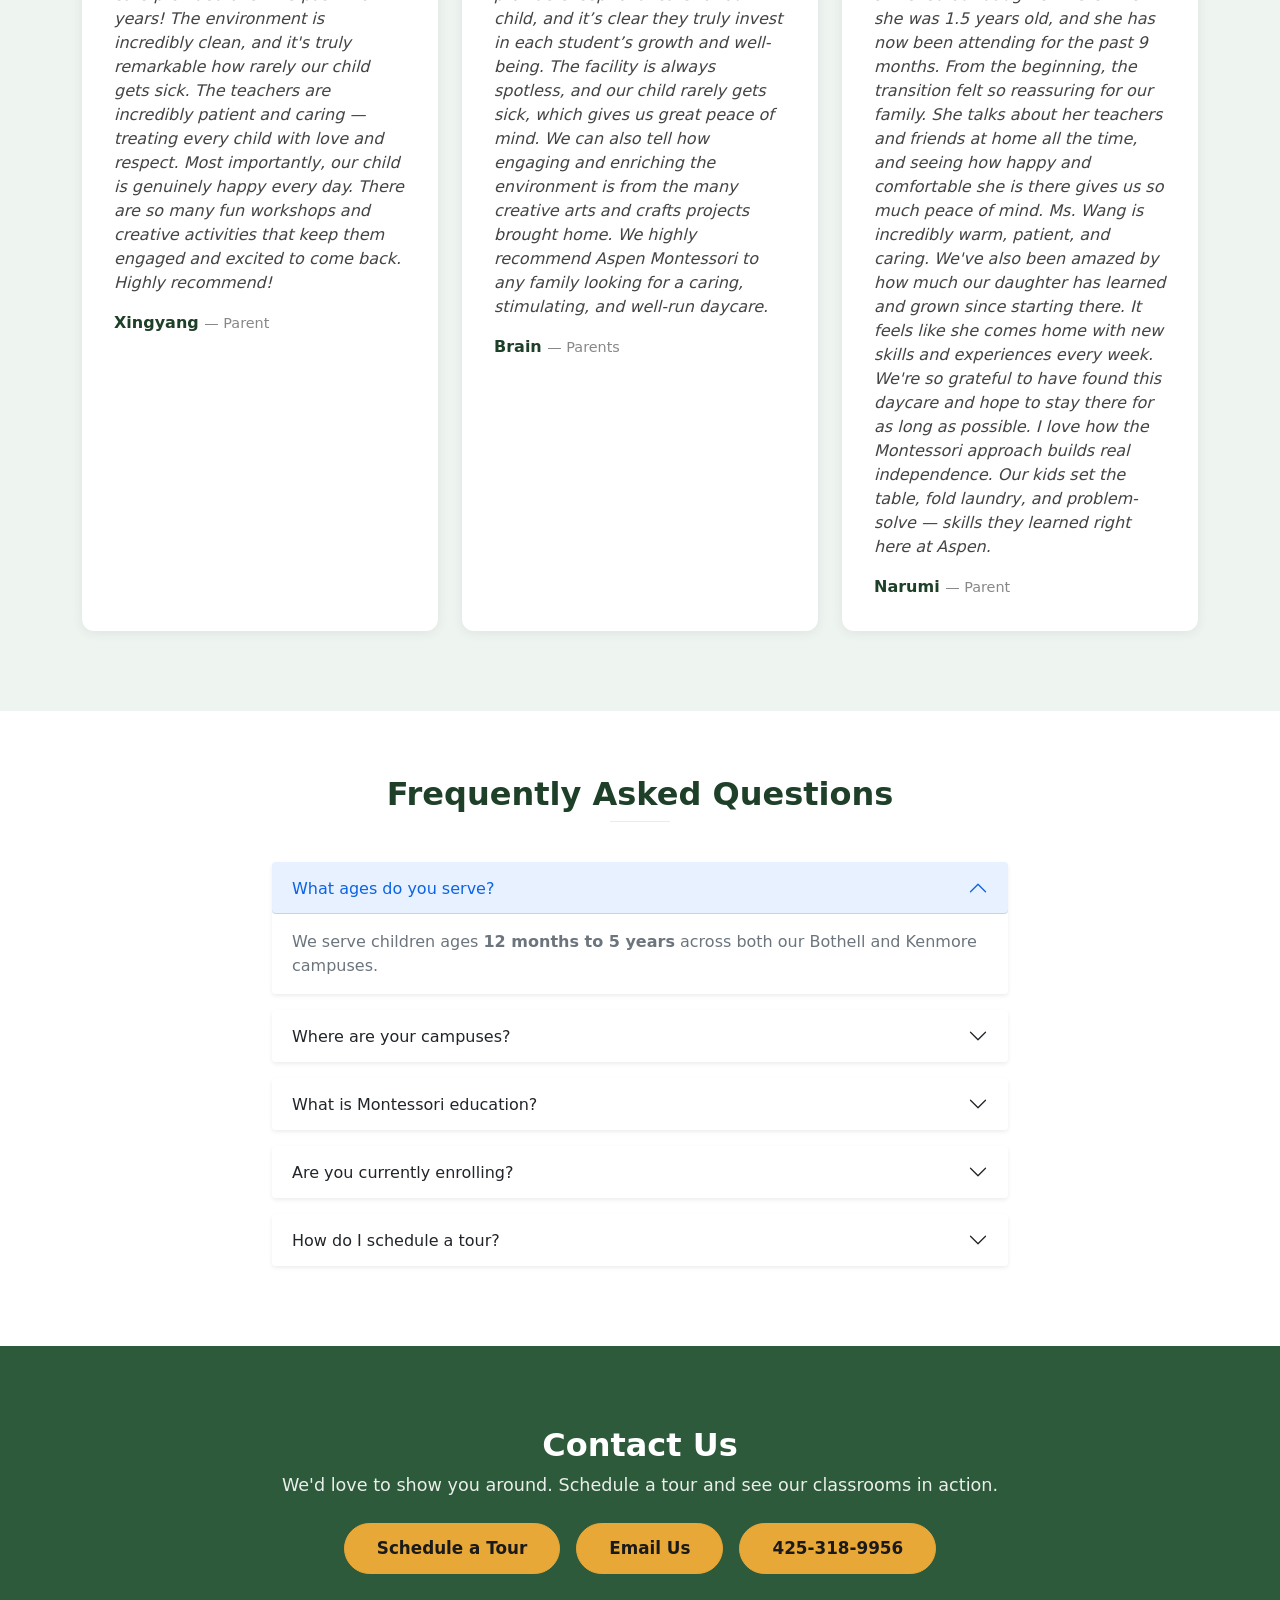
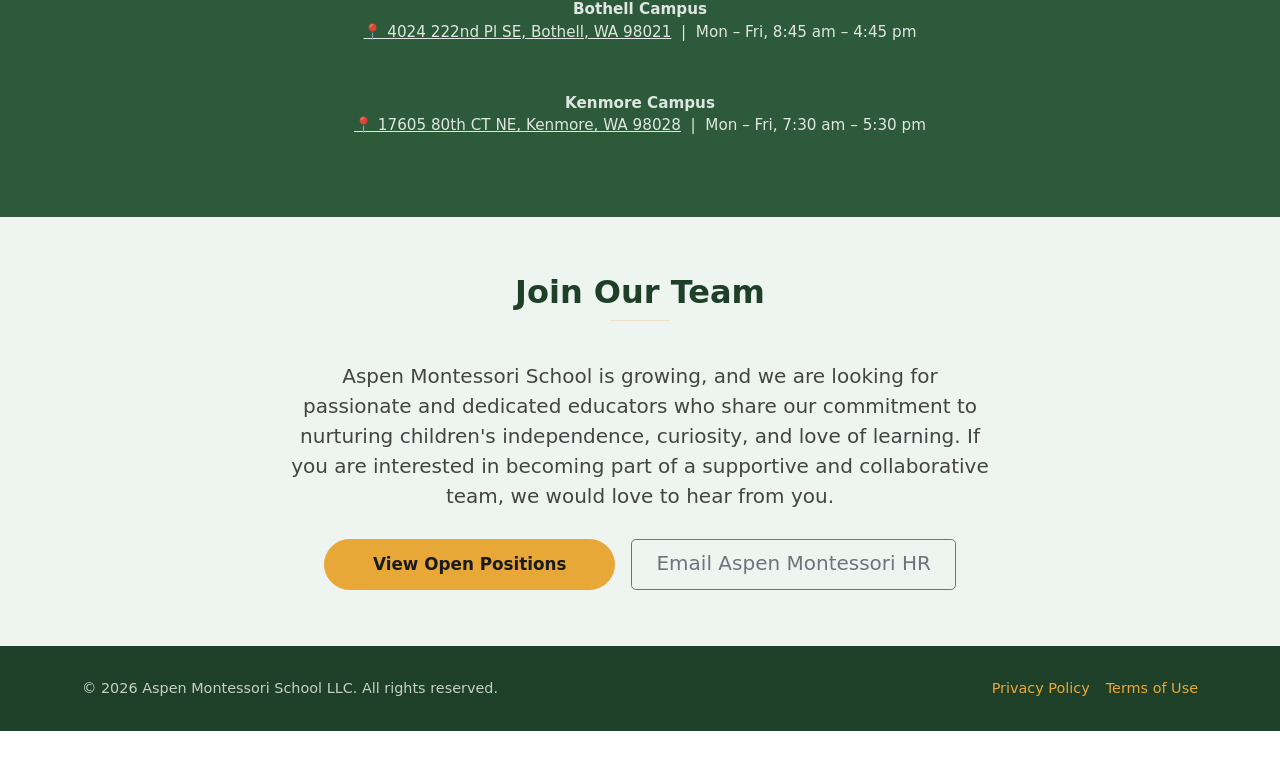
==== commit c7956254: "Remove 4_.jpg from the kids activity carousel Co-Authored-By: Claude Sonnet 5 <noreply@anthropic.com" ====
--- a/index.html
+++ b/index.html
@@ -422,7 +422,6 @@
                   <button type="button" data-bs-target="#kidsCarousel" data-bs-slide-to="11" aria-label="Slide 12"></button>
                   <button type="button" data-bs-target="#kidsCarousel" data-bs-slide-to="12" aria-label="Slide 13"></button>
                   <button type="button" data-bs-target="#kidsCarousel" data-bs-slide-to="13" aria-label="Slide 14"></button>
-                  <button type="button" data-bs-target="#kidsCarousel" data-bs-slide-to="14" aria-label="Slide 15"></button>
                 </div>
                 <div class="carousel-inner">
                   <div class="carousel-item active">
@@ -430,9 +429,6 @@
                   </div>
                   <div class="carousel-item">
                     <img src="assets/kidsactivities/2_.jpg" class="d-block w-100" alt="Kids activity at Aspen Montessori" style="max-height:460px; object-fit:cover;">
-                  </div>
-                  <div class="carousel-item">
-                    <img src="assets/kidsactivities/4_.jpg" class="d-block w-100" alt="Kids activity at Aspen Montessori" style="max-height:460px; object-fit:cover;">
                   </div>
                   <div class="carousel-item">
                     <img src="assets/kidsactivities/5_.JPG" class="d-block w-100" alt="Kids activity at Aspen Montessori" style="max-height:460px; object-fit:cover;">
